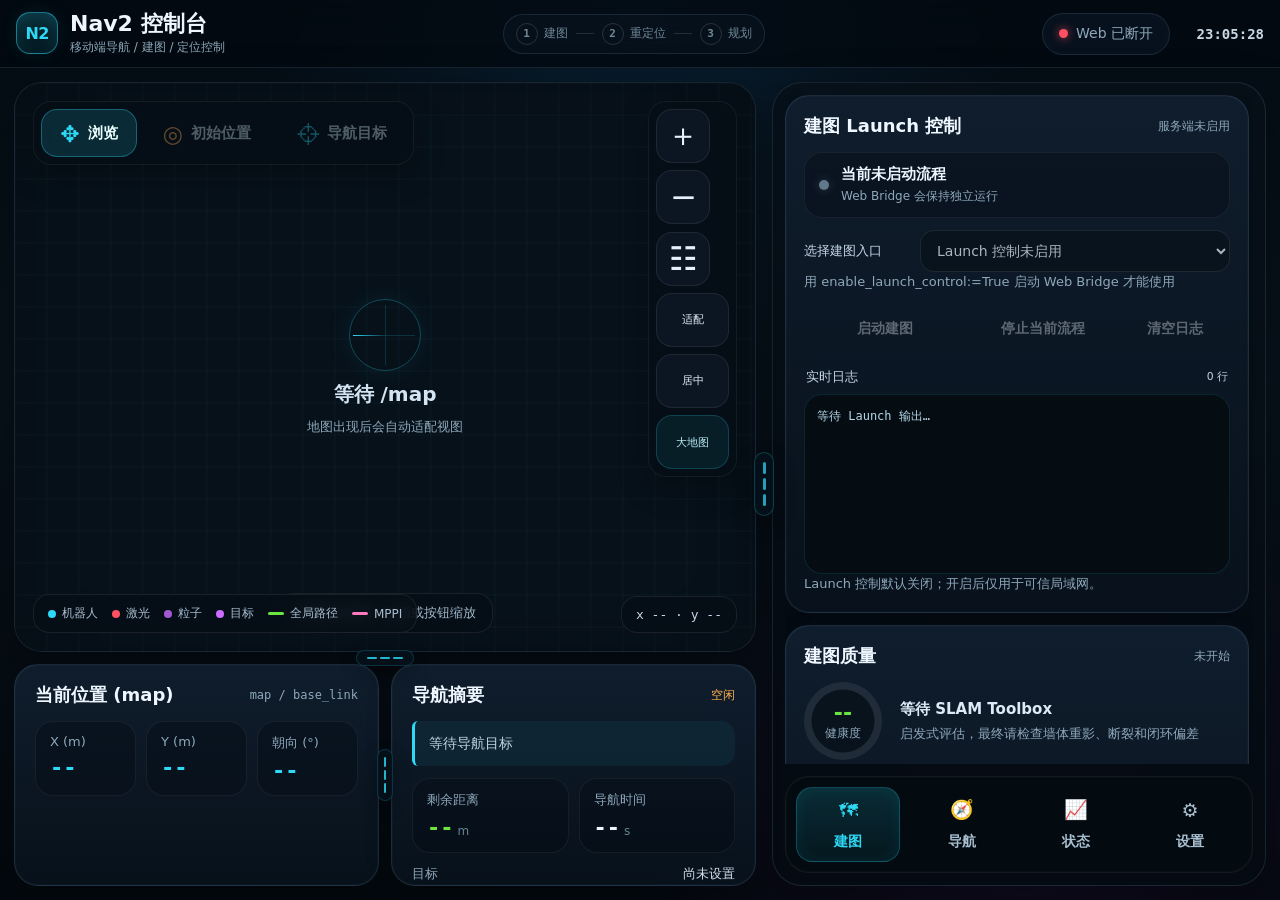
==== src/web/nav2_web/web/index.html @ 4529510d "Flatten embedded git repos into regular files - Remove nested .git from nav2_android and src/localiz" ====
<!doctype html>
<html lang="zh-CN">
<head>
  <meta charset="utf-8">
  <meta name="viewport" content="width=device-width,initial-scale=1,maximum-scale=1,user-scalable=no,viewport-fit=cover">
  <meta name="theme-color" content="#071019">
  <title>Nav2 控制台</title>
  <link rel="stylesheet" href="style.css?v=20260818-8">
</head>
<body>
  <div id="rotateOverlay" class="rotate-overlay" aria-hidden="true"></div>

  <div class="app-shell">
    <header class="topbar">
      <div class="brand">
        <div class="brand-mark">N2</div>
        <div class="brand-copy">
          <h1>Nav2 控制台</h1>
          <p>移动端导航 / 建图 / 定位控制</p>
        </div>
      </div>

      <div class="topbar-center">
        <div class="workflow-rail" aria-label="Nav2 工作流程">
          <div id="stageMapping" class="workflow-step"><b>1</b><span>建图</span></div>
          <i></i>
          <div id="stageLocalization" class="workflow-step"><b>2</b><span>重定位</span></div>
          <i></i>
          <div id="stagePlanning" class="workflow-step"><b>3</b><span>规划</span></div>
        </div>
      </div>

      <div class="topbar-status">
        <div id="wsHealth" class="health-pill pending"><i></i><span>连接中</span></div>
        <div id="clock" class="clock">--:--:--</div>
      </div>
    </header>

    <main class="workspace">
      <section class="map-column">
        <section class="map-panel">
          <canvas id="mapCanvas"></canvas>
          <div id="mapEmpty" class="map-empty">
            <div class="radar-ring"><i></i></div>
            <strong>等待 /map</strong>
            <span>地图出现后会自动适配视图</span>
          </div>

          <div class="map-tools primary-tools">
            <button class="tool-button active" data-mode="view" aria-label="浏览地图">
              <span>✥</span><b>浏览</b>
            </button>
            <button class="tool-button warning" data-mode="initial" aria-label="设置初始位置" disabled>
              <span>◎</span><b>初始位置</b>
            </button>
            <button class="tool-button" data-mode="goal" aria-label="设置导航目标" disabled>
              <span>⌖</span><b>导航目标</b>
            </button>
          </div>

          <div class="map-tools floating-actions vertical-tools">
            <button id="zoomIn" class="icon-button" aria-label="放大">＋</button>
            <button id="zoomOut" class="icon-button" aria-label="缩小">−</button>
            <button id="openLayersPanel" class="icon-button" aria-label="图层">☷</button>
            <button id="fitMap" class="icon-button small-text" aria-label="适配地图">适配</button>
            <button id="centerRobot" class="icon-button small-text" aria-label="居中机器人">居中</button>
            <button id="toggleMapSize" class="icon-button small-text map-size-button" aria-label="最大化地图" aria-pressed="false">大地图</button>
          </div>

          <div id="pointerReadout" class="pointer-readout">x -- · y --</div>
          <div id="interactionHint" class="interaction-hint">单指拖动地图，双指或按钮缩放</div>

          <div class="legend">
            <span><i class="robot-dot"></i>机器人</span>
            <span><i class="scan-dot"></i>激光</span>
            <span><i class="particle-dot"></i>粒子</span>
            <span><i class="goal-dot"></i>目标</span>
            <span><i class="path-line"></i>全局路径</span>
            <span><i class="mppi-optimal-line"></i>MPPI</span>
          </div>
        </section>

        <button id="summaryHeightHandle" class="summary-resize-handle summary-height-handle"
                aria-label="拖动调整底部摘要高度" title="拖动调整摘要高度">
          <i></i><i></i><i></i>
        </button>

        <section class="summary-strip">
          <section class="card pose-card compact-card">
            <div class="card-heading">
              <span>当前位置 (map)</span>
              <small id="frameMeta">map / base_link</small>
            </div>
            <div class="pose-grid">
              <div><label>X (m)</label><strong id="poseX">--</strong></div>
              <div><label>Y (m)</label><strong id="poseY">--</strong></div>
              <div><label>朝向 (°)</label><strong id="poseYaw">--</strong></div>
            </div>
          </section>

          <section class="card nav-card compact-card">
            <div class="card-heading">
              <span>导航摘要</span>
              <small id="navStateText">空闲</small>
            </div>
            <div id="navMessage" class="nav-message">等待地图目标</div>
            <div class="nav-stats compact-nav-stats">
              <div><label>剩余距离</label><strong id="distanceRemaining">--</strong><em>m</em></div>
              <div><label>导航时间</label><strong id="navigationTime">--</strong><em>s</em></div>
            </div>
            <div class="goal-line compact-goal">
              <span>目标</span>
              <strong id="goalPose">尚未设置</strong>
            </div>
            <button id="cancelNavigation" class="danger-button" disabled>
              <span>■</span> 取消当前导航
            </button>
          </section>

          <button id="summaryWidthHandle" class="summary-resize-handle summary-width-handle"
                  aria-label="拖动调整当前位置和导航摘要宽度" title="拖动调整摘要宽度">
            <i></i><i></i><i></i>
          </button>
        </section>
      </section>

      <aside class="side-panel">
        <div class="sheet-handle" aria-hidden="true"></div>

        <div class="panel-stack">
          <section class="tab-panel active" data-tab-panel="mapping">
            <div id="mappingLaunchSlot" class="launch-slot"></div>
            <section class="card workflow-card compact-workflow-card">
              <div class="card-heading">
                <span>当前流程</span>
                <small id="workflowStage">等待启动</small>
              </div>
              <div id="workflowTitle" class="workflow-title">等待 ROS 流程</div>
              <div id="workflowMessage" class="workflow-message">请先启动 SLAM 建图，或加载地图启动定位/Nav2</div>
              <div class="localization-selector" role="radiogroup" aria-label="导航定位方法">
                <button type="button" data-localizer="amcl" role="radio" aria-checked="false">
                  <strong>AMCL</strong>
                  <small>栅格粒子定位</small>
                  <em>当前运行</em>
                </button>
                <button type="button" data-localizer="cartographer" role="radio" aria-checked="false">
                  <strong>图 SLAM</strong>
                  <small>PBSTREAM 匹配</small>
                  <em>当前运行</em>
                </button>
              </div>
              <div id="localizationSelectorHint" class="localization-selector-hint">
                导航前选择定位方法；切换方法需要停止当前 launch
              </div>
              <div class="readiness-row">
                <span id="slamReady">● SLAM</span>
                <span id="scanReady">● 激光</span>
                <span id="amclReady">● 定位器</span>
                <span id="plannerReady">● 规划器</span>
              </div>
            </section>

            <section class="card match-card">
              <div class="card-heading">
                <span>定位状态</span>
                <small id="matchState">等待定位初始位置</small>
              </div>
              <canvas id="localScanCanvas" width="320" height="118"></canvas>
              <div class="match-stats">
                <div><label>局部激光点</label><strong id="scanPointCount">0</strong></div>
                <div><label>定位粒子</label><strong id="particleCount">0</strong></div>
                <div><label>粒子扩散</label><strong id="particleSpread">--</strong><em>m</em></div>
              </div>
              <div class="frame-tree">
                <div><span>全局地图</span><strong id="globalFrame">map</strong></div>
                <div><span>局部代价地图</span><strong id="localFrame">odom</strong></div>
                <div><span>机器人</span><strong id="baseFrame">base_link</strong></div>
                <div><span>雷达原始点</span><strong id="scanFrame">base_scan</strong></div>
                <div><span>定位参考</span><strong id="particleFrame">map</strong></div>
              </div>
              <div id="matchHint" class="match-hint">红色激光端点与黑色地图墙体越重合，重定位越准确</div>
              <div class="localization-actions">
                <button id="clearVisualization" class="clear-button">清除旧显示</button>
                <button id="resetLocalization" class="reset-button" disabled>重置定位</button>
              </div>
              <div id="resetHint" class="reset-hint">先清除显示判断是否为网页缓存；仍错位再重置定位</div>
            </section>

            <section class="card layers-card">
              <div class="card-heading">
                <span>图层控制</span>
                <small id="mapMeta">地图未加载</small>
              </div>
              <div class="layer-list">
                <button id="toggleScan" class="layer-toggle active" aria-pressed="true">
                  <span>激光匹配点</span><i></i>
                </button>
                <button id="toggleParticles" class="layer-toggle active" aria-pressed="true">
                  <span>定位粒子</span><i></i>
                </button>
                <button id="toggleGlobalCostmap" class="layer-toggle" aria-pressed="false">
                  <span>全局膨胀</span><i></i>
                </button>
                <button id="toggleLocalCostmap" class="layer-toggle active" aria-pressed="true">
                  <span>局部膨胀</span><i></i>
                </button>
                <button id="toggleGlobalPath" class="layer-toggle active" aria-pressed="true">
                  <span>全局路径</span><i></i>
                </button>
                <button id="toggleMppiTrajectories" class="layer-toggle active" aria-pressed="true">
                  <span>MPPI 轨迹</span><i></i>
                </button>
              </div>
            </section>
          </section>

          <section class="tab-panel" data-tab-panel="nav">
            <div id="navigationLaunchSlot" class="launch-slot"></div>
            <section class="card velocity-card">
              <div class="card-heading">
                <span>实时 /cmd_vel</span>
                <small id="cmdTopic">底层接收话题</small>
              </div>
              <div class="velocity-grid">
                <div class="velocity-item x-axis">
                  <label>前后</label><strong id="cmdVx">0.000</strong><em>m/s</em>
                  <div class="meter"><i id="meterVx"></i></div>
                </div>
                <div class="velocity-item y-axis">
                  <label>横向</label><strong id="cmdVy">0.000</strong><em>m/s</em>
                  <div class="meter"><i id="meterVy"></i></div>
                </div>
                <div class="velocity-item z-axis">
                  <label>旋转</label><strong id="cmdWz">0.000</strong><em>rad/s</em>
                  <div class="meter"><i id="meterWz"></i></div>
                </div>
              </div>
              <div id="cmdAge" class="freshness">尚未收到速度</div>
            </section>

            <section class="card mapping-card">
              <div class="card-heading">
                <span>建图质量</span>
                <small id="mappingState">未开始</small>
              </div>
              <div class="mapping-summary">
                <div id="mappingScore" class="quality-score"><strong>--</strong><span>健康度</span></div>
                <div>
                  <strong id="mappingAdvice">等待 SLAM Toolbox</strong>
                  <span>启发式评估，最终请检查墙体重影、断裂和闭环偏差</span>
                </div>
              </div>
              <div class="quality-grid">
                <div><label>已知面积</label><strong id="knownArea">--</strong><em>m²</em></div>
                <div><label>网格已知占比</label><strong id="knownRatio">--</strong><em>%</em></div>
                <div><label>地图稳定度</label><strong id="mapStability">--</strong><em>%</em></div>
                <div><label>激光有效点</label><strong id="scanValid">--</strong><em>%</em></div>
              </div>
              <div class="mapping-detail">
                <span id="mapFreshness">地图尚未更新</span>
                <span id="mapGrowth">增量 --</span>
                <span id="mapUpdates">更新 0 次</span>
              </div>
              <div class="mapping-checks">
                <span id="checkSlam">● SLAM</span>
                <span id="checkScan">● 激光</span>
                <span id="checkTf">● TF</span>
                <span id="checkMap">● 地图流</span>
              </div>
              <div class="save-map-row">
                <input id="mapName" maxlength="64" value="gazebo_map" aria-label="地图名称">
                <button id="saveMap" class="save-button" disabled>保存地图</button>
              </div>
              <div id="saveMapHint" class="save-map-hint">等待栅格地图和 Cartographer 保存服务</div>
            </section>
          </section>

          <section class="tab-panel" data-tab-panel="status">
            <section class="card inflation-card">
              <div class="card-heading">
                <span>膨胀层调参</span>
                <small id="inflationState">等待 Costmap 参数服务</small>
              </div>
              <div class="inflation-columns">
                <div class="inflation-scope" data-scope="global">
                  <div class="scope-title"><strong>全局</strong><span>map</span></div>
                  <label class="switch-line">
                    <span>启用膨胀层</span><input id="globalEnabled" type="checkbox">
                  </label>
                  <label>
                    <span>膨胀半径</span>
                    <div><input id="globalRadius" type="number" min="0" max="10" step="0.05"><em>m</em></div>
                  </label>
                  <label>
                    <span>代价衰减系数</span>
                    <div><input id="globalScaling" type="number" min="0.01" max="100" step="0.1"></div>
                  </label>
                  <label class="switch-line">
                    <span>膨胀未知区</span><input id="globalInflateUnknown" type="checkbox">
                  </label>
                  <label class="switch-line">
                    <span>未知区周边膨胀</span><input id="globalInflateAroundUnknown" type="checkbox">
                  </label>
                  <button id="applyGlobalInflation" class="apply-button" disabled>应用全局参数</button>
                </div>
                <div class="inflation-scope" data-scope="local">
                  <div class="scope-title"><strong>局部</strong><span>odom</span></div>
                  <label class="switch-line">
                    <span>启用膨胀层</span><input id="localEnabled" type="checkbox">
                  </label>
                  <label>
                    <span>膨胀半径</span>
                    <div><input id="localRadius" type="number" min="0" max="10" step="0.05"><em>m</em></div>
                  </label>
                  <label>
                    <span>代价衰减系数</span>
                    <div><input id="localScaling" type="number" min="0.01" max="100" step="0.1"></div>
                  </label>
                  <label class="switch-line">
                    <span>膨胀未知区</span><input id="localInflateUnknown" type="checkbox">
                  </label>
                  <label class="switch-line">
                    <span>未知区周边膨胀</span><input id="localInflateAroundUnknown" type="checkbox">
                  </label>
                  <button id="applyLocalInflation" class="apply-button" disabled>应用局部参数</button>
                </div>
              </div>
              <div id="inflationHint" class="inflation-hint">半径越大离障碍越远；衰减系数越大，代价下降越快</div>
            </section>
          </section>

          <section class="tab-panel" data-tab-panel="settings">
            <section class="card layout-card">
              <div class="card-heading">
                <span>布局与窗口大小</span>
                <small id="layoutOrientation">当前：竖屏</small>
              </div>
              <label class="layout-slider-line">
                <span id="layoutSplitLabel">地图窗口高度</span>
                <div>
                  <input id="layoutSplit" type="range" min="30" max="72" step="1" value="45">
                  <output id="layoutSplitValue" for="layoutSplit">45%</output>
                </div>
              </label>
              <label class="layout-slider-line">
                <span>地图按钮大小</span>
                <div>
                  <input id="layoutControlScale" type="range" min="80" max="130" step="5" value="100">
                  <output id="layoutControlScaleValue" for="layoutControlScale">100%</output>
                </div>
              </label>
              <div id="layoutSummaryControls" class="layout-summary-controls">
                <label class="layout-check-line">
                  <span>横屏显示当前位置和导航摘要</span>
                  <input id="layoutShowSummary" type="checkbox" checked>
                </label>
                <label class="layout-slider-line">
                  <span>底部摘要高度</span>
                  <div>
                    <input id="layoutSummaryHeight" type="range" min="18" max="48" step="1" value="28">
                    <output id="layoutSummaryHeightValue" for="layoutSummaryHeight">28%</output>
                  </div>
                </label>
                <label class="layout-slider-line">
                  <span>当前位置窗口宽度</span>
                  <div>
                    <input id="layoutPoseWidth" type="range" min="30" max="70" step="1" value="50">
                    <output id="layoutPoseWidthValue" for="layoutPoseWidth">50%</output>
                  </div>
                </label>
              </div>
              <div class="layout-actions">
                <button id="layoutSave" class="apply-button">保存布局</button>
                <button id="layoutReset" class="clear-button">恢复默认</button>
              </div>
              <div id="layoutSaveHint" class="layout-save-hint">
                也可以直接拖动地图与控制面板之间的分隔条
              </div>
            </section>

            <section id="launchCard" class="card launch-card">
              <div class="card-heading">
                <span id="launchCardTitle">建图 Launch 控制</span>
                <small id="launchState">正在读取状态</small>
              </div>
              <div class="launch-active-line">
                <i id="launchStateDot"></i>
                <div>
                  <strong id="launchActiveName">当前未启动流程</strong>
                  <small id="launchActiveDetail">Web Bridge 会保持独立运行</small>
                </div>
              </div>
              <label class="launch-field">
                <span id="launchProfileLabelText">选择建图入口</span>
                <select id="launchProfile" aria-label="选择 ROS Launch">
                  <option value="">等待启动器目录</option>
                </select>
              </label>
              <div id="launchProfileDescription" class="launch-profile-description">
                只能启动服务端白名单中的 launch，不接受任意命令。
              </div>
              <label id="launchMapRow" class="launch-field hidden">
                <span>导航地图</span>
                <select id="launchMap" aria-label="选择导航地图">
                  <option value="">maps 目录中没有 YAML 地图</option>
                </select>
              </label>
              <div class="launch-actions">
                <button id="launchStart" class="launch-start-button" disabled>启动建图</button>
                <button id="launchStop" class="launch-stop-button" disabled>停止当前流程</button>
                <button id="launchClearLogs" class="launch-clear-button">清空日志</button>
              </div>
              <div class="launch-log-heading">
                <span>实时日志</span>
                <small id="launchLogCount">0 行</small>
              </div>
              <pre id="launchLog" class="launch-log" tabindex="0">等待 Launch 输出…</pre>
              <div id="launchSecurityHint" class="launch-security-hint">
                仅限可信局域网；停止操作会向整个受管 ROS 进程组发送信号。
              </div>
            </section>
          </section>
        </div>

        <nav class="bottom-nav" aria-label="主导航">
          <button class="bottom-nav-item active" data-app-tab="mapping">
            <span>🗺</span>
            <b>建图</b>
          </button>
          <button class="bottom-nav-item" data-app-tab="nav">
            <span>🧭</span>
            <b>导航</b>
          </button>
          <button class="bottom-nav-item" data-app-tab="status">
            <span>📈</span>
            <b>状态</b>
          </button>
          <button class="bottom-nav-item" data-app-tab="settings">
            <span>⚙</span>
            <b>设置</b>
          </button>
        </nav>
      </aside>

      <button id="layoutResizeHandle" class="layout-resize-handle"
              aria-label="拖动调整地图和控制面板大小" title="拖动调整窗口大小">
        <i></i><i></i><i></i>
      </button>
    </main>
  </div>

  <div id="toast" class="toast"></div>
  <script src="app.js?v=20260818-8"></script>
</body>
</html>
---- src/web/nav2_web/web/style.css ----
:root {
  color-scheme: dark;
  --bg: #06111a;
  --bg-soft: #0b1722;
  --panel: rgba(10, 22, 34, 0.92);
  --panel-strong: rgba(8, 18, 28, 0.96);
  --panel-card: linear-gradient(180deg, rgba(16, 30, 46, 0.96), rgba(8, 18, 28, 0.94));
  --line: rgba(111, 152, 190, 0.18);
  --line-strong: rgba(68, 198, 244, 0.22);
  --text: #eef6ff;
  --muted: #8ea8ba;
  --muted-soft: #6f8797;
  --cyan: #2ed9f5;
  --cyan-soft: rgba(46, 217, 245, 0.14);
  --green: #6be641;
  --green-soft: rgba(107, 230, 65, 0.12);
  --orange: #ffb24f;
  --orange-soft: rgba(255, 178, 79, 0.14);
  --red: #ff4f63;
  --red-soft: rgba(255, 79, 99, 0.16);
  --violet: #c96cff;
  --violet-soft: rgba(201, 108, 255, 0.14);
  font-family: Inter, "PingFang SC", "Microsoft YaHei", system-ui, sans-serif;
}

* {
  box-sizing: border-box;
  -webkit-tap-highlight-color: transparent;
}

html,
body {
  width: 100%;
  height: 100%;
  margin: 0;
  overflow: hidden;
  background:
    radial-gradient(circle at top, rgba(20, 78, 122, 0.25), transparent 35%),
    radial-gradient(circle at 80% 90%, rgba(80, 27, 125, 0.18), transparent 30%),
    linear-gradient(180deg, #040c14 0%, #07111a 42%, #03080d 100%);
  color: var(--text);
  touch-action: manipulation;
}

button,
input,
select {
  color: inherit;
  font: inherit;
}

body::before {
  content: "";
  position: fixed;
  inset: 0;
  pointer-events: none;
  background-image:
    linear-gradient(rgba(255,255,255,0.02) 1px, transparent 1px),
    linear-gradient(90deg, rgba(255,255,255,0.02) 1px, transparent 1px);
  background-size: 28px 28px;
  opacity: 0.18;
}

.app-shell {
  position: relative;
  z-index: 1;
  display: grid;
  grid-template-rows: 68px minmax(0, 1fr);
  width: 100vw;
  height: 100vh;
  padding: env(safe-area-inset-top) env(safe-area-inset-right) env(safe-area-inset-bottom) env(safe-area-inset-left);
}

.topbar {
  display: grid;
  grid-template-columns: auto minmax(0, 1fr) auto;
  align-items: center;
  gap: 16px;
  padding: 10px 16px;
  border-bottom: 1px solid var(--line);
  background: rgba(3, 10, 16, 0.78);
  backdrop-filter: blur(18px);
}

.brand {
  display: flex;
  align-items: center;
  gap: 12px;
  min-width: 0;
}

.brand-mark {
  display: grid;
  place-items: center;
  width: 42px;
  height: 42px;
  border-radius: 14px;
  border: 1px solid rgba(46, 217, 245, 0.5);
  color: var(--cyan);
  background: linear-gradient(180deg, rgba(46, 217, 245, 0.18), rgba(46, 217, 245, 0.04));
  box-shadow: inset 0 0 20px rgba(46, 217, 245, 0.12), 0 0 18px rgba(46, 217, 245, 0.08);
  font-weight: 900;
  letter-spacing: -0.04em;
}

.brand-copy h1,
.brand-copy p {
  margin: 0;
}

.brand-copy h1 {
  font-size: 22px;
  line-height: 1.15;
  font-weight: 800;
}

.brand-copy p {
  margin-top: 3px;
  color: var(--muted);
  font-size: 12px;
}

.topbar-center {
  min-width: 0;
  display: flex;
  justify-content: center;
}

.workflow-rail {
  display: inline-flex;
  align-items: center;
  gap: 8px;
  padding: 8px 12px;
  border: 1px solid var(--line);
  border-radius: 999px;
  background: rgba(10, 20, 31, 0.68);
}

.workflow-rail > i {
  width: 18px;
  height: 1px;
  background: rgba(255,255,255,0.12);
}

.workflow-step {
  display: inline-flex;
  align-items: center;
  gap: 6px;
  color: var(--muted-soft);
  font-size: 12px;
  white-space: nowrap;
}

.workflow-step b {
  display: grid;
  place-items: center;
  width: 22px;
  height: 22px;
  border-radius: 50%;
  border: 1px solid rgba(255,255,255,0.14);
  font: 700 11px ui-monospace, SFMono-Regular, Menlo, monospace;
}

.workflow-step.active {
  color: #dcf9ff;
}

.workflow-step.active b {
  color: #051018;
  border-color: rgba(46, 217, 245, 0.52);
  background: var(--cyan);
  box-shadow: 0 0 14px rgba(46, 217, 245, 0.3);
}

.workflow-step.complete {
  color: #b9efce;
}

.workflow-step.complete b {
  border-color: rgba(107, 230, 65, 0.4);
  color: var(--green);
}

.topbar-status {
  display: flex;
  align-items: center;
  gap: 10px;
}

.health-pill {
  display: inline-flex;
  align-items: center;
  gap: 8px;
  min-height: 42px;
  padding: 0 16px;
  border: 1px solid var(--line);
  border-radius: 999px;
  color: var(--muted);
  background: rgba(11, 23, 35, 0.72);
  white-space: nowrap;
  font-size: 14px;
  box-shadow: inset 0 0 16px rgba(255,255,255,0.02);
}

.health-pill i {
  width: 9px;
  height: 9px;
  flex: 0 0 auto;
  border-radius: 50%;
  background: var(--orange);
  box-shadow: 0 0 10px rgba(255, 178, 79, 0.75);
}

.health-pill.ok {
  color: #baf6b0;
  border-color: rgba(107, 230, 65, 0.2);
  background: rgba(36, 72, 23, 0.42);
}

.health-pill.ok i {
  background: var(--green);
  box-shadow: 0 0 10px rgba(107, 230, 65, 0.8);
}

.health-pill.error i {
  background: var(--red);
  box-shadow: 0 0 10px rgba(255, 79, 99, 0.75);
}

.clock {
  min-width: 84px;
  color: #c8d7e5;
  font: 700 14px ui-monospace, SFMono-Regular, Menlo, monospace;
  text-align: right;
}

.workspace {
  display: grid;
  grid-template-columns: minmax(0, 1fr) 400px;
  gap: 16px;
  min-height: 0;
  padding: 14px;
}

.map-column {
  display: grid;
  grid-template-rows: minmax(0, 1fr) auto;
  gap: 12px;
  min-height: 0;
}

.map-panel {
  position: relative;
  min-width: 0;
  min-height: 0;
  overflow: hidden;
  border: 1px solid var(--line);
  border-radius: 28px;
  background: linear-gradient(180deg, rgba(7, 16, 24, 0.94), rgba(5, 12, 18, 0.98));
  box-shadow:
    inset 0 0 0 1px rgba(255,255,255,0.02),
    0 18px 50px rgba(0, 0, 0, 0.34);
}

.map-panel::after {
  content: "";
  position: absolute;
  inset: 0;
  pointer-events: none;
  box-shadow: inset 0 0 60px rgba(0, 0, 0, 0.24);
}

#mapCanvas {
  display: block;
  width: 100%;
  height: 100%;
  cursor: grab;
  touch-action: none;
}

#mapCanvas.action-mode {
  cursor: crosshair;
}

.map-empty {
  position: absolute;
  inset: 0;
  z-index: 2;
  display: flex;
  flex-direction: column;
  align-items: center;
  justify-content: center;
  gap: 10px;
  color: var(--muted);
  pointer-events: none;
  transition: opacity 180ms ease;
}

.map-empty.hidden {
  opacity: 0;
  visibility: hidden;
}

.map-empty strong {
  color: #d3e4f2;
  font-size: 20px;
}

.map-empty span {
  font-size: 13px;
}

.radar-ring {
  position: relative;
  width: 72px;
  height: 72px;
  border-radius: 50%;
  border: 1px solid rgba(46, 217, 245, 0.28);
  box-shadow: 0 0 28px rgba(46, 217, 245, 0.08);
}

.radar-ring::before,
.radar-ring::after {
  content: "";
  position: absolute;
  background: rgba(46, 217, 245, 0.16);
}

.radar-ring::before {
  top: 50%;
  left: 5px;
  right: 5px;
  height: 1px;
}

.radar-ring::after {
  left: 50%;
  top: 5px;
  bottom: 5px;
  width: 1px;
}

.radar-ring i {
  position: absolute;
  inset: 50% 50% auto auto;
  width: 32px;
  height: 1px;
  background: linear-gradient(90deg, var(--cyan), transparent);
  transform-origin: left center;
  animation: radar 1.8s linear infinite;
}

@keyframes radar { to { transform: rotate(360deg); } }

.map-tools {
  position: absolute;
  z-index: 4;
  display: flex;
  gap: 8px;
  padding: 8px;
  border: 1px solid rgba(255,255,255,0.06);
  border-radius: 18px;
  background: rgba(5, 14, 22, 0.8);
  box-shadow: 0 12px 30px rgba(0, 0, 0, 0.25);
  backdrop-filter: blur(14px);
}

.primary-tools {
  top: 18px;
  left: 18px;
}

.vertical-tools {
  top: 18px;
  right: 18px;
  flex-direction: column;
}

.tool-button,
.icon-button,
.bottom-nav-item,
.layer-toggle,
.clear-button,
.reset-button,
.apply-button,
.launch-actions button,
.save-button,
.danger-button {
  border: 1px solid transparent;
  border-radius: 16px;
  background: transparent;
  color: inherit;
  cursor: pointer;
  transition: transform 120ms ease, border-color 120ms ease, background 120ms ease, color 120ms ease;
}

.tool-button,
.bottom-nav-item {
  display: inline-flex;
  align-items: center;
  justify-content: center;
  gap: 8px;
  min-height: 48px;
  padding: 0 18px;
}

.tool-button span {
  color: var(--cyan);
  font-size: 20px;
}

.tool-button b,
.bottom-nav-item b {
  font-size: 15px;
  font-weight: 700;
}

.tool-button {
  color: #d0e5f1;
}

.tool-button.active {
  border-color: rgba(46, 217, 245, 0.34);
  color: #eaffff;
  background: var(--cyan-soft);
}

.tool-button.warning span {
  color: var(--orange);
}

.tool-button.warning.active {
  border-color: rgba(255, 178, 79, 0.34);
  background: var(--orange-soft);
}

.tool-button:disabled,
.icon-button:disabled,
.bottom-nav-item:disabled,
.layer-toggle:disabled,
.clear-button:disabled,
.reset-button:disabled,
.apply-button:disabled,
.launch-actions button:disabled,
.save-button:disabled,
.danger-button:disabled {
  opacity: 0.36;
  cursor: not-allowed;
}

.tool-button:not(:disabled):active,
.icon-button:not(:disabled):active,
.bottom-nav-item:not(:disabled):active,
.layer-toggle:not(:disabled):active,
.clear-button:not(:disabled):active,
.reset-button:not(:disabled):active,
.apply-button:not(:disabled):active,
.launch-actions button:not(:disabled):active,
.save-button:not(:disabled):active,
.danger-button:not(:disabled):active {
  transform: scale(0.98);
}

.icon-button {
  width: 54px;
  min-height: 54px;
  padding: 0;
  font-size: 30px;
  color: #e6f1fb;
  border-color: rgba(255,255,255,0.08);
  background: rgba(15, 25, 38, 0.82);
}

.icon-button.small-text {
  width: 72px;
  font-size: 13px;
}

.icon-button.map-size-button {
  color: #bdeef7;
  border-color: rgba(46, 217, 245, 0.2);
  background: rgba(46, 217, 245, 0.08);
}

.pointer-readout,
.interaction-hint,
.legend {
  position: absolute;
  z-index: 3;
  border: 1px solid rgba(255,255,255,0.08);
  border-radius: 16px;
  background: rgba(6, 14, 22, 0.76);
  backdrop-filter: blur(10px);
}

.pointer-readout {
  right: 18px;
  bottom: 18px;
  padding: 10px 14px;
  color: #c4d6e6;
  font: 13px ui-monospace, SFMono-Regular, Menlo, monospace;
}

.interaction-hint {
  left: 50%;
  bottom: 18px;
  max-width: min(460px, 56%);
  padding: 10px 16px;
  color: #a2b9c9;
  font-size: 13px;
  transform: translateX(-50%);
  text-align: center;
}

.legend {
  left: 18px;
  bottom: 18px;
  display: flex;
  flex-wrap: wrap;
  gap: 8px 14px;
  padding: 10px 14px;
  color: #a9bed0;
  font-size: 12px;
}

.legend span {
  display: inline-flex;
  align-items: center;
  gap: 6px;
}

.robot-dot,
.goal-dot,
.scan-dot,
.particle-dot,
.inflation-box,
.path-line,
.mppi-optimal-line {
  display: inline-block;
}

.robot-dot,
.goal-dot,
.scan-dot,
.particle-dot {
  width: 8px;
  height: 8px;
  border-radius: 50%;
}

.robot-dot { background: var(--cyan); }
.goal-dot { background: var(--violet); }
.scan-dot { background: var(--red); }
.particle-dot { background: var(--violet); opacity: 0.8; }
.path-line { width: 16px; height: 3px; border-radius: 3px; background: var(--green); }
.mppi-optimal-line { width: 16px; height: 3px; border-radius: 3px; background: #ff79bd; }

.summary-strip {
  display: grid;
  grid-template-columns: 1fr 1fr;
  gap: 12px;
}

.side-panel {
  display: grid;
  grid-template-rows: auto minmax(0, 1fr) auto;
  gap: 12px;
  min-height: 0;
  padding: 12px;
  border: 1px solid var(--line);
  border-radius: 30px;
  background: linear-gradient(180deg, rgba(7, 16, 24, 0.82), rgba(5, 11, 18, 0.95));
  box-shadow: 0 18px 50px rgba(0, 0, 0, 0.3);
}

.sheet-handle {
  width: 70px;
  height: 6px;
  margin: 0 auto;
  border-radius: 999px;
  background: rgba(210, 225, 237, 0.35);
}

.panel-stack {
  position: relative;
  min-height: 0;
}

.tab-panel {
  display: none;
  height: 100%;
  min-height: 0;
  overflow: auto;
  padding-right: 4px;
  scrollbar-width: none;
}

.tab-panel::-webkit-scrollbar { display: none; }

.tab-panel.active {
  display: grid;
  align-content: start;
  gap: 12px;
}

.launch-slot {
  display: grid;
  gap: 12px;
}

.card {
  padding: 18px;
  border: 1px solid var(--line);
  border-radius: 24px;
  background: var(--panel-card);
  box-shadow:
    inset 0 0 0 1px rgba(255,255,255,0.02),
    0 10px 26px rgba(0, 0, 0, 0.18);
}

.compact-card {
  padding: 18px 20px;
}

.card-heading {
  display: flex;
  align-items: center;
  justify-content: space-between;
  gap: 12px;
  margin-bottom: 14px;
}

.card-heading span {
  color: #eef7ff;
  font-size: 18px;
  font-weight: 800;
}

.card-heading small {
  max-width: 50%;
  overflow: hidden;
  color: var(--muted);
  font: 12px ui-monospace, SFMono-Regular, Menlo, monospace;
  text-overflow: ellipsis;
  white-space: nowrap;
}

.pose-grid,
.nav-stats,
.velocity-grid,
.quality-grid,
.match-stats {
  display: grid;
  gap: 10px;
}

.pose-grid {
  grid-template-columns: repeat(3, minmax(0, 1fr));
}

.nav-stats {
  grid-template-columns: repeat(2, minmax(0, 1fr));
}

.match-stats {
  grid-template-columns: repeat(3, minmax(0, 1fr));
  margin-top: 10px;
}

.velocity-grid,
.quality-grid {
  grid-template-columns: repeat(3, minmax(0, 1fr));
}

.quality-grid {
  grid-template-columns: repeat(4, minmax(0, 1fr));
}

.pose-grid > div,
.nav-stats > div,
.velocity-item,
.match-stats > div,
.quality-grid > div {
  min-width: 0;
  padding: 12px 14px;
  border: 1px solid rgba(255,255,255,0.06);
  border-radius: 18px;
  background: rgba(3, 11, 18, 0.35);
}

.pose-grid label,
.nav-stats label,
.velocity-item label,
.match-stats label,
.quality-grid label {
  display: block;
  margin-bottom: 6px;
  color: var(--muted);
  font-size: 13px;
}

.pose-grid strong,
.nav-stats strong,
.velocity-item strong,
.match-stats strong,
.quality-grid strong {
  color: #ebf8ff;
  font: 800 22px ui-monospace, SFMono-Regular, Menlo, monospace;
}

.pose-grid strong,
#poseX,
#poseY,
#poseYaw,
#cmdVx,
#cmdVy,
#cmdWz {
  color: var(--cyan);
}

#distanceRemaining,
#particleCount,
#scanPointCount,
#mappingScore strong {
  color: var(--green);
}

#navStateText,
#mappingState[data-state="warning"],
#mappingState[data-state="changing"] {
  color: var(--orange);
}

.pose-grid em,
.nav-stats em,
.velocity-item em,
.match-stats em,
.quality-grid em {
  margin-left: 4px;
  color: #698394;
  font-size: 12px;
  font-style: normal;
}

.nav-message {
  margin-bottom: 12px;
  padding: 12px 14px;
  border-left: 3px solid var(--cyan);
  border-radius: 6px 14px 14px 6px;
  color: #bfd3e2;
  background: rgba(46, 217, 245, 0.06);
  font-size: 14px;
  line-height: 1.5;
}

.goal-line {
  display: flex;
  align-items: center;
  justify-content: space-between;
  gap: 10px;
  margin: 12px 0 16px;
  color: var(--muted);
  font-size: 13px;
}

.goal-line strong {
  overflow: hidden;
  color: #d1ddec;
  font: 13px ui-monospace, SFMono-Regular, Menlo, monospace;
  text-overflow: ellipsis;
  white-space: nowrap;
}

.danger-button {
  width: 100%;
  min-height: 48px;
  border-color: rgba(255, 79, 99, 0.35);
  color: #ffd6dc;
  background: linear-gradient(180deg, rgba(255, 79, 99, 0.22), rgba(190, 28, 45, 0.28));
  font-size: 15px;
  font-weight: 800;
}

.workflow-title {
  color: #f0f8ff;
  font-size: 18px;
  font-weight: 800;
}

.workflow-message,
.match-hint,
.reset-hint,
.inflation-hint,
.launch-profile-description,
.launch-security-hint,
.mapping-summary > div:last-child span,
.save-map-hint,
.freshness,
.localization-selector-hint {
  color: var(--muted);
  font-size: 13px;
  line-height: 1.55;
}

.localization-selector {
  display: grid;
  grid-template-columns: repeat(2, minmax(0, 1fr));
  gap: 10px;
  margin-top: 14px;
}

.localization-selector button {
  position: relative;
  display: grid;
  min-width: 0;
  min-height: 66px;
  align-content: center;
  gap: 3px;
  padding: 10px 12px;
  text-align: left;
  border: 1px solid rgba(255,255,255,0.08);
  border-radius: 18px;
  color: #93aabb;
  background: rgba(3, 11, 18, 0.32);
}

.localization-selector button strong {
  color: #e8f5ff;
  font-size: 15px;
}

.localization-selector button small {
  color: #7f96a6;
  font-size: 12px;
}

.localization-selector button em {
  display: none;
  position: absolute;
  top: 10px;
  right: 12px;
  color: var(--green);
  font-size: 11px;
  font-style: normal;
}

.localization-selector button.selected {
  border-color: rgba(46, 217, 245, 0.34);
  background: rgba(46, 217, 245, 0.08);
}

.localization-selector button.selected strong {
  color: #f0fdff;
}

.localization-selector button.running em {
  display: block;
}

.localization-selector button.mismatch {
  border-color: rgba(255, 178, 79, 0.34);
  background: rgba(255, 178, 79, 0.08);
}

.localization-selector-hint.warning {
  color: #f7cb95;
}

.readiness-row,
.mapping-checks,
.mapping-detail {
  display: flex;
  flex-wrap: wrap;
  gap: 10px 14px;
  margin-top: 12px;
  color: var(--muted-soft);
  font-size: 13px;
}

.readiness-row span.ready,
.mapping-checks span.ready {
  color: #bbf2c2;
}

#localScanCanvas {
  display: block;
  width: 100%;
  height: 140px;
  border: 1px solid rgba(255,255,255,0.06);
  border-radius: 18px;
  background: #061018;
}

.frame-tree {
  display: grid;
  grid-template-columns: repeat(2, minmax(0, 1fr));
  gap: 8px;
  margin-top: 12px;
}

.frame-tree > div {
  display: flex;
  align-items: center;
  justify-content: space-between;
  gap: 8px;
  min-width: 0;
  padding: 10px 12px;
  border-left: 3px solid rgba(46, 217, 245, 0.28);
  border-radius: 6px 14px 14px 6px;
  background: rgba(46, 217, 245, 0.04);
}

.frame-tree span,
.frame-tree strong {
  overflow: hidden;
  text-overflow: ellipsis;
  white-space: nowrap;
}

.frame-tree span {
  color: var(--muted);
  font-size: 12px;
}

.frame-tree strong {
  color: #cce7f4;
  font: 12px ui-monospace, SFMono-Regular, Menlo, monospace;
}

.localization-actions {
  display: grid;
  grid-template-columns: repeat(2, minmax(0, 1fr));
  gap: 10px;
  margin-top: 14px;
}

.clear-button,
.reset-button,
.apply-button,
.launch-actions button,
.save-button {
  min-height: 46px;
  font-size: 14px;
  font-weight: 700;
}

.clear-button {
  border-color: rgba(255,255,255,0.12);
  color: #d3e5f2;
  background: rgba(255,255,255,0.04);
}

.reset-button,
.apply-button {
  border-color: rgba(255, 178, 79, 0.28);
  color: #ffe2b5;
  background: rgba(255, 178, 79, 0.1);
}

.layer-list {
  display: grid;
  gap: 10px;
}

.layer-toggle {
  display: flex;
  align-items: center;
  justify-content: space-between;
  gap: 10px;
  min-height: 54px;
  padding: 0 16px;
  border-color: rgba(255,255,255,0.08);
  background: rgba(3, 11, 18, 0.3);
  color: #dce9f3;
  font-size: 15px;
  font-weight: 700;
}

.layer-toggle span {
  min-width: 0;
}

.layer-toggle i {
  position: relative;
  width: 42px;
  height: 24px;
  flex: 0 0 auto;
  border-radius: 999px;
  background: rgba(255,255,255,0.18);
}

.layer-toggle i::after {
  content: "";
  position: absolute;
  top: 3px;
  left: 3px;
  width: 18px;
  height: 18px;
  border-radius: 50%;
  background: #fff;
  transition: transform 150ms ease;
}

.layer-toggle.active i {
  background: rgba(46, 217, 245, 0.82);
}

#toggleParticles.active i { background: rgba(201, 108, 255, 0.86); }
#toggleGlobalPath.active i { background: rgba(107, 230, 65, 0.86); }
#toggleMppiTrajectories.active i { background: rgba(255, 121, 189, 0.9); }
#toggleGlobalCostmap.active i,
#toggleLocalCostmap.active i { background: rgba(255, 178, 79, 0.88); }

.layer-toggle.active i::after {
  transform: translateX(18px);
}

.inflation-columns {
  display: grid;
  grid-template-columns: repeat(2, minmax(0, 1fr));
  gap: 12px;
}

.inflation-scope {
  padding: 14px;
  border: 1px solid rgba(255,255,255,0.06);
  border-radius: 18px;
  background: rgba(3, 11, 18, 0.35);
}

.scope-title {
  display: flex;
  align-items: center;
  justify-content: space-between;
  margin-bottom: 12px;
}

.scope-title strong {
  color: #edf6ff;
  font-size: 16px;
}

.scope-title span {
  color: var(--orange);
  font: 12px ui-monospace, SFMono-Regular, Menlo, monospace;
}

.inflation-scope > label {
  display: flex;
  align-items: center;
  justify-content: space-between;
  gap: 8px;
  min-height: 38px;
  color: #c4d5e3;
  font-size: 13px;
}

.inflation-scope > label > div {
  display: flex;
  align-items: center;
  gap: 6px;
}

.inflation-scope input[type="number"],
.launch-field select,
.save-map-row input {
  min-width: 0;
  height: 42px;
  border: 1px solid rgba(255,255,255,0.12);
  border-radius: 14px;
  outline: none;
  padding: 0 12px;
  color: #edf7ff;
  background: rgba(6, 16, 24, 0.9);
  font-size: 14px;
}

.inflation-scope input[type="checkbox"] {
  width: 20px;
  height: 20px;
  margin: 0;
  accent-color: var(--orange);
}

.inflation-scope em {
  color: var(--muted);
  font-size: 12px;
  font-style: normal;
}

.mapping-summary {
  display: grid;
  grid-template-columns: 82px minmax(0, 1fr);
  align-items: center;
  gap: 14px;
  margin-bottom: 14px;
}

.quality-score {
  --score: 0;
  display: flex;
  width: 78px;
  height: 78px;
  flex-direction: column;
  align-items: center;
  justify-content: center;
  border-radius: 50%;
  background:
    radial-gradient(circle at center, rgba(8, 18, 28, 0.96) 56%, transparent 58%),
    conic-gradient(var(--cyan) calc(var(--score) * 1%), rgba(255,255,255,0.08) 0);
}

.quality-score strong {
  font-size: 22px;
  font-weight: 800;
}

.quality-score span {
  color: var(--muted);
  font-size: 12px;
}

.mapping-summary > div:last-child strong,
.mapping-summary > div:last-child span {
  display: block;
}

.mapping-summary > div:last-child strong {
  margin-bottom: 4px;
  color: #dbeaf6;
  font-size: 15px;
  line-height: 1.4;
}

#mappingState[data-state="stable"] { color: var(--green); }
#mappingState[data-state="blocked"],
#mappingState[data-state="stale"] { color: var(--red); }

.meter {
  position: relative;
  height: 5px;
  margin-top: 10px;
  overflow: hidden;
  border-radius: 999px;
  background: rgba(255,255,255,0.08);
}

.meter::after {
  content: "";
  position: absolute;
  top: 0;
  bottom: 0;
  left: 50%;
  width: 1px;
  background: rgba(255,255,255,0.24);
}

.meter i {
  position: absolute;
  top: 0;
  bottom: 0;
  left: 50%;
  width: 0;
  border-radius: 999px;
  background: var(--cyan);
  transition: width 100ms linear, transform 100ms linear;
}

.save-map-row {
  display: grid;
  grid-template-columns: minmax(0, 1fr) 120px;
  gap: 10px;
  margin-top: 14px;
}

.save-button {
  border-color: rgba(107, 230, 65, 0.28);
  color: #d6f8d1;
  background: rgba(107, 230, 65, 0.1);
}

.launch-active-line {
  display: flex;
  align-items: center;
  gap: 12px;
  margin-bottom: 12px;
  padding: 12px 14px;
  border: 1px solid rgba(255,255,255,0.06);
  border-radius: 18px;
  background: rgba(3, 11, 18, 0.35);
}

.launch-active-line > i {
  width: 10px;
  height: 10px;
  flex: 0 0 auto;
  border-radius: 50%;
  background: #607889;
  box-shadow: 0 0 10px rgba(96, 120, 137, 0.4);
}

.launch-card[data-state="running"] .launch-active-line > i {
  background: var(--green);
  box-shadow: 0 0 10px rgba(107, 230, 65, 0.7);
}

.launch-card[data-state="starting"] .launch-active-line > i,
.launch-card[data-state="stopping"] .launch-active-line > i {
  background: var(--orange);
  box-shadow: 0 0 10px rgba(255, 178, 79, 0.7);
}

.launch-card[data-state="error"] .launch-active-line > i,
.launch-card[data-state="exited"] .launch-active-line > i {
  background: var(--red);
  box-shadow: 0 0 10px rgba(255, 79, 99, 0.7);
}

.launch-active-line strong,
.launch-active-line small {
  display: block;
  overflow: hidden;
  text-overflow: ellipsis;
  white-space: nowrap;
}

.launch-active-line strong {
  color: #eaf5ff;
  font-size: 15px;
}

.launch-active-line small {
  margin-top: 4px;
  color: var(--muted);
  font-size: 12px;
}

.launch-field {
  display: grid;
  grid-template-columns: 104px minmax(0, 1fr);
  align-items: center;
  gap: 12px;
  margin-top: 12px;
  color: #c4d5e3;
  font-size: 13px;
}

.launch-field.hidden { display: none; }

.launch-actions {
  display: grid;
  grid-template-columns: minmax(0, 1.2fr) minmax(0, 1fr) 110px;
  gap: 10px;
  margin-top: 14px;
}

.launch-start-button {
  border-color: rgba(107, 230, 65, 0.28);
  color: #d6f8d1;
  background: rgba(107, 230, 65, 0.1);
}

.launch-stop-button {
  border-color: rgba(255, 79, 99, 0.34);
  color: #ffd4da;
  background: rgba(255, 79, 99, 0.1);
}

.launch-clear-button {
  border-color: rgba(255,255,255,0.12);
  color: #c5d7e5;
  background: rgba(255,255,255,0.04);
}

.launch-log-heading {
  display: flex;
  align-items: center;
  justify-content: space-between;
  margin: 16px 2px 8px;
  color: #c4d5e3;
  font-size: 13px;
}

.launch-log {
  width: 100%;
  height: 180px;
  margin: 0;
  overflow: auto;
  border: 1px solid rgba(46, 217, 245, 0.12);
  border-radius: 18px;
  padding: 12px;
  color: #b6d8e8;
  background: #050d13;
  font: 12px/1.5 ui-monospace, SFMono-Regular, Menlo, monospace;
  white-space: pre-wrap;
  overflow-wrap: anywhere;
}

.bottom-nav {
  display: grid;
  grid-template-columns: repeat(4, minmax(0, 1fr));
  gap: 10px;
  padding: 10px;
  border: 1px solid rgba(255,255,255,0.06);
  border-radius: 24px;
  background: rgba(4, 12, 18, 0.85);
  box-shadow: inset 0 0 0 1px rgba(255,255,255,0.02);
}

.bottom-nav-item {
  flex-direction: column;
  min-height: 72px;
  padding: 10px 8px;
  color: #a9bfd0;
}

.bottom-nav-item span {
  font-size: 22px;
}

.bottom-nav-item b {
  margin-top: 4px;
  font-size: 14px;
}

.bottom-nav-item.active {
  color: var(--cyan);
  border-color: rgba(46, 217, 245, 0.25);
  background: linear-gradient(180deg, rgba(46, 217, 245, 0.16), rgba(46, 217, 245, 0.06));
  box-shadow: inset 0 0 16px rgba(46, 217, 245, 0.08);
}

.toast {
  position: fixed;
  z-index: 30;
  left: 50%;
  bottom: calc(18px + env(safe-area-inset-bottom));
  max-width: min(86vw, 520px);
  padding: 12px 18px;
  border: 1px solid rgba(46, 217, 245, 0.24);
  border-radius: 999px;
  color: #dffaff;
  background: rgba(7, 17, 26, 0.94);
  box-shadow: 0 16px 36px rgba(0, 0, 0, 0.3);
  font-size: 14px;
  opacity: 0;
  pointer-events: none;
  transform: translate(-50%, 12px);
  transition: 180ms ease;
}

.toast.show {
  opacity: 1;
  transform: translate(-50%, 0);
}

.rotate-overlay {
  display: none;
}

body.map-expanded .app-shell {
  grid-template-rows: minmax(0, 1fr);
}

body.map-expanded .topbar,
body.map-expanded .side-panel,
body.map-expanded .summary-strip {
  display: none;
}

body.map-expanded .workspace {
  grid-template-columns: minmax(0, 1fr);
  padding: 0;
  gap: 0;
}

body.map-expanded .map-column {
  grid-template-rows: minmax(0, 1fr);
}

body.map-expanded .map-panel {
  border-radius: 0;
  border: 0;
}

html.portrait-layout .app-shell {
  grid-template-rows: 62px minmax(0, 1fr);
}

html.portrait-layout .topbar {
  grid-template-columns: minmax(0, 1fr) auto;
  gap: 12px;
  padding: 8px 12px;
}

html.portrait-layout .topbar-center,
html.small-landscape .topbar-center {
  display: none;
}

html.portrait-layout .brand-copy h1 {
  font-size: 17px;
}

html.portrait-layout .brand-copy p {
  display: none;
}

html.portrait-layout .health-pill {
  min-height: 38px;
  padding: 0 12px;
  font-size: 13px;
}

html.portrait-layout .clock {
  display: none;
}

html.portrait-layout .workspace {
  grid-template-columns: minmax(0, 1fr);
  grid-template-rows: minmax(300px, 45%) minmax(0, 1fr);
  gap: 10px;
  padding: 10px;
}

html.portrait-layout .map-column {
  grid-template-rows: minmax(0, 1fr);
  gap: 0;
}

html.portrait-layout .map-panel {
  border-radius: 22px;
}

html.portrait-layout .summary-strip {
  display: none;
}

html.portrait-layout .compact-card {
  padding: 16px;
}

html.portrait-layout .side-panel {
  gap: 10px;
  padding: 10px;
  border-radius: 24px;
}

html.portrait-layout .primary-tools {
  top: 10px;
  left: 10px;
  gap: 6px;
  padding: 6px;
}

html.portrait-layout .vertical-tools {
  top: 10px;
  right: 10px;
  gap: 6px;
  padding: 6px;
}

html.portrait-layout .tool-button {
  min-height: 42px;
  padding: 0 12px;
}

html.portrait-layout .tool-button b {
  font-size: 13px;
}

html.portrait-layout .tool-button span {
  font-size: 16px;
}

html.portrait-layout .icon-button {
  width: 46px;
  min-height: 46px;
  font-size: 26px;
}

html.portrait-layout .icon-button.small-text {
  width: 62px;
  font-size: 11px;
}

html.portrait-layout .legend,
html.small-landscape .legend {
  display: none;
}

html.portrait-layout .interaction-hint,
html.small-landscape .interaction-hint {
  max-width: calc(100% - 140px);
  bottom: 12px;
  padding: 9px 12px;
  font-size: 11px;
}

html.portrait-layout .pointer-readout {
  right: 12px;
  bottom: 12px;
  padding: 8px 10px;
  font-size: 11px;
}

html.portrait-layout .card,
html.small-landscape .card {
  padding: 15px;
  border-radius: 20px;
}

html.portrait-layout .card-heading,
html.small-landscape .card-heading {
  margin-bottom: 12px;
}

html.portrait-layout .card-heading span,
html.small-landscape .card-heading span {
  font-size: 16px;
}

html.portrait-layout .card-heading small,
html.small-landscape .card-heading small {
  font-size: 11px;
}

html.portrait-layout .pose-grid strong,
html.portrait-layout .nav-stats strong,
html.portrait-layout .velocity-item strong,
html.portrait-layout .match-stats strong,
html.portrait-layout .quality-grid strong,
html.small-landscape .pose-grid strong,
html.small-landscape .nav-stats strong,
html.small-landscape .velocity-item strong,
html.small-landscape .match-stats strong,
html.small-landscape .quality-grid strong {
  font-size: 18px;
}

html.portrait-layout .pose-grid label,
html.portrait-layout .nav-stats label,
html.portrait-layout .velocity-item label,
html.portrait-layout .match-stats label,
html.portrait-layout .quality-grid label,
html.small-landscape .pose-grid label,
html.small-landscape .nav-stats label,
html.small-landscape .velocity-item label,
html.small-landscape .match-stats label,
html.small-landscape .quality-grid label {
  font-size: 11px;
}

html.portrait-layout .frame-tree,
html.small-landscape .frame-tree {
  grid-template-columns: 1fr;
}

html.portrait-layout .quality-grid,
html.small-landscape .quality-grid {
  grid-template-columns: repeat(2, minmax(0, 1fr));
}

html.portrait-layout .velocity-grid,
html.small-landscape .velocity-grid {
  grid-template-columns: 1fr;
}

html.portrait-layout .inflation-columns,
html.small-landscape .inflation-columns {
  grid-template-columns: 1fr;
}

html.portrait-layout .launch-actions,
html.small-landscape .launch-actions {
  grid-template-columns: 1fr;
}

html.portrait-layout .save-map-row,
html.small-landscape .save-map-row {
  grid-template-columns: 1fr;
}

html.portrait-layout .launch-field,
html.small-landscape .launch-field {
  grid-template-columns: 1fr;
  gap: 6px;
}

html.portrait-layout .bottom-nav {
  gap: 8px;
  padding: 8px;
}

html.portrait-layout .bottom-nav-item {
  min-height: 66px;
}

html.portrait-layout .bottom-nav-item span {
  font-size: 18px;
}

html.portrait-layout .bottom-nav-item b {
  font-size: 12px;
}

html.short-viewport:not(.portrait-layout) .workspace {
  grid-template-columns: minmax(0, 1fr) clamp(300px, 38vw, 350px);
  gap: 8px;
  padding: 8px;
}

html.short-viewport:not(.portrait-layout) .map-column {
  grid-template-rows: minmax(0, 1fr);
}

html.short-viewport:not(.portrait-layout) .summary-strip {
  display: none;
}

html.short-viewport:not(.portrait-layout) .side-panel {
  gap: 8px;
  padding: 8px;
  border-radius: 20px;
}

html.short-viewport:not(.portrait-layout) .primary-tools .tool-button {
  width: 46px;
  padding: 0;
}

html.short-viewport:not(.portrait-layout) .primary-tools .tool-button b {
  display: none;
}

html.short-viewport:not(.portrait-layout) .vertical-tools {
  display: grid;
  grid-template-columns: repeat(2, 46px);
  gap: 6px;
  padding: 6px;
}

html.short-viewport:not(.portrait-layout) .vertical-tools .icon-button,
html.short-viewport:not(.portrait-layout) .vertical-tools .icon-button.small-text {
  width: 46px;
  min-height: 46px;
}

html.compact-landscape .workspace {
  grid-template-columns: minmax(0, 1fr) 320px;
  gap: 12px;
  padding: 10px;
}

html.compact-landscape .topbar {
  gap: 10px;
  padding: 8px 12px;
}

html.compact-landscape .brand-copy h1 {
  font-size: 18px;
}

html.compact-landscape .brand-copy p,
html.small-landscape .brand-copy p {
  display: none;
}

html.compact-landscape .health-pill {
  min-height: 38px;
  padding: 0 12px;
  font-size: 12px;
}

html.compact-landscape .clock,
html.small-landscape .clock {
  display: none;
}

html.compact-landscape .summary-strip {
  grid-template-columns: 1fr;
}

html.compact-landscape .pose-grid strong,
html.compact-landscape .nav-stats strong {
  font-size: 18px;
}

html.small-landscape .workspace {
  grid-template-columns: minmax(0, 1fr) 280px;
  gap: 8px;
  padding: 8px;
}

html.small-landscape .topbar {
  grid-template-columns: minmax(0, 1fr) auto;
  gap: 8px;
  padding: 6px 10px;
}

html.small-landscape .brand-mark {
  display: none;
}

html.small-landscape .brand-copy h1 {
  font-size: 16px;
}

html.small-landscape .health-pill {
  min-height: 36px;
  padding: 0 11px;
  font-size: 12px;
}

html.small-landscape .summary-strip {
  grid-template-columns: 1fr;
  gap: 8px;
}

html.small-landscape .primary-tools,
html.small-landscape .vertical-tools {
  top: 10px;
  left: 10px;
  right: 10px;
}

html.small-landscape .primary-tools {
  right: auto;
}

html.small-landscape .vertical-tools {
  left: auto;
}

@media (pointer: coarse) {
  button { min-height: 42px; }
}

/* Fluid controls: keep every map action reachable across phone aspect ratios. */
:root {
  --map-control-size: clamp(42px, 7vmin, 54px);
  --map-control-label-width: clamp(60px, 9vmin, 72px);
  --fluid-gap: clamp(6px, 1.4vmin, 12px);
}

.workspace {
  gap: clamp(8px, 1.5vw, 16px);
  padding: clamp(8px, 1.4vw, 14px);
}

.map-tools {
  gap: clamp(4px, 0.8vmin, 8px);
  padding: clamp(4px, 0.8vmin, 8px);
}

.icon-button {
  width: var(--map-control-size);
  min-height: var(--map-control-size);
  font-size: clamp(23px, 4vmin, 30px);
}

.icon-button.small-text {
  width: var(--map-control-label-width);
  font-size: clamp(10px, 1.7vmin, 13px);
}

.bottom-nav {
  gap: clamp(4px, 1.2vmin, 10px);
  padding: clamp(5px, 1.2vmin, 10px);
  border-radius: clamp(18px, 3vmin, 24px);
}

.bottom-nav-item {
  min-height: clamp(52px, 8.5dvh, 72px);
  padding: clamp(5px, 1.2vmin, 10px) clamp(3px, 1vmin, 8px);
}

.bottom-nav-item span {
  font-size: clamp(16px, 4vmin, 22px);
}

.bottom-nav-item b {
  margin-top: clamp(1px, 0.5vmin, 4px);
  font-size: clamp(10px, 2.7vmin, 14px);
}

html.portrait-layout {
  --map-control-size: clamp(40px, 10.5vw, 44px);
  --map-control-label-width: var(--map-control-size);
}

html.portrait-layout .app-shell {
  grid-template-rows: clamp(54px, 7dvh, 62px) minmax(0, 1fr);
}

html.portrait-layout .workspace {
  grid-template-rows: clamp(210px, 42dvh, 390px) minmax(0, 1fr);
  gap: clamp(6px, 1.5dvh, 10px);
  padding: clamp(6px, 2.5vw, 10px);
}

html.portrait-layout.short-viewport .workspace {
  grid-template-rows: clamp(190px, 40dvh, 235px) minmax(0, 1fr);
}

html.portrait-layout .topbar {
  gap: clamp(6px, 2vw, 12px);
  padding: 6px clamp(8px, 3vw, 12px);
}

html.portrait-layout .brand {
  gap: clamp(7px, 2vw, 12px);
}

html.portrait-layout .brand-mark {
  width: clamp(36px, 11vw, 42px);
  height: clamp(36px, 11vw, 42px);
  border-radius: clamp(11px, 3.5vw, 14px);
}

html.portrait-layout .brand-copy h1 {
  font-size: clamp(15px, 4.7vw, 17px);
}

html.portrait-layout .health-pill {
  min-height: clamp(34px, 9.5vw, 38px);
  padding: 0 clamp(8px, 3vw, 12px);
  font-size: clamp(11px, 3.4vw, 13px);
}

html.portrait-layout .side-panel {
  gap: clamp(6px, 1.5dvh, 10px);
  padding: clamp(6px, 2.5vw, 10px);
  border-radius: clamp(18px, 6vw, 24px);
}

html.portrait-layout .primary-tools,
html.portrait-layout .vertical-tools {
  top: clamp(6px, 2.5vw, 10px);
  gap: 4px;
  padding: 4px;
  border-radius: 14px;
}

html.portrait-layout .primary-tools {
  left: clamp(6px, 2.5vw, 10px);
}

html.portrait-layout .vertical-tools {
  right: clamp(6px, 2.5vw, 10px);
  display: grid;
  grid-template-columns: repeat(2, var(--map-control-size));
}

html.portrait-layout .primary-tools .tool-button {
  width: var(--map-control-size);
  min-height: var(--map-control-size);
  padding: 0;
}

html.portrait-layout .primary-tools .tool-button b {
  display: none;
}

html.portrait-layout .tool-button span {
  font-size: clamp(16px, 5vw, 20px);
}

html.portrait-layout .vertical-tools .icon-button,
html.portrait-layout .vertical-tools .icon-button.small-text {
  width: var(--map-control-size);
  min-height: var(--map-control-size);
}

html.portrait-layout .map-empty {
  gap: clamp(6px, 1.5dvh, 10px);
}

html.portrait-layout .radar-ring {
  width: clamp(52px, 18vw, 72px);
  height: clamp(52px, 18vw, 72px);
}

html.portrait-layout .map-empty strong {
  font-size: clamp(16px, 5vw, 20px);
}

html.portrait-layout .map-empty span {
  max-width: 58%;
  font-size: clamp(10px, 3vw, 13px);
  text-align: center;
}

html.portrait-layout .interaction-hint {
  left: clamp(6px, 2.5vw, 10px);
  right: clamp(6px, 2.5vw, 10px);
  bottom: clamp(6px, 2vw, 10px);
  max-width: none;
  padding: 7px 9px;
  transform: none;
}

html.portrait-layout .pointer-readout {
  display: none;
}

html.portrait-layout .card {
  padding: clamp(12px, 4vw, 16px);
}

html.portrait-layout .bottom-nav-item {
  min-height: clamp(50px, 8dvh, 66px);
}

html.compact-landscape,
html.short-viewport:not(.portrait-layout) {
  --map-control-size: clamp(38px, 11dvh, 46px);
  --map-control-label-width: var(--map-control-size);
}

html.short-viewport:not(.portrait-layout) .app-shell {
  grid-template-rows: clamp(48px, 16dvh, 56px) minmax(0, 1fr);
}

html.compact-landscape .workspace {
  grid-template-columns: minmax(0, 1fr) clamp(230px, 42vw, 320px);
  gap: clamp(6px, 1.4vw, 10px);
  padding: clamp(6px, 1.4vw, 10px);
}

html.small-landscape .workspace {
  grid-template-columns: minmax(0, 1fr) clamp(205px, 42vw, 275px);
  gap: 6px;
  padding: 6px;
}

html.short-viewport:not(.portrait-layout) .topbar {
  gap: 8px;
  padding: 5px clamp(8px, 1.8vw, 12px);
}

html.short-viewport:not(.portrait-layout) .brand-mark {
  width: 38px;
  height: 38px;
  border-radius: 12px;
}

html.short-viewport:not(.portrait-layout) .primary-tools,
html.short-viewport:not(.portrait-layout) .vertical-tools {
  top: 6px;
  gap: 4px;
  padding: 4px;
  border-radius: 14px;
}

html.short-viewport:not(.portrait-layout) .primary-tools {
  left: 6px;
}

html.short-viewport:not(.portrait-layout) .vertical-tools {
  right: 6px;
  grid-template-columns: repeat(2, var(--map-control-size));
}

html.short-viewport:not(.portrait-layout) .primary-tools .tool-button,
html.short-viewport:not(.portrait-layout) .vertical-tools .icon-button,
html.short-viewport:not(.portrait-layout) .vertical-tools .icon-button.small-text {
  width: var(--map-control-size);
  min-height: var(--map-control-size);
}

html.short-viewport:not(.portrait-layout) .interaction-hint {
  left: 6px;
  right: 6px;
  bottom: 6px;
  max-width: none;
  padding: 6px 8px;
  transform: none;
}

html.short-viewport:not(.portrait-layout) .pointer-readout {
  display: none;
}

html.short-viewport:not(.portrait-layout) .legend {
  display: none;
}

html.short-viewport:not(.portrait-layout) .side-panel {
  gap: 6px;
  padding: 6px;
  border-radius: 18px;
}

html.short-viewport:not(.portrait-layout) .card {
  padding: clamp(10px, 2.4vmin, 14px);
  border-radius: 17px;
}

html.short-viewport:not(.portrait-layout) .bottom-nav-item {
  min-height: clamp(46px, 17dvh, 56px);
}

html.short-viewport:not(.portrait-layout) .bottom-nav-item span {
  font-size: clamp(15px, 5dvh, 19px);
}

html.short-viewport:not(.portrait-layout) .bottom-nav-item b {
  font-size: clamp(10px, 3.5dvh, 12px);
}

@media (max-width: 340px) and (orientation: portrait) {
  html.portrait-layout {
    --map-control-size: 40px;
  }

  html.portrait-layout .health-pill {
    padding: 0 8px;
  }

  html.portrait-layout .bottom-nav {
    gap: 3px;
    padding: 4px;
  }
}

/* User-resizable map/control windows. */
.workspace {
  position: relative;
}

.side-panel {
  grid-template-rows: minmax(0, 1fr) auto;
}

.sheet-handle {
  display: none;
}

.layout-resize-handle {
  position: absolute;
  z-index: 18;
  display: flex;
  flex-direction: column;
  align-items: center;
  justify-content: center;
  gap: 4px;
  width: 20px;
  height: 64px;
  padding: 0;
  border: 1px solid rgba(46, 217, 245, 0.22);
  border-radius: 999px;
  color: var(--cyan);
  background: rgba(5, 17, 27, 0.9);
  box-shadow: 0 8px 22px rgba(0, 0, 0, 0.32);
  cursor: col-resize;
  touch-action: none;
  transform: translate(-50%, -50%);
}

.layout-resize-handle i {
  display: block;
  width: 3px;
  height: 12px;
  border-radius: 999px;
  background: currentColor;
  opacity: 0.72;
}

.layout-resize-handle:active,
.layout-resize-handle.dragging {
  border-color: rgba(46, 217, 245, 0.62);
  background: rgba(11, 45, 57, 0.96);
  box-shadow: 0 0 22px rgba(46, 217, 245, 0.24);
}

html.portrait-layout .layout-resize-handle {
  flex-direction: row;
  width: 64px;
  height: 20px;
  cursor: row-resize;
}

html.portrait-layout .layout-resize-handle i {
  width: 12px;
  height: 3px;
}

body.map-expanded .layout-resize-handle {
  display: none;
}

body.layout-resizing,
body.layout-resizing * {
  user-select: none !important;
}

body.layout-resizing #mapCanvas {
  pointer-events: none;
}

.layout-slider-line {
  display: grid;
  gap: 8px;
  margin-top: 14px;
  color: #d5e6f1;
  font-size: 13px;
}

.layout-slider-line > div {
  display: grid;
  grid-template-columns: minmax(0, 1fr) 52px;
  align-items: center;
  gap: 12px;
}

.layout-slider-line input[type="range"] {
  width: 100%;
  min-width: 0;
  accent-color: var(--cyan);
}

.layout-slider-line output {
  color: var(--cyan);
  font: 700 13px ui-monospace, SFMono-Regular, Menlo, monospace;
  text-align: right;
}

.layout-actions {
  display: grid;
  grid-template-columns: repeat(2, minmax(0, 1fr));
  gap: 10px;
  margin-top: 16px;
}

.layout-actions button {
  min-height: 44px;
}

.layout-save-hint {
  margin-top: 10px;
  color: var(--muted);
  font-size: 12px;
  line-height: 1.55;
}

.layout-save-hint.unsaved {
  color: var(--orange);
}

html.user-sized-controls .bottom-nav-item {
  min-height: var(--user-nav-height) !important;
}

html.user-sized-controls .bottom-nav-item span {
  font-size: var(--user-nav-icon-size) !important;
}

html.user-sized-controls .icon-button {
  font-size: var(--user-map-icon-size) !important;
}

html.user-sized-controls .icon-button.small-text {
  font-size: var(--user-map-label-font-size) !important;
  white-space: nowrap;
}

html.user-sized-controls .tool-button span {
  font-size: var(--user-map-tool-icon-size) !important;
}

html.narrow-map-pane .primary-tools {
  top: 6px;
  left: 6px;
  gap: 4px;
  padding: 4px;
}

html.narrow-map-pane .primary-tools .tool-button {
  width: var(--map-control-size);
  min-height: var(--map-control-size);
  padding: 0;
}

html.narrow-map-pane .primary-tools .tool-button b {
  display: none;
}

html.narrow-map-pane .vertical-tools {
  top: calc(14px + var(--map-control-size));
  right: 6px;
  display: grid;
  grid-template-columns: repeat(3, var(--map-control-size));
  gap: 4px;
  padding: 4px;
}

html.narrow-map-pane .vertical-tools .icon-button,
html.narrow-map-pane .vertical-tools .icon-button.small-text {
  width: var(--map-control-size);
  min-height: var(--map-control-size);
}

@media (pointer: coarse) {
  .layout-resize-handle::after {
    content: "";
    position: absolute;
    inset: -12px;
  }
}

/* Optional, independently resizable landscape summary windows. */
.map-column,
.summary-strip {
  position: relative;
}

.summary-strip > .card {
  min-width: 0;
  min-height: 0;
  overflow: auto;
}

.summary-resize-handle {
  position: absolute;
  z-index: 17;
  display: flex;
  align-items: center;
  justify-content: center;
  gap: 3px;
  padding: 0;
  border: 1px solid rgba(46, 217, 245, 0.18);
  border-radius: 999px;
  color: rgba(46, 217, 245, 0.82);
  background: rgba(5, 17, 27, 0.88);
  box-shadow: 0 6px 18px rgba(0, 0, 0, 0.24);
  touch-action: none;
}

.summary-resize-handle i {
  display: block;
  border-radius: 999px;
  background: currentColor;
}

.summary-height-handle {
  flex-direction: row;
  width: 58px;
  height: 16px;
  cursor: row-resize;
  transform: translate(-50%, -50%);
}

.summary-height-handle i {
  width: 10px;
  height: 2px;
}

.summary-width-handle {
  top: 50%;
  flex-direction: column;
  width: 16px;
  height: 52px;
  cursor: col-resize;
  transform: translate(-50%, -50%);
}

.summary-width-handle i {
  width: 2px;
  height: 10px;
}

.summary-resize-handle.dragging {
  border-color: rgba(46, 217, 245, 0.62);
  background: rgba(11, 45, 57, 0.96);
  box-shadow: 0 0 20px rgba(46, 217, 245, 0.22);
}

html.portrait-layout .summary-resize-handle,
html:not(.summary-visible) .summary-resize-handle,
body.map-expanded .summary-resize-handle {
  display: none;
}

html:not(.summary-visible) .summary-strip {
  display: none;
}

html.summary-visible.short-viewport:not(.portrait-layout) .summary-strip {
  display: grid;
}

.layout-summary-controls {
  margin-top: 14px;
  padding-top: 14px;
  border-top: 1px solid rgba(255,255,255,0.08);
}

.layout-summary-controls.portrait-disabled {
  opacity: 0.5;
}

.layout-check-line {
  display: flex;
  align-items: center;
  justify-content: space-between;
  gap: 12px;
  color: #d5e6f1;
  font-size: 13px;
  line-height: 1.45;
}

.layout-check-line input {
  width: 22px;
  height: 22px;
  flex: 0 0 auto;
  accent-color: var(--cyan);
}

body.layout-resizing .summary-strip {
  pointer-events: none;
}

@media (pointer: coarse) {
  .summary-resize-handle::after {
    content: "";
    position: absolute;
    inset: -12px;
  }
}
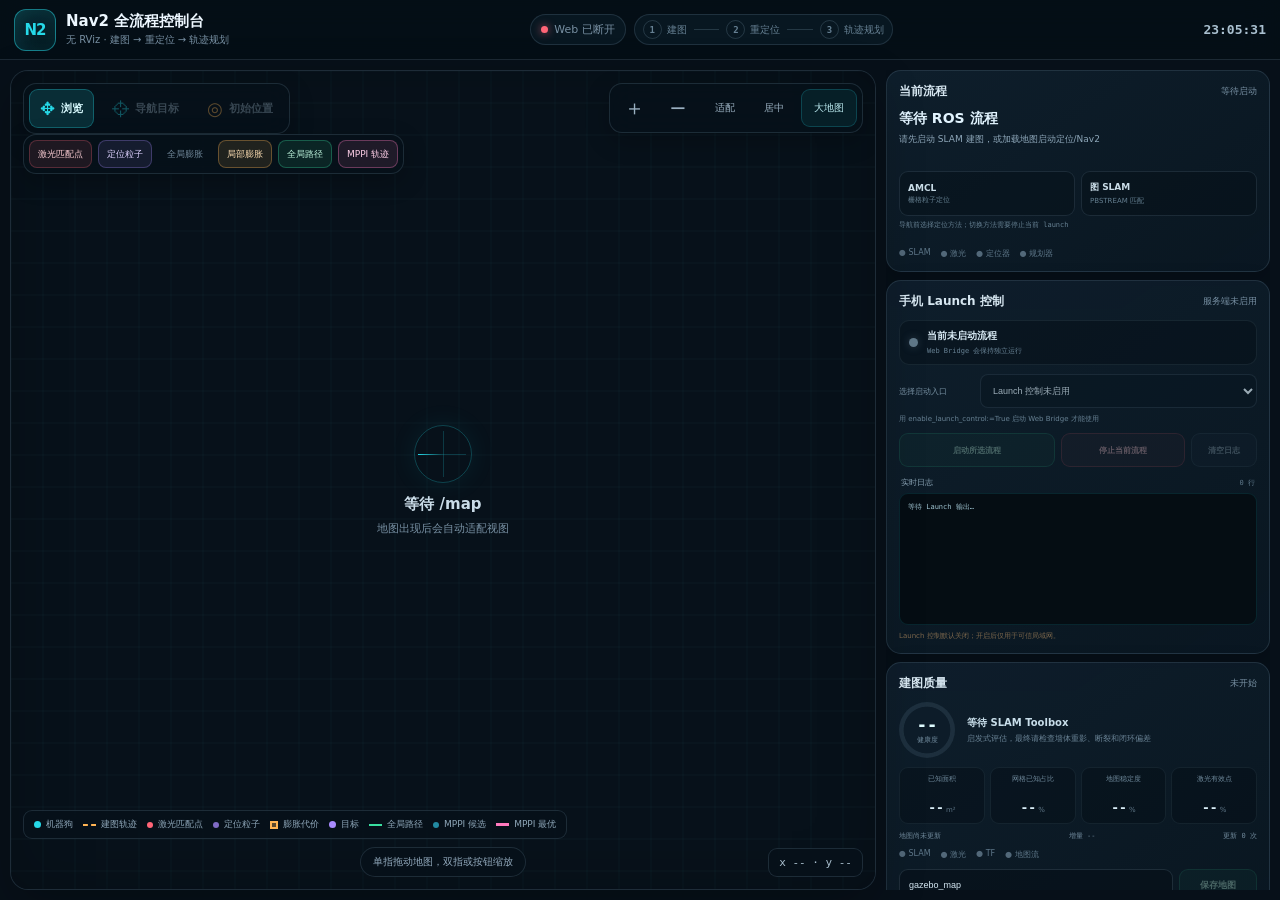
==== commit 10891371: "Flatten nested git projects and add src workspace content - Remove nested .git dirs from nav2_androi" ====
--- a/src/web/nav2_web/web/index.html
+++ b/src/web/nav2_web/web/index.html
@@ -4,452 +4,341 @@
   <meta charset="utf-8">
   <meta name="viewport" content="width=device-width,initial-scale=1,maximum-scale=1,user-scalable=no,viewport-fit=cover">
   <meta name="theme-color" content="#071019">
-  <title>Nav2 控制台</title>
-  <link rel="stylesheet" href="style.css?v=20260818-8">
+  <title>Nav2 全流程控制台</title>
+  <link rel="stylesheet" href="style.css">
 </head>
 <body>
-  <div id="rotateOverlay" class="rotate-overlay" aria-hidden="true"></div>
+  <div id="rotateOverlay" class="rotate-overlay">
+    <div class="phone-icon">↻</div>
+    <strong>请将手机横屏</strong>
+    <span>横屏可显示完整地图和控制面板</span>
+  </div>
 
   <div class="app-shell">
     <header class="topbar">
       <div class="brand">
         <div class="brand-mark">N2</div>
-        <div class="brand-copy">
-          <h1>Nav2 控制台</h1>
-          <p>移动端导航 / 建图 / 定位控制</p>
+        <div>
+          <h1>Nav2 全流程控制台</h1>
+          <p>无 RViz · 建图 → 重定位 → 轨迹规划</p>
         </div>
       </div>
-
-      <div class="topbar-center">
+      <div class="health-row">
+        <div id="wsHealth" class="health-pill pending"><i></i><span>Web 连接中</span></div>
         <div class="workflow-rail" aria-label="Nav2 工作流程">
           <div id="stageMapping" class="workflow-step"><b>1</b><span>建图</span></div>
           <i></i>
           <div id="stageLocalization" class="workflow-step"><b>2</b><span>重定位</span></div>
           <i></i>
-          <div id="stagePlanning" class="workflow-step"><b>3</b><span>规划</span></div>
+          <div id="stagePlanning" class="workflow-step"><b>3</b><span>轨迹规划</span></div>
         </div>
       </div>
-
-      <div class="topbar-status">
-        <div id="wsHealth" class="health-pill pending"><i></i><span>连接中</span></div>
-        <div id="clock" class="clock">--:--:--</div>
-      </div>
+      <div id="clock" class="clock">--:--:--</div>
     </header>
 
     <main class="workspace">
-      <section class="map-column">
-        <section class="map-panel">
-          <canvas id="mapCanvas"></canvas>
-          <div id="mapEmpty" class="map-empty">
-            <div class="radar-ring"><i></i></div>
-            <strong>等待 /map</strong>
-            <span>地图出现后会自动适配视图</span>
-          </div>
-
-          <div class="map-tools primary-tools">
-            <button class="tool-button active" data-mode="view" aria-label="浏览地图">
-              <span>✥</span><b>浏览</b>
+      <section class="map-panel">
+        <canvas id="mapCanvas"></canvas>
+        <div id="mapEmpty" class="map-empty">
+          <div class="radar-ring"><i></i></div>
+          <strong>等待 /map</strong>
+          <span>地图出现后会自动适配视图</span>
+        </div>
+
+        <div class="map-tools primary-tools">
+          <button class="tool-button active" data-mode="view" aria-label="浏览地图">
+            <span>✥</span><b>浏览</b>
+          </button>
+          <button class="tool-button" data-mode="goal" aria-label="设置导航目标" disabled>
+            <span>⌖</span><b>导航目标</b>
+          </button>
+          <button class="tool-button warning" data-mode="initial" aria-label="设置初始位置" disabled>
+            <span>◎</span><b>初始位置</b>
+          </button>
+        </div>
+
+        <div class="map-tools overlay-tools">
+          <button id="toggleScan" class="overlay-button active" aria-pressed="true">激光匹配点</button>
+          <button id="toggleParticles" class="overlay-button active" aria-pressed="true">定位粒子</button>
+          <button id="toggleGlobalCostmap" class="overlay-button costmap-toggle" aria-pressed="false">全局膨胀</button>
+          <button id="toggleLocalCostmap" class="overlay-button costmap-toggle active" aria-pressed="true">局部膨胀</button>
+          <button id="toggleGlobalPath" class="overlay-button global-path-toggle active" aria-pressed="true">全局路径</button>
+          <button id="toggleMppiTrajectories" class="overlay-button mppi-toggle active" aria-pressed="true">MPPI 轨迹</button>
+        </div>
+
+        <div class="map-tools zoom-tools">
+          <button id="zoomIn" class="icon-button" aria-label="放大">＋</button>
+          <button id="zoomOut" class="icon-button" aria-label="缩小">−</button>
+          <button id="fitMap" class="icon-button small-text" aria-label="适配地图">适配</button>
+          <button id="centerRobot" class="icon-button small-text" aria-label="居中机器人">居中</button>
+          <button id="toggleMapSize" class="icon-button small-text map-size-button"
+            aria-label="最大化地图" aria-pressed="false">大地图</button>
+        </div>
+
+        <div id="pointerReadout" class="pointer-readout">x -- · y --</div>
+        <div class="legend">
+          <span><i class="robot-dot"></i>机器狗</span>
+          <span><i class="trail-line"></i>建图轨迹</span>
+          <span><i class="scan-dot"></i>激光匹配点</span>
+          <span><i class="particle-dot"></i>定位粒子</span>
+          <span><i class="inflation-box"></i>膨胀代价</span>
+          <span><i class="goal-dot"></i>目标</span>
+          <span><i class="path-line"></i>全局路径</span>
+          <span><i class="mppi-candidate-dot"></i>MPPI 候选</span>
+          <span><i class="mppi-optimal-line"></i>MPPI 最优</span>
+        </div>
+        <div id="interactionHint" class="interaction-hint">单指拖动地图，双指或按钮缩放</div>
+      </section>
+
+      <aside class="side-panel">
+        <section class="card workflow-card">
+          <div class="card-heading">
+            <span>当前流程</span>
+            <small id="workflowStage">等待启动</small>
+          </div>
+          <div id="workflowTitle" class="workflow-title">等待 ROS 流程</div>
+          <div id="workflowMessage" class="workflow-message">请先启动 SLAM 建图，或加载地图启动定位/Nav2</div>
+          <div class="localization-selector" role="radiogroup" aria-label="导航定位方法">
+            <button type="button" data-localizer="amcl" role="radio" aria-checked="false">
+              <strong>AMCL</strong>
+              <small>栅格粒子定位</small>
+              <em>当前运行</em>
             </button>
-            <button class="tool-button warning" data-mode="initial" aria-label="设置初始位置" disabled>
-              <span>◎</span><b>初始位置</b>
+            <button type="button" data-localizer="cartographer" role="radio" aria-checked="false">
+              <strong>图 SLAM</strong>
+              <small>PBSTREAM 匹配</small>
+              <em>当前运行</em>
             </button>
-            <button class="tool-button" data-mode="goal" aria-label="设置导航目标" disabled>
-              <span>⌖</span><b>导航目标</b>
-            </button>
-          </div>
-
-          <div class="map-tools floating-actions vertical-tools">
-            <button id="zoomIn" class="icon-button" aria-label="放大">＋</button>
-            <button id="zoomOut" class="icon-button" aria-label="缩小">−</button>
-            <button id="openLayersPanel" class="icon-button" aria-label="图层">☷</button>
-            <button id="fitMap" class="icon-button small-text" aria-label="适配地图">适配</button>
-            <button id="centerRobot" class="icon-button small-text" aria-label="居中机器人">居中</button>
-            <button id="toggleMapSize" class="icon-button small-text map-size-button" aria-label="最大化地图" aria-pressed="false">大地图</button>
-          </div>
-
-          <div id="pointerReadout" class="pointer-readout">x -- · y --</div>
-          <div id="interactionHint" class="interaction-hint">单指拖动地图，双指或按钮缩放</div>
-
-          <div class="legend">
-            <span><i class="robot-dot"></i>机器人</span>
-            <span><i class="scan-dot"></i>激光</span>
-            <span><i class="particle-dot"></i>粒子</span>
-            <span><i class="goal-dot"></i>目标</span>
-            <span><i class="path-line"></i>全局路径</span>
-            <span><i class="mppi-optimal-line"></i>MPPI</span>
-          </div>
-        </section>
-
-        <button id="summaryHeightHandle" class="summary-resize-handle summary-height-handle"
-                aria-label="拖动调整底部摘要高度" title="拖动调整摘要高度">
-          <i></i><i></i><i></i>
-        </button>
-
-        <section class="summary-strip">
-          <section class="card pose-card compact-card">
-            <div class="card-heading">
-              <span>当前位置 (map)</span>
-              <small id="frameMeta">map / base_link</small>
-            </div>
-            <div class="pose-grid">
-              <div><label>X (m)</label><strong id="poseX">--</strong></div>
-              <div><label>Y (m)</label><strong id="poseY">--</strong></div>
-              <div><label>朝向 (°)</label><strong id="poseYaw">--</strong></div>
-            </div>
-          </section>
-
-          <section class="card nav-card compact-card">
-            <div class="card-heading">
-              <span>导航摘要</span>
-              <small id="navStateText">空闲</small>
-            </div>
-            <div id="navMessage" class="nav-message">等待地图目标</div>
-            <div class="nav-stats compact-nav-stats">
-              <div><label>剩余距离</label><strong id="distanceRemaining">--</strong><em>m</em></div>
-              <div><label>导航时间</label><strong id="navigationTime">--</strong><em>s</em></div>
-            </div>
-            <div class="goal-line compact-goal">
-              <span>目标</span>
-              <strong id="goalPose">尚未设置</strong>
-            </div>
-            <button id="cancelNavigation" class="danger-button" disabled>
-              <span>■</span> 取消当前导航
-            </button>
-          </section>
-
-          <button id="summaryWidthHandle" class="summary-resize-handle summary-width-handle"
-                  aria-label="拖动调整当前位置和导航摘要宽度" title="拖动调整摘要宽度">
-            <i></i><i></i><i></i>
+          </div>
+          <div id="localizationSelectorHint" class="localization-selector-hint">
+            导航前选择定位方法；切换方法需要停止当前 launch
+          </div>
+          <div class="readiness-row">
+            <span id="slamReady">● SLAM</span>
+            <span id="scanReady">● 激光</span>
+            <span id="amclReady">● 定位器</span>
+            <span id="plannerReady">● 规划器</span>
+          </div>
+        </section>
+
+        <section id="launchCard" class="card launch-card">
+          <div class="card-heading">
+            <span>手机 Launch 控制</span>
+            <small id="launchState">正在读取状态</small>
+          </div>
+          <div class="launch-active-line">
+            <i id="launchStateDot"></i>
+            <div>
+              <strong id="launchActiveName">当前未启动流程</strong>
+              <small id="launchActiveDetail">Web Bridge 会保持独立运行</small>
+            </div>
+          </div>
+          <label class="launch-field">
+            <span>选择启动入口</span>
+            <select id="launchProfile" aria-label="选择 ROS Launch">
+              <option value="">等待启动器目录</option>
+            </select>
+          </label>
+          <div id="launchProfileDescription" class="launch-profile-description">
+            只能启动服务端白名单中的 launch，不接受任意命令。
+          </div>
+          <label id="launchMapRow" class="launch-field hidden">
+            <span>导航地图</span>
+            <select id="launchMap" aria-label="选择导航地图">
+              <option value="">maps 目录中没有 YAML 地图</option>
+            </select>
+          </label>
+          <div class="launch-actions">
+            <button id="launchStart" class="launch-start-button" disabled>启动所选流程</button>
+            <button id="launchStop" class="launch-stop-button" disabled>停止当前流程</button>
+            <button id="launchClearLogs" class="launch-clear-button">清空日志</button>
+          </div>
+          <div class="launch-log-heading">
+            <span>实时日志</span>
+            <small id="launchLogCount">0 行</small>
+          </div>
+          <pre id="launchLog" class="launch-log" tabindex="0">等待 Launch 输出…</pre>
+          <div id="launchSecurityHint" class="launch-security-hint">
+            仅限可信局域网；停止操作会向整个受管 ROS 进程组发送信号。
+          </div>
+        </section>
+
+        <section class="card match-card">
+          <div class="card-heading">
+            <span>重定位匹配</span>
+            <small id="matchState">等待定位初始位置</small>
+          </div>
+          <canvas id="localScanCanvas" width="320" height="118"></canvas>
+          <div class="match-stats">
+            <div><label>局部激光点</label><strong id="scanPointCount">0</strong></div>
+            <div><label>定位粒子</label><strong id="particleCount">0</strong></div>
+            <div><label>粒子扩散</label><strong id="particleSpread">--</strong><em>m</em></div>
+          </div>
+          <div class="frame-tree">
+            <div><span>全局地图</span><strong id="globalFrame">map</strong></div>
+            <div><span>局部代价地图</span><strong id="localFrame">odom</strong></div>
+            <div><span>机器人</span><strong id="baseFrame">base_link</strong></div>
+            <div><span>雷达原始点</span><strong id="scanFrame">base_scan</strong></div>
+            <div><span>定位参考</span><strong id="particleFrame">map</strong></div>
+          </div>
+          <div id="matchHint" class="match-hint">红色激光端点与黑色地图墙体越重合，重定位越准确</div>
+          <div class="localization-actions">
+            <button id="clearVisualization" class="clear-button">清除旧显示</button>
+            <button id="resetLocalization" class="reset-button" disabled>重置定位</button>
+          </div>
+          <div id="resetHint" class="reset-hint">先清除显示判断是否为网页缓存；仍错位再重置定位</div>
+        </section>
+
+        <section class="card inflation-card">
+          <div class="card-heading">
+            <span>膨胀层调参</span>
+            <small id="inflationState">等待 Costmap 参数服务</small>
+          </div>
+          <div class="inflation-columns">
+            <div class="inflation-scope" data-scope="global">
+              <div class="scope-title"><strong>全局</strong><span>map</span></div>
+              <label class="switch-line">
+                <span>启用膨胀层</span><input id="globalEnabled" type="checkbox">
+              </label>
+              <label>
+                <span>膨胀半径</span>
+                <div><input id="globalRadius" type="number" min="0" max="10" step="0.05"><em>m</em></div>
+              </label>
+              <label>
+                <span>代价衰减系数</span>
+                <div><input id="globalScaling" type="number" min="0.01" max="100" step="0.1"></div>
+              </label>
+              <label class="switch-line">
+                <span>膨胀未知区</span><input id="globalInflateUnknown" type="checkbox">
+              </label>
+              <label class="switch-line">
+                <span>未知区周边膨胀</span><input id="globalInflateAroundUnknown" type="checkbox">
+              </label>
+              <button id="applyGlobalInflation" class="apply-button" disabled>应用全局参数</button>
+            </div>
+            <div class="inflation-scope" data-scope="local">
+              <div class="scope-title"><strong>局部</strong><span>odom</span></div>
+              <label class="switch-line">
+                <span>启用膨胀层</span><input id="localEnabled" type="checkbox">
+              </label>
+              <label>
+                <span>膨胀半径</span>
+                <div><input id="localRadius" type="number" min="0" max="10" step="0.05"><em>m</em></div>
+              </label>
+              <label>
+                <span>代价衰减系数</span>
+                <div><input id="localScaling" type="number" min="0.01" max="100" step="0.1"></div>
+              </label>
+              <label class="switch-line">
+                <span>膨胀未知区</span><input id="localInflateUnknown" type="checkbox">
+              </label>
+              <label class="switch-line">
+                <span>未知区周边膨胀</span><input id="localInflateAroundUnknown" type="checkbox">
+              </label>
+              <button id="applyLocalInflation" class="apply-button" disabled>应用局部参数</button>
+            </div>
+          </div>
+          <div id="inflationHint" class="inflation-hint">半径越大离障碍越远；衰减系数越大，代价下降越快</div>
+        </section>
+
+        <section class="card mapping-card">
+          <div class="card-heading">
+            <span>建图质量</span>
+            <small id="mappingState">未开始</small>
+          </div>
+          <div class="mapping-summary">
+            <div id="mappingScore" class="quality-score"><strong>--</strong><span>健康度</span></div>
+            <div>
+              <strong id="mappingAdvice">等待 SLAM Toolbox</strong>
+              <span>启发式评估，最终请检查墙体重影、断裂和闭环偏差</span>
+            </div>
+          </div>
+          <div class="quality-grid">
+            <div><label>已知面积</label><strong id="knownArea">--</strong><em>m²</em></div>
+            <div><label>网格已知占比</label><strong id="knownRatio">--</strong><em>%</em></div>
+            <div><label>地图稳定度</label><strong id="mapStability">--</strong><em>%</em></div>
+            <div><label>激光有效点</label><strong id="scanValid">--</strong><em>%</em></div>
+          </div>
+          <div class="mapping-detail">
+            <span id="mapFreshness">地图尚未更新</span>
+            <span id="mapGrowth">增量 --</span>
+            <span id="mapUpdates">更新 0 次</span>
+          </div>
+          <div class="mapping-checks">
+            <span id="checkSlam">● SLAM</span>
+            <span id="checkScan">● 激光</span>
+            <span id="checkTf">● TF</span>
+            <span id="checkMap">● 地图流</span>
+          </div>
+          <div class="save-map-row">
+            <input id="mapName" maxlength="64" value="gazebo_map" aria-label="地图名称">
+            <button id="saveMap" class="save-button" disabled>保存地图</button>
+          </div>
+          <div id="saveMapHint" class="save-map-hint">等待 /map_saver/save_map</div>
+        </section>
+
+        <section class="card pose-card">
+          <div class="card-heading">
+            <span>地图位置</span>
+            <small>map → base_link</small>
+          </div>
+          <div class="pose-grid">
+            <div><label>X</label><strong id="poseX">--</strong><em>m</em></div>
+            <div><label>Y</label><strong id="poseY">--</strong><em>m</em></div>
+            <div><label>朝向</label><strong id="poseYaw">--</strong><em>°</em></div>
+          </div>
+        </section>
+
+        <section class="card velocity-card">
+          <div class="card-heading">
+            <span>实时 /cmd_vel</span>
+            <small id="cmdTopic">底层接收话题</small>
+          </div>
+          <div class="velocity-grid">
+            <div class="velocity-item x-axis">
+              <label>前后</label><strong id="cmdVx">0.000</strong><em>m/s</em>
+              <div class="meter"><i id="meterVx"></i></div>
+            </div>
+            <div class="velocity-item y-axis">
+              <label>横向</label><strong id="cmdVy">0.000</strong><em>m/s</em>
+              <div class="meter"><i id="meterVy"></i></div>
+            </div>
+            <div class="velocity-item z-axis">
+              <label>旋转</label><strong id="cmdWz">0.000</strong><em>rad/s</em>
+              <div class="meter"><i id="meterWz"></i></div>
+            </div>
+          </div>
+          <div id="cmdAge" class="freshness">尚未收到速度</div>
+        </section>
+
+        <section class="card nav-card">
+          <div class="card-heading">
+            <span>导航任务</span>
+            <small id="navStateText">空闲</small>
+          </div>
+          <div id="navMessage" class="nav-message">等待地图目标</div>
+          <div class="nav-stats">
+            <div><label>剩余距离</label><strong id="distanceRemaining">--</strong><em>m</em></div>
+            <div><label>导航时间</label><strong id="navigationTime">--</strong><em>s</em></div>
+          </div>
+          <div class="goal-line">
+            <span>目标</span>
+            <strong id="goalPose">尚未设置</strong>
+          </div>
+          <button id="cancelNavigation" class="danger-button" disabled>
+            <span>■</span> 取消当前导航
           </button>
         </section>
-      </section>
-
-      <aside class="side-panel">
-        <div class="sheet-handle" aria-hidden="true"></div>
-
-        <div class="panel-stack">
-          <section class="tab-panel active" data-tab-panel="mapping">
-            <div id="mappingLaunchSlot" class="launch-slot"></div>
-            <section class="card workflow-card compact-workflow-card">
-              <div class="card-heading">
-                <span>当前流程</span>
-                <small id="workflowStage">等待启动</small>
-              </div>
-              <div id="workflowTitle" class="workflow-title">等待 ROS 流程</div>
-              <div id="workflowMessage" class="workflow-message">请先启动 SLAM 建图，或加载地图启动定位/Nav2</div>
-              <div class="localization-selector" role="radiogroup" aria-label="导航定位方法">
-                <button type="button" data-localizer="amcl" role="radio" aria-checked="false">
-                  <strong>AMCL</strong>
-                  <small>栅格粒子定位</small>
-                  <em>当前运行</em>
-                </button>
-                <button type="button" data-localizer="cartographer" role="radio" aria-checked="false">
-                  <strong>图 SLAM</strong>
-                  <small>PBSTREAM 匹配</small>
-                  <em>当前运行</em>
-                </button>
-              </div>
-              <div id="localizationSelectorHint" class="localization-selector-hint">
-                导航前选择定位方法；切换方法需要停止当前 launch
-              </div>
-              <div class="readiness-row">
-                <span id="slamReady">● SLAM</span>
-                <span id="scanReady">● 激光</span>
-                <span id="amclReady">● 定位器</span>
-                <span id="plannerReady">● 规划器</span>
-              </div>
-            </section>
-
-            <section class="card match-card">
-              <div class="card-heading">
-                <span>定位状态</span>
-                <small id="matchState">等待定位初始位置</small>
-              </div>
-              <canvas id="localScanCanvas" width="320" height="118"></canvas>
-              <div class="match-stats">
-                <div><label>局部激光点</label><strong id="scanPointCount">0</strong></div>
-                <div><label>定位粒子</label><strong id="particleCount">0</strong></div>
-                <div><label>粒子扩散</label><strong id="particleSpread">--</strong><em>m</em></div>
-              </div>
-              <div class="frame-tree">
-                <div><span>全局地图</span><strong id="globalFrame">map</strong></div>
-                <div><span>局部代价地图</span><strong id="localFrame">odom</strong></div>
-                <div><span>机器人</span><strong id="baseFrame">base_link</strong></div>
-                <div><span>雷达原始点</span><strong id="scanFrame">base_scan</strong></div>
-                <div><span>定位参考</span><strong id="particleFrame">map</strong></div>
-              </div>
-              <div id="matchHint" class="match-hint">红色激光端点与黑色地图墙体越重合，重定位越准确</div>
-              <div class="localization-actions">
-                <button id="clearVisualization" class="clear-button">清除旧显示</button>
-                <button id="resetLocalization" class="reset-button" disabled>重置定位</button>
-              </div>
-              <div id="resetHint" class="reset-hint">先清除显示判断是否为网页缓存；仍错位再重置定位</div>
-            </section>
-
-            <section class="card layers-card">
-              <div class="card-heading">
-                <span>图层控制</span>
-                <small id="mapMeta">地图未加载</small>
-              </div>
-              <div class="layer-list">
-                <button id="toggleScan" class="layer-toggle active" aria-pressed="true">
-                  <span>激光匹配点</span><i></i>
-                </button>
-                <button id="toggleParticles" class="layer-toggle active" aria-pressed="true">
-                  <span>定位粒子</span><i></i>
-                </button>
-                <button id="toggleGlobalCostmap" class="layer-toggle" aria-pressed="false">
-                  <span>全局膨胀</span><i></i>
-                </button>
-                <button id="toggleLocalCostmap" class="layer-toggle active" aria-pressed="true">
-                  <span>局部膨胀</span><i></i>
-                </button>
-                <button id="toggleGlobalPath" class="layer-toggle active" aria-pressed="true">
-                  <span>全局路径</span><i></i>
-                </button>
-                <button id="toggleMppiTrajectories" class="layer-toggle active" aria-pressed="true">
-                  <span>MPPI 轨迹</span><i></i>
-                </button>
-              </div>
-            </section>
-          </section>
-
-          <section class="tab-panel" data-tab-panel="nav">
-            <div id="navigationLaunchSlot" class="launch-slot"></div>
-            <section class="card velocity-card">
-              <div class="card-heading">
-                <span>实时 /cmd_vel</span>
-                <small id="cmdTopic">底层接收话题</small>
-              </div>
-              <div class="velocity-grid">
-                <div class="velocity-item x-axis">
-                  <label>前后</label><strong id="cmdVx">0.000</strong><em>m/s</em>
-                  <div class="meter"><i id="meterVx"></i></div>
-                </div>
-                <div class="velocity-item y-axis">
-                  <label>横向</label><strong id="cmdVy">0.000</strong><em>m/s</em>
-                  <div class="meter"><i id="meterVy"></i></div>
-                </div>
-                <div class="velocity-item z-axis">
-                  <label>旋转</label><strong id="cmdWz">0.000</strong><em>rad/s</em>
-                  <div class="meter"><i id="meterWz"></i></div>
-                </div>
-              </div>
-              <div id="cmdAge" class="freshness">尚未收到速度</div>
-            </section>
-
-            <section class="card mapping-card">
-              <div class="card-heading">
-                <span>建图质量</span>
-                <small id="mappingState">未开始</small>
-              </div>
-              <div class="mapping-summary">
-                <div id="mappingScore" class="quality-score"><strong>--</strong><span>健康度</span></div>
-                <div>
-                  <strong id="mappingAdvice">等待 SLAM Toolbox</strong>
-                  <span>启发式评估，最终请检查墙体重影、断裂和闭环偏差</span>
-                </div>
-              </div>
-              <div class="quality-grid">
-                <div><label>已知面积</label><strong id="knownArea">--</strong><em>m²</em></div>
-                <div><label>网格已知占比</label><strong id="knownRatio">--</strong><em>%</em></div>
-                <div><label>地图稳定度</label><strong id="mapStability">--</strong><em>%</em></div>
-                <div><label>激光有效点</label><strong id="scanValid">--</strong><em>%</em></div>
-              </div>
-              <div class="mapping-detail">
-                <span id="mapFreshness">地图尚未更新</span>
-                <span id="mapGrowth">增量 --</span>
-                <span id="mapUpdates">更新 0 次</span>
-              </div>
-              <div class="mapping-checks">
-                <span id="checkSlam">● SLAM</span>
-                <span id="checkScan">● 激光</span>
-                <span id="checkTf">● TF</span>
-                <span id="checkMap">● 地图流</span>
-              </div>
-              <div class="save-map-row">
-                <input id="mapName" maxlength="64" value="gazebo_map" aria-label="地图名称">
-                <button id="saveMap" class="save-button" disabled>保存地图</button>
-              </div>
-              <div id="saveMapHint" class="save-map-hint">等待栅格地图和 Cartographer 保存服务</div>
-            </section>
-          </section>
-
-          <section class="tab-panel" data-tab-panel="status">
-            <section class="card inflation-card">
-              <div class="card-heading">
-                <span>膨胀层调参</span>
-                <small id="inflationState">等待 Costmap 参数服务</small>
-              </div>
-              <div class="inflation-columns">
-                <div class="inflation-scope" data-scope="global">
-                  <div class="scope-title"><strong>全局</strong><span>map</span></div>
-                  <label class="switch-line">
-                    <span>启用膨胀层</span><input id="globalEnabled" type="checkbox">
-                  </label>
-                  <label>
-                    <span>膨胀半径</span>
-                    <div><input id="globalRadius" type="number" min="0" max="10" step="0.05"><em>m</em></div>
-                  </label>
-                  <label>
-                    <span>代价衰减系数</span>
-                    <div><input id="globalScaling" type="number" min="0.01" max="100" step="0.1"></div>
-                  </label>
-                  <label class="switch-line">
-                    <span>膨胀未知区</span><input id="globalInflateUnknown" type="checkbox">
-                  </label>
-                  <label class="switch-line">
-                    <span>未知区周边膨胀</span><input id="globalInflateAroundUnknown" type="checkbox">
-                  </label>
-                  <button id="applyGlobalInflation" class="apply-button" disabled>应用全局参数</button>
-                </div>
-                <div class="inflation-scope" data-scope="local">
-                  <div class="scope-title"><strong>局部</strong><span>odom</span></div>
-                  <label class="switch-line">
-                    <span>启用膨胀层</span><input id="localEnabled" type="checkbox">
-                  </label>
-                  <label>
-                    <span>膨胀半径</span>
-                    <div><input id="localRadius" type="number" min="0" max="10" step="0.05"><em>m</em></div>
-                  </label>
-                  <label>
-                    <span>代价衰减系数</span>
-                    <div><input id="localScaling" type="number" min="0.01" max="100" step="0.1"></div>
-                  </label>
-                  <label class="switch-line">
-                    <span>膨胀未知区</span><input id="localInflateUnknown" type="checkbox">
-                  </label>
-                  <label class="switch-line">
-                    <span>未知区周边膨胀</span><input id="localInflateAroundUnknown" type="checkbox">
-                  </label>
-                  <button id="applyLocalInflation" class="apply-button" disabled>应用局部参数</button>
-                </div>
-              </div>
-              <div id="inflationHint" class="inflation-hint">半径越大离障碍越远；衰减系数越大，代价下降越快</div>
-            </section>
-          </section>
-
-          <section class="tab-panel" data-tab-panel="settings">
-            <section class="card layout-card">
-              <div class="card-heading">
-                <span>布局与窗口大小</span>
-                <small id="layoutOrientation">当前：竖屏</small>
-              </div>
-              <label class="layout-slider-line">
-                <span id="layoutSplitLabel">地图窗口高度</span>
-                <div>
-                  <input id="layoutSplit" type="range" min="30" max="72" step="1" value="45">
-                  <output id="layoutSplitValue" for="layoutSplit">45%</output>
-                </div>
-              </label>
-              <label class="layout-slider-line">
-                <span>地图按钮大小</span>
-                <div>
-                  <input id="layoutControlScale" type="range" min="80" max="130" step="5" value="100">
-                  <output id="layoutControlScaleValue" for="layoutControlScale">100%</output>
-                </div>
-              </label>
-              <div id="layoutSummaryControls" class="layout-summary-controls">
-                <label class="layout-check-line">
-                  <span>横屏显示当前位置和导航摘要</span>
-                  <input id="layoutShowSummary" type="checkbox" checked>
-                </label>
-                <label class="layout-slider-line">
-                  <span>底部摘要高度</span>
-                  <div>
-                    <input id="layoutSummaryHeight" type="range" min="18" max="48" step="1" value="28">
-                    <output id="layoutSummaryHeightValue" for="layoutSummaryHeight">28%</output>
-                  </div>
-                </label>
-                <label class="layout-slider-line">
-                  <span>当前位置窗口宽度</span>
-                  <div>
-                    <input id="layoutPoseWidth" type="range" min="30" max="70" step="1" value="50">
-                    <output id="layoutPoseWidthValue" for="layoutPoseWidth">50%</output>
-                  </div>
-                </label>
-              </div>
-              <div class="layout-actions">
-                <button id="layoutSave" class="apply-button">保存布局</button>
-                <button id="layoutReset" class="clear-button">恢复默认</button>
-              </div>
-              <div id="layoutSaveHint" class="layout-save-hint">
-                也可以直接拖动地图与控制面板之间的分隔条
-              </div>
-            </section>
-
-            <section id="launchCard" class="card launch-card">
-              <div class="card-heading">
-                <span id="launchCardTitle">建图 Launch 控制</span>
-                <small id="launchState">正在读取状态</small>
-              </div>
-              <div class="launch-active-line">
-                <i id="launchStateDot"></i>
-                <div>
-                  <strong id="launchActiveName">当前未启动流程</strong>
-                  <small id="launchActiveDetail">Web Bridge 会保持独立运行</small>
-                </div>
-              </div>
-              <label class="launch-field">
-                <span id="launchProfileLabelText">选择建图入口</span>
-                <select id="launchProfile" aria-label="选择 ROS Launch">
-                  <option value="">等待启动器目录</option>
-                </select>
-              </label>
-              <div id="launchProfileDescription" class="launch-profile-description">
-                只能启动服务端白名单中的 launch，不接受任意命令。
-              </div>
-              <label id="launchMapRow" class="launch-field hidden">
-                <span>导航地图</span>
-                <select id="launchMap" aria-label="选择导航地图">
-                  <option value="">maps 目录中没有 YAML 地图</option>
-                </select>
-              </label>
-              <div class="launch-actions">
-                <button id="launchStart" class="launch-start-button" disabled>启动建图</button>
-                <button id="launchStop" class="launch-stop-button" disabled>停止当前流程</button>
-                <button id="launchClearLogs" class="launch-clear-button">清空日志</button>
-              </div>
-              <div class="launch-log-heading">
-                <span>实时日志</span>
-                <small id="launchLogCount">0 行</small>
-              </div>
-              <pre id="launchLog" class="launch-log" tabindex="0">等待 Launch 输出…</pre>
-              <div id="launchSecurityHint" class="launch-security-hint">
-                仅限可信局域网；停止操作会向整个受管 ROS 进程组发送信号。
-              </div>
-            </section>
-          </section>
-        </div>
-
-        <nav class="bottom-nav" aria-label="主导航">
-          <button class="bottom-nav-item active" data-app-tab="mapping">
-            <span>🗺</span>
-            <b>建图</b>
-          </button>
-          <button class="bottom-nav-item" data-app-tab="nav">
-            <span>🧭</span>
-            <b>导航</b>
-          </button>
-          <button class="bottom-nav-item" data-app-tab="status">
-            <span>📈</span>
-            <b>状态</b>
-          </button>
-          <button class="bottom-nav-item" data-app-tab="settings">
-            <span>⚙</span>
-            <b>设置</b>
-          </button>
-        </nav>
+
+        <footer class="side-footer">
+          <span id="mapMeta">地图未加载</span>
+          <span id="frameMeta">map / base_link</span>
+        </footer>
       </aside>
-
-      <button id="layoutResizeHandle" class="layout-resize-handle"
-              aria-label="拖动调整地图和控制面板大小" title="拖动调整窗口大小">
-        <i></i><i></i><i></i>
-      </button>
     </main>
   </div>
 
   <div id="toast" class="toast"></div>
-  <script src="app.js?v=20260818-8"></script>
+  <script src="app.js"></script>
 </body>
 </html>
--- a/src/web/nav2_web/web/style.css
+++ b/src/web/nav2_web/web/style.css
@@ -1,25 +1,17 @@
 :root {
   color-scheme: dark;
-  --bg: #06111a;
-  --bg-soft: #0b1722;
-  --panel: rgba(10, 22, 34, 0.92);
-  --panel-strong: rgba(8, 18, 28, 0.96);
-  --panel-card: linear-gradient(180deg, rgba(16, 30, 46, 0.96), rgba(8, 18, 28, 0.94));
-  --line: rgba(111, 152, 190, 0.18);
-  --line-strong: rgba(68, 198, 244, 0.22);
-  --text: #eef6ff;
-  --muted: #8ea8ba;
-  --muted-soft: #6f8797;
-  --cyan: #2ed9f5;
-  --cyan-soft: rgba(46, 217, 245, 0.14);
-  --green: #6be641;
-  --green-soft: rgba(107, 230, 65, 0.12);
-  --orange: #ffb24f;
-  --orange-soft: rgba(255, 178, 79, 0.14);
-  --red: #ff4f63;
-  --red-soft: rgba(255, 79, 99, 0.16);
-  --violet: #c96cff;
-  --violet-soft: rgba(201, 108, 255, 0.14);
+  --bg: #071019;
+  --panel: rgba(12, 26, 38, 0.92);
+  --panel-strong: #0d1c29;
+  --line: rgba(148, 184, 208, 0.16);
+  --muted: #7890a3;
+  --text: #edf7ff;
+  --cyan: #26d9e8;
+  --cyan-soft: rgba(38, 217, 232, 0.14);
+  --green: #39dfa0;
+  --orange: #ffb454;
+  --red: #ff6577;
+  --violet: #a98bff;
   font-family: Inter, "PingFang SC", "Microsoft YaHei", system-ui, sans-serif;
 }
 
@@ -34,59 +26,59 @@
   height: 100%;
   margin: 0;
   overflow: hidden;
-  background:
-    radial-gradient(circle at top, rgba(20, 78, 122, 0.25), transparent 35%),
-    radial-gradient(circle at 80% 90%, rgba(80, 27, 125, 0.18), transparent 30%),
-    linear-gradient(180deg, #040c14 0%, #07111a 42%, #03080d 100%);
+  background: var(--bg);
   color: var(--text);
   touch-action: manipulation;
-}
-
-button,
-input,
-select {
-  color: inherit;
-  font: inherit;
 }
 
 body::before {
   content: "";
   position: fixed;
+  z-index: -1;
   inset: 0;
+  background:
+    radial-gradient(circle at 18% 8%, rgba(29, 153, 181, 0.13), transparent 34%),
+    radial-gradient(circle at 90% 90%, rgba(91, 70, 194, 0.11), transparent 32%),
+    linear-gradient(145deg, #061019, #09141e 55%, #071019);
   pointer-events: none;
-  background-image:
-    linear-gradient(rgba(255,255,255,0.02) 1px, transparent 1px),
-    linear-gradient(90deg, rgba(255,255,255,0.02) 1px, transparent 1px);
-  background-size: 28px 28px;
-  opacity: 0.18;
+}
+
+button {
+  color: inherit;
+  font: inherit;
 }
 
 .app-shell {
   position: relative;
   z-index: 1;
   display: grid;
-  grid-template-rows: 68px minmax(0, 1fr);
+  grid-template-rows: 60px minmax(0, 1fr);
   width: 100vw;
   height: 100vh;
-  padding: env(safe-area-inset-top) env(safe-area-inset-right) env(safe-area-inset-bottom) env(safe-area-inset-left);
+  padding: env(safe-area-inset-top) env(safe-area-inset-right)
+    env(safe-area-inset-bottom) env(safe-area-inset-left);
 }
 
 .topbar {
-  display: grid;
-  grid-template-columns: auto minmax(0, 1fr) auto;
-  align-items: center;
-  gap: 16px;
-  padding: 10px 16px;
+  display: flex;
+  align-items: center;
+  gap: 20px;
+  min-width: 0;
+  padding: 7px 14px;
   border-bottom: 1px solid var(--line);
-  background: rgba(3, 10, 16, 0.78);
+  background: rgba(5, 14, 22, 0.72);
   backdrop-filter: blur(18px);
 }
 
+html.android-app .topbar {
+  padding-right: 108px;
+}
+
 .brand {
   display: flex;
   align-items: center;
-  gap: 12px;
-  min-width: 0;
+  gap: 10px;
+  min-width: 188px;
 }
 
 .brand-mark {
@@ -94,159 +86,167 @@
   place-items: center;
   width: 42px;
   height: 42px;
-  border-radius: 14px;
-  border: 1px solid rgba(46, 217, 245, 0.5);
+  border: 1px solid rgba(38, 217, 232, 0.5);
+  border-radius: 12px;
   color: var(--cyan);
-  background: linear-gradient(180deg, rgba(46, 217, 245, 0.18), rgba(46, 217, 245, 0.04));
-  box-shadow: inset 0 0 20px rgba(46, 217, 245, 0.12), 0 0 18px rgba(46, 217, 245, 0.08);
+  background: linear-gradient(145deg, rgba(38, 217, 232, 0.16), rgba(38, 217, 232, 0.03));
+  box-shadow: inset 0 0 18px rgba(38, 217, 232, 0.09);
+  font-size: 15px;
   font-weight: 900;
-  letter-spacing: -0.04em;
-}
-
-.brand-copy h1,
-.brand-copy p {
+  letter-spacing: -1px;
+}
+
+.brand h1,
+.brand p {
   margin: 0;
 }
 
-.brand-copy h1 {
-  font-size: 22px;
-  line-height: 1.15;
-  font-weight: 800;
-}
-
-.brand-copy p {
-  margin-top: 3px;
+.brand h1 {
+  font-size: 15px;
+  line-height: 1.25;
+}
+
+.brand p {
+  margin-top: 2px;
   color: var(--muted);
-  font-size: 12px;
-}
-
-.topbar-center {
-  min-width: 0;
-  display: flex;
+  font-size: 10px;
+}
+
+.health-row {
+  display: flex;
+  flex: 1;
   justify-content: center;
+  gap: 8px;
+  min-width: 0;
 }
 
 .workflow-rail {
-  display: inline-flex;
-  align-items: center;
-  gap: 8px;
-  padding: 8px 12px;
+  display: flex;
+  align-items: center;
+  gap: 7px;
+  min-width: 0;
+  padding: 4px 8px;
   border: 1px solid var(--line);
   border-radius: 999px;
-  background: rgba(10, 20, 31, 0.68);
+  background: rgba(13, 28, 41, 0.68);
 }
 
 .workflow-rail > i {
-  width: 18px;
+  width: clamp(8px, 2vw, 28px);
   height: 1px;
-  background: rgba(255,255,255,0.12);
+  background: rgba(148, 184, 208, 0.2);
 }
 
 .workflow-step {
-  display: inline-flex;
+  display: flex;
+  align-items: center;
+  gap: 5px;
+  color: #668093;
+  font-size: 10px;
+  white-space: nowrap;
+}
+
+.workflow-step b {
+  display: grid;
+  place-items: center;
+  width: 19px;
+  height: 19px;
+  border: 1px solid rgba(148, 184, 208, 0.2);
+  border-radius: 50%;
+  font: 700 9px ui-monospace, SFMono-Regular, Menlo, monospace;
+}
+
+.workflow-step.active {
+  color: #d9fbff;
+}
+
+.workflow-step.active b {
+  border-color: rgba(38, 217, 232, 0.58);
+  color: #06131b;
+  background: var(--cyan);
+  box-shadow: 0 0 12px rgba(38, 217, 232, 0.38);
+}
+
+.workflow-step.complete {
+  color: #9dd9c3;
+}
+
+.workflow-step.complete b {
+  border-color: rgba(57, 223, 160, 0.42);
+  color: var(--green);
+}
+
+.health-pill {
+  display: flex;
   align-items: center;
   gap: 6px;
-  color: var(--muted-soft);
-  font-size: 12px;
-  white-space: nowrap;
-}
-
-.workflow-step b {
-  display: grid;
-  place-items: center;
-  width: 22px;
-  height: 22px;
-  border-radius: 50%;
-  border: 1px solid rgba(255,255,255,0.14);
-  font: 700 11px ui-monospace, SFMono-Regular, Menlo, monospace;
-}
-
-.workflow-step.active {
-  color: #dcf9ff;
-}
-
-.workflow-step.active b {
-  color: #051018;
-  border-color: rgba(46, 217, 245, 0.52);
-  background: var(--cyan);
-  box-shadow: 0 0 14px rgba(46, 217, 245, 0.3);
-}
-
-.workflow-step.complete {
-  color: #b9efce;
-}
-
-.workflow-step.complete b {
-  border-color: rgba(107, 230, 65, 0.4);
-  color: var(--green);
-}
-
-.topbar-status {
-  display: flex;
-  align-items: center;
-  gap: 10px;
-}
-
-.health-pill {
-  display: inline-flex;
-  align-items: center;
-  gap: 8px;
-  min-height: 42px;
-  padding: 0 16px;
+  min-width: 0;
+  padding: 7px 10px;
   border: 1px solid var(--line);
   border-radius: 999px;
   color: var(--muted);
-  background: rgba(11, 23, 35, 0.72);
+  background: rgba(13, 28, 41, 0.68);
+  font-size: 11px;
   white-space: nowrap;
-  font-size: 14px;
-  box-shadow: inset 0 0 16px rgba(255,255,255,0.02);
 }
 
 .health-pill i {
-  width: 9px;
-  height: 9px;
+  width: 7px;
+  height: 7px;
   flex: 0 0 auto;
   border-radius: 50%;
   background: var(--orange);
-  box-shadow: 0 0 10px rgba(255, 178, 79, 0.75);
+  box-shadow: 0 0 9px rgba(255, 180, 84, 0.65);
 }
 
 .health-pill.ok {
-  color: #baf6b0;
-  border-color: rgba(107, 230, 65, 0.2);
-  background: rgba(36, 72, 23, 0.42);
+  color: #b9ecd8;
+  border-color: rgba(57, 223, 160, 0.22);
 }
 
 .health-pill.ok i {
   background: var(--green);
-  box-shadow: 0 0 10px rgba(107, 230, 65, 0.8);
+  box-shadow: 0 0 9px rgba(57, 223, 160, 0.7);
 }
 
 .health-pill.error i {
   background: var(--red);
-  box-shadow: 0 0 10px rgba(255, 79, 99, 0.75);
+  box-shadow: 0 0 9px rgba(255, 101, 119, 0.7);
 }
 
 .clock {
-  min-width: 84px;
-  color: #c8d7e5;
-  font: 700 14px ui-monospace, SFMono-Regular, Menlo, monospace;
+  min-width: 72px;
+  color: #aac0d0;
+  font: 600 13px ui-monospace, SFMono-Regular, Menlo, monospace;
   text-align: right;
 }
 
 .workspace {
   display: grid;
-  grid-template-columns: minmax(0, 1fr) 400px;
-  gap: 16px;
+  grid-template-columns: minmax(0, 1fr) clamp(240px, 30vw, 390px);
   min-height: 0;
-  padding: 14px;
-}
-
-.map-column {
-  display: grid;
-  grid-template-rows: minmax(0, 1fr) auto;
-  gap: 12px;
-  min-height: 0;
+  gap: 10px;
+  padding: 10px;
+}
+
+body.map-expanded .app-shell {
+  grid-template-rows: minmax(0, 1fr);
+}
+
+body.map-expanded .topbar,
+body.map-expanded .side-panel {
+  display: none;
+}
+
+body.map-expanded .workspace {
+  grid-template-columns: minmax(0, 1fr);
+  gap: 0;
+  padding: 0;
+}
+
+body.map-expanded .map-panel {
+  border: 0;
+  border-radius: 0;
 }
 
 .map-panel {
@@ -255,11 +255,9 @@
   min-height: 0;
   overflow: hidden;
   border: 1px solid var(--line);
-  border-radius: 28px;
-  background: linear-gradient(180deg, rgba(7, 16, 24, 0.94), rgba(5, 12, 18, 0.98));
-  box-shadow:
-    inset 0 0 0 1px rgba(255,255,255,0.02),
-    0 18px 50px rgba(0, 0, 0, 0.34);
+  border-radius: 18px;
+  background: #07111a;
+  box-shadow: 0 18px 50px rgba(0, 0, 0, 0.24);
 }
 
 .map-panel::after {
@@ -267,7 +265,7 @@
   position: absolute;
   inset: 0;
   pointer-events: none;
-  box-shadow: inset 0 0 60px rgba(0, 0, 0, 0.24);
+  box-shadow: inset 0 0 60px rgba(0, 0, 0, 0.2);
 }
 
 #mapCanvas {
@@ -290,7 +288,7 @@
   flex-direction: column;
   align-items: center;
   justify-content: center;
-  gap: 10px;
+  gap: 7px;
   color: var(--muted);
   pointer-events: none;
   transition: opacity 180ms ease;
@@ -302,48 +300,43 @@
 }
 
 .map-empty strong {
-  color: #d3e4f2;
-  font-size: 20px;
+  color: #cadce8;
+  font-size: 15px;
 }
 
 .map-empty span {
-  font-size: 13px;
+  font-size: 11px;
 }
 
 .radar-ring {
   position: relative;
-  width: 72px;
-  height: 72px;
+  width: 58px;
+  height: 58px;
+  margin-bottom: 5px;
+  border: 1px solid rgba(38, 217, 232, 0.25);
   border-radius: 50%;
-  border: 1px solid rgba(46, 217, 245, 0.28);
-  box-shadow: 0 0 28px rgba(46, 217, 245, 0.08);
+  box-shadow: 0 0 28px rgba(38, 217, 232, 0.08);
 }
 
 .radar-ring::before,
 .radar-ring::after {
   content: "";
   position: absolute;
-  background: rgba(46, 217, 245, 0.16);
+  background: rgba(38, 217, 232, 0.2);
 }
 
 .radar-ring::before {
-  top: 50%;
-  left: 5px;
-  right: 5px;
-  height: 1px;
+  top: 50%; left: 5px; right: 5px; height: 1px;
 }
 
 .radar-ring::after {
-  left: 50%;
-  top: 5px;
-  bottom: 5px;
-  width: 1px;
+  left: 50%; top: 5px; bottom: 5px; width: 1px;
 }
 
 .radar-ring i {
   position: absolute;
   inset: 50% 50% auto auto;
-  width: 32px;
+  width: 25px;
   height: 1px;
   background: linear-gradient(90deg, var(--cyan), transparent);
   transform-origin: left center;
@@ -356,72 +349,103 @@
   position: absolute;
   z-index: 4;
   display: flex;
-  gap: 8px;
-  padding: 8px;
-  border: 1px solid rgba(255,255,255,0.06);
-  border-radius: 18px;
-  background: rgba(5, 14, 22, 0.8);
-  box-shadow: 0 12px 30px rgba(0, 0, 0, 0.25);
+  gap: 6px;
+  padding: 5px;
+  border: 1px solid var(--line);
+  border-radius: 13px;
+  background: rgba(7, 17, 26, 0.84);
+  box-shadow: 0 8px 25px rgba(0, 0, 0, 0.23);
   backdrop-filter: blur(14px);
 }
 
 .primary-tools {
-  top: 18px;
-  left: 18px;
-}
-
-.vertical-tools {
-  top: 18px;
-  right: 18px;
-  flex-direction: column;
+  top: 12px;
+  left: 12px;
+}
+
+.overlay-tools {
+  top: 63px;
+  left: 12px;
+  max-width: calc(100% - 24px);
+  flex-wrap: wrap;
+}
+
+.overlay-button {
+  min-height: 28px;
+  border: 1px solid transparent;
+  border-radius: 8px;
+  padding: 4px 8px;
+  color: #71899b;
+  background: transparent;
+  cursor: pointer;
+  font-size: 9px;
+}
+
+.overlay-button.active {
+  border-color: rgba(255, 101, 119, 0.25);
+  color: #ffd1d7;
+  background: rgba(255, 101, 119, 0.1);
+}
+
+#toggleParticles.active {
+  border-color: rgba(169, 139, 255, 0.28);
+  color: #ded2ff;
+  background: rgba(169, 139, 255, 0.1);
+}
+
+.overlay-button.costmap-toggle.active {
+  border-color: rgba(255, 180, 84, 0.32);
+  color: #ffe0b5;
+  background: rgba(255, 180, 84, 0.11);
+}
+
+.overlay-button.global-path-toggle.active {
+  border-color: rgba(57, 223, 160, 0.3);
+  color: #bdf3dc;
+  background: rgba(57, 223, 160, 0.1);
+}
+
+.overlay-button.mppi-toggle.active {
+  border-color: rgba(255, 121, 189, 0.34);
+  color: #ffd0e8;
+  background: rgba(255, 121, 189, 0.1);
+}
+
+.zoom-tools {
+  top: 12px;
+  right: 12px;
 }
 
 .tool-button,
-.icon-button,
-.bottom-nav-item,
-.layer-toggle,
-.clear-button,
-.reset-button,
-.apply-button,
-.launch-actions button,
-.save-button,
-.danger-button {
+.icon-button {
   border: 1px solid transparent;
-  border-radius: 16px;
+  border-radius: 9px;
   background: transparent;
-  color: inherit;
+  color: #9ab0c1;
   cursor: pointer;
-  transition: transform 120ms ease, border-color 120ms ease, background 120ms ease, color 120ms ease;
-}
-
-.tool-button,
-.bottom-nav-item {
-  display: inline-flex;
-  align-items: center;
-  justify-content: center;
-  gap: 8px;
-  min-height: 48px;
-  padding: 0 18px;
+}
+
+.tool-button {
+  display: flex;
+  align-items: center;
+  gap: 6px;
+  min-height: 39px;
+  padding: 7px 10px;
 }
 
 .tool-button span {
   color: var(--cyan);
-  font-size: 20px;
-}
-
-.tool-button b,
-.bottom-nav-item b {
-  font-size: 15px;
-  font-weight: 700;
-}
-
-.tool-button {
-  color: #d0e5f1;
+  font-size: 18px;
+}
+
+.tool-button b {
+  font-size: 11px;
+  font-weight: 650;
 }
 
 .tool-button.active {
-  border-color: rgba(46, 217, 245, 0.34);
-  color: #eaffff;
+  border-color: rgba(38, 217, 232, 0.3);
+  color: #d9fbff;
   background: var(--cyan-soft);
 }
 
@@ -430,56 +454,49 @@
 }
 
 .tool-button.warning.active {
-  border-color: rgba(255, 178, 79, 0.34);
-  background: var(--orange-soft);
+  border-color: rgba(255, 180, 84, 0.32);
+  color: #fff0d8;
+  background: rgba(255, 180, 84, 0.12);
+}
+
+.icon-button {
+  width: 38px;
+  height: 38px;
+  font-size: 21px;
+}
+
+.icon-button.small-text {
+  width: auto;
+  min-width: 43px;
+  padding: 0 8px;
+  font-size: 10px;
+}
+
+.icon-button.map-size-button {
+  min-width: 56px;
+  border-color: rgba(38, 217, 232, 0.2);
+  color: #bcebf0;
+  background: rgba(38, 217, 232, 0.07);
+}
+
+body.map-expanded .icon-button.map-size-button {
+  min-width: 68px;
+  border-color: rgba(255, 180, 84, 0.28);
+  color: #ffe0b5;
+  background: rgba(255, 180, 84, 0.1);
+}
+
+.tool-button:active,
+.icon-button:active {
+  transform: scale(0.96);
+  background: rgba(255, 255, 255, 0.08);
 }
 
 .tool-button:disabled,
-.icon-button:disabled,
-.bottom-nav-item:disabled,
-.layer-toggle:disabled,
-.clear-button:disabled,
-.reset-button:disabled,
-.apply-button:disabled,
-.launch-actions button:disabled,
-.save-button:disabled,
-.danger-button:disabled {
-  opacity: 0.36;
+.icon-button:disabled {
+  opacity: 0.34;
   cursor: not-allowed;
-}
-
-.tool-button:not(:disabled):active,
-.icon-button:not(:disabled):active,
-.bottom-nav-item:not(:disabled):active,
-.layer-toggle:not(:disabled):active,
-.clear-button:not(:disabled):active,
-.reset-button:not(:disabled):active,
-.apply-button:not(:disabled):active,
-.launch-actions button:not(:disabled):active,
-.save-button:not(:disabled):active,
-.danger-button:not(:disabled):active {
-  transform: scale(0.98);
-}
-
-.icon-button {
-  width: 54px;
-  min-height: 54px;
-  padding: 0;
-  font-size: 30px;
-  color: #e6f1fb;
-  border-color: rgba(255,255,255,0.08);
-  background: rgba(15, 25, 38, 0.82);
-}
-
-.icon-button.small-text {
-  width: 72px;
-  font-size: 13px;
-}
-
-.icon-button.map-size-button {
-  color: #bdeef7;
-  border-color: rgba(46, 217, 245, 0.2);
-  background: rgba(46, 217, 245, 0.08);
+  transform: none;
 }
 
 .pointer-readout,
@@ -487,370 +504,431 @@
 .legend {
   position: absolute;
   z-index: 3;
-  border: 1px solid rgba(255,255,255,0.08);
-  border-radius: 16px;
-  background: rgba(6, 14, 22, 0.76);
+  border: 1px solid var(--line);
+  background: rgba(7, 17, 26, 0.78);
   backdrop-filter: blur(10px);
+  pointer-events: none;
 }
 
 .pointer-readout {
-  right: 18px;
-  bottom: 18px;
-  padding: 10px 14px;
-  color: #c4d6e6;
-  font: 13px ui-monospace, SFMono-Regular, Menlo, monospace;
+  right: 12px;
+  bottom: 12px;
+  padding: 7px 10px;
+  border-radius: 9px;
+  color: #a9becd;
+  font: 11px ui-monospace, SFMono-Regular, Menlo, monospace;
 }
 
 .interaction-hint {
   left: 50%;
-  bottom: 18px;
-  max-width: min(460px, 56%);
-  padding: 10px 16px;
-  color: #a2b9c9;
-  font-size: 13px;
+  bottom: 12px;
+  max-width: 46%;
+  padding: 7px 12px;
+  border-radius: 999px;
+  color: #93aabd;
+  font-size: 10px;
   transform: translateX(-50%);
-  text-align: center;
+  white-space: nowrap;
 }
 
 .legend {
-  left: 18px;
-  bottom: 18px;
-  display: flex;
+  left: 12px;
+  bottom: 50px;
+  display: flex;
+  max-width: calc(100% - 24px);
   flex-wrap: wrap;
-  gap: 8px 14px;
-  padding: 10px 14px;
-  color: #a9bed0;
-  font-size: 12px;
+  gap: 6px 10px;
+  padding: 7px 10px;
+  border-radius: 9px;
+  color: #8fa7b9;
+  font-size: 9px;
 }
 
 .legend span {
-  display: inline-flex;
-  align-items: center;
-  gap: 6px;
+  display: flex;
+  align-items: center;
+  gap: 5px;
+}
+
+.legend i {
+  display: inline-block;
 }
 
 .robot-dot,
-.goal-dot,
-.scan-dot,
-.particle-dot,
-.inflation-box,
-.path-line,
-.mppi-optimal-line {
-  display: inline-block;
-}
-
-.robot-dot,
-.goal-dot,
-.scan-dot,
-.particle-dot {
+.goal-dot {
+  width: 7px;
+  height: 7px;
+  border-radius: 50%;
+}
+
+.robot-dot { background: var(--cyan); }
+.goal-dot { background: var(--violet); }
+.scan-dot { width: 6px; height: 6px; border-radius: 50%; background: var(--red); }
+.particle-dot { width: 6px; height: 6px; border-radius: 50%; background: var(--violet); opacity: 0.75; }
+.inflation-box {
   width: 8px;
   height: 8px;
+  border: 2px solid var(--orange);
+  background: rgba(255, 180, 84, 0.35);
+}
+.path-line { width: 13px; height: 2px; background: var(--green); }
+.mppi-candidate-dot {
+  width: 6px;
+  height: 6px;
   border-radius: 50%;
-}
-
-.robot-dot { background: var(--cyan); }
-.goal-dot { background: var(--violet); }
-.scan-dot { background: var(--red); }
-.particle-dot { background: var(--violet); opacity: 0.8; }
-.path-line { width: 16px; height: 3px; border-radius: 3px; background: var(--green); }
-.mppi-optimal-line { width: 16px; height: 3px; border-radius: 3px; background: #ff79bd; }
-
-.summary-strip {
-  display: grid;
-  grid-template-columns: 1fr 1fr;
-  gap: 12px;
+  background: rgba(50, 205, 235, 0.65);
+}
+.mppi-optimal-line { width: 13px; height: 3px; background: #ff79bd; }
+.trail-line {
+  width: 13px;
+  height: 0;
+  border-top: 2px dashed var(--orange);
 }
 
 .side-panel {
-  display: grid;
-  grid-template-rows: auto minmax(0, 1fr) auto;
-  gap: 12px;
+  display: flex;
   min-height: 0;
+  flex-direction: column;
+  gap: 8px;
+  overflow: auto;
+  scrollbar-width: none;
+  overscroll-behavior: contain;
+  touch-action: pan-y;
+  -webkit-overflow-scrolling: touch;
+}
+
+.side-panel::-webkit-scrollbar { display: none; }
+
+.card {
+  flex: 0 0 auto;
   padding: 12px;
   border: 1px solid var(--line);
-  border-radius: 30px;
-  background: linear-gradient(180deg, rgba(7, 16, 24, 0.82), rgba(5, 11, 18, 0.95));
-  box-shadow: 0 18px 50px rgba(0, 0, 0, 0.3);
-}
-
-.sheet-handle {
-  width: 70px;
-  height: 6px;
-  margin: 0 auto;
-  border-radius: 999px;
-  background: rgba(210, 225, 237, 0.35);
-}
-
-.panel-stack {
-  position: relative;
-  min-height: 0;
-}
-
-.tab-panel {
-  display: none;
-  height: 100%;
-  min-height: 0;
-  overflow: auto;
-  padding-right: 4px;
-  scrollbar-width: none;
-}
-
-.tab-panel::-webkit-scrollbar { display: none; }
-
-.tab-panel.active {
-  display: grid;
-  align-content: start;
-  gap: 12px;
-}
-
-.launch-slot {
-  display: grid;
-  gap: 12px;
-}
-
-.card {
-  padding: 18px;
-  border: 1px solid var(--line);
-  border-radius: 24px;
-  background: var(--panel-card);
-  box-shadow:
-    inset 0 0 0 1px rgba(255,255,255,0.02),
-    0 10px 26px rgba(0, 0, 0, 0.18);
-}
-
-.compact-card {
-  padding: 18px 20px;
+  border-radius: 15px;
+  background: linear-gradient(145deg, rgba(15, 31, 45, 0.94), rgba(10, 23, 34, 0.92));
+  box-shadow: 0 10px 28px rgba(0, 0, 0, 0.17);
 }
 
 .card-heading {
   display: flex;
   align-items: center;
   justify-content: space-between;
-  gap: 12px;
-  margin-bottom: 14px;
+  margin-bottom: 10px;
 }
 
 .card-heading span {
-  color: #eef7ff;
-  font-size: 18px;
-  font-weight: 800;
+  color: #d7e7f1;
+  font-size: 12px;
+  font-weight: 700;
 }
 
 .card-heading small {
-  max-width: 50%;
+  max-width: 55%;
   overflow: hidden;
   color: var(--muted);
-  font: 12px ui-monospace, SFMono-Regular, Menlo, monospace;
+  font: 9px ui-monospace, SFMono-Regular, Menlo, monospace;
   text-overflow: ellipsis;
   white-space: nowrap;
 }
 
-.pose-grid,
-.nav-stats,
-.velocity-grid,
-.quality-grid,
+.workflow-card { order: 0; }
+.launch-card { order: 1; }
+.mapping-card { order: 2; }
+.match-card { order: 3; }
+.inflation-card { order: 4; }
+.pose-card { order: 5; }
+.velocity-card { order: 6; }
+.nav-card { order: 7; }
+.side-footer { order: 8; }
+
+#localScanCanvas {
+  display: block;
+  width: 100%;
+  height: 88px;
+  border: 1px solid rgba(148, 184, 208, 0.1);
+  border-radius: 10px;
+  background: #07111a;
+}
+
 .match-stats {
   display: grid;
-  gap: 10px;
-}
-
-.pose-grid {
   grid-template-columns: repeat(3, minmax(0, 1fr));
-}
-
-.nav-stats {
+  gap: 5px;
+  margin-top: 7px;
+}
+
+.match-stats > div {
+  min-width: 0;
+  padding: 6px;
+  border-radius: 8px;
+  background: rgba(4, 13, 20, 0.38);
+}
+
+.match-stats label {
+  display: block;
+  color: #70899b;
+  font-size: 7px;
+}
+
+.match-stats strong {
+  color: #d8edf7;
+  font: 700 13px ui-monospace, SFMono-Regular, Menlo, monospace;
+}
+
+.match-stats em {
+  margin-left: 2px;
+  color: #5c7486;
+  font-size: 7px;
+  font-style: normal;
+}
+
+.frame-tree {
+  display: grid;
   grid-template-columns: repeat(2, minmax(0, 1fr));
-}
-
-.match-stats {
-  grid-template-columns: repeat(3, minmax(0, 1fr));
-  margin-top: 10px;
-}
-
-.velocity-grid,
-.quality-grid {
-  grid-template-columns: repeat(3, minmax(0, 1fr));
-}
-
-.quality-grid {
-  grid-template-columns: repeat(4, minmax(0, 1fr));
-}
-
-.pose-grid > div,
-.nav-stats > div,
-.velocity-item,
-.match-stats > div,
-.quality-grid > div {
-  min-width: 0;
-  padding: 12px 14px;
-  border: 1px solid rgba(255,255,255,0.06);
-  border-radius: 18px;
-  background: rgba(3, 11, 18, 0.35);
-}
-
-.pose-grid label,
-.nav-stats label,
-.velocity-item label,
-.match-stats label,
-.quality-grid label {
-  display: block;
-  margin-bottom: 6px;
-  color: var(--muted);
-  font-size: 13px;
-}
-
-.pose-grid strong,
-.nav-stats strong,
-.velocity-item strong,
-.match-stats strong,
-.quality-grid strong {
-  color: #ebf8ff;
-  font: 800 22px ui-monospace, SFMono-Regular, Menlo, monospace;
-}
-
-.pose-grid strong,
-#poseX,
-#poseY,
-#poseYaw,
-#cmdVx,
-#cmdVy,
-#cmdWz {
-  color: var(--cyan);
-}
-
-#distanceRemaining,
-#particleCount,
-#scanPointCount,
-#mappingScore strong {
-  color: var(--green);
-}
-
-#navStateText,
-#mappingState[data-state="warning"],
-#mappingState[data-state="changing"] {
-  color: var(--orange);
-}
-
-.pose-grid em,
-.nav-stats em,
-.velocity-item em,
-.match-stats em,
-.quality-grid em {
-  margin-left: 4px;
-  color: #698394;
-  font-size: 12px;
-  font-style: normal;
-}
-
-.nav-message {
-  margin-bottom: 12px;
-  padding: 12px 14px;
-  border-left: 3px solid var(--cyan);
-  border-radius: 6px 14px 14px 6px;
-  color: #bfd3e2;
-  background: rgba(46, 217, 245, 0.06);
-  font-size: 14px;
-  line-height: 1.5;
-}
-
-.goal-line {
+  gap: 4px;
+  margin-top: 7px;
+}
+
+.frame-tree > div {
   display: flex;
   align-items: center;
   justify-content: space-between;
-  gap: 10px;
-  margin: 12px 0 16px;
-  color: var(--muted);
-  font-size: 13px;
-}
-
-.goal-line strong {
+  gap: 6px;
+  min-width: 0;
+  padding: 5px 7px;
+  border-left: 2px solid rgba(38, 217, 232, 0.28);
+  border-radius: 3px 7px 7px 3px;
+  background: rgba(38, 217, 232, 0.035);
+}
+
+.frame-tree span {
   overflow: hidden;
-  color: #d1ddec;
-  font: 13px ui-monospace, SFMono-Regular, Menlo, monospace;
+  color: #647e90;
+  font-size: 7px;
   text-overflow: ellipsis;
   white-space: nowrap;
 }
 
-.danger-button {
+.frame-tree strong {
+  overflow: hidden;
+  color: #afd4e4;
+  font: 8px ui-monospace, SFMono-Regular, Menlo, monospace;
+  text-overflow: ellipsis;
+}
+
+.match-hint {
+  margin-top: 6px;
+  color: #6e8798;
+  font-size: 7px;
+  line-height: 1.45;
+}
+
+.localization-actions {
+  display: grid;
+  grid-template-columns: repeat(2, minmax(0, 1fr));
+  gap: 6px;
+  margin-top: 8px;
+}
+
+.clear-button,
+.reset-button {
+  min-width: 0;
+  height: 31px;
+  border-radius: 9px;
+  cursor: pointer;
+  font-size: 8px;
+  font-weight: 700;
+}
+
+.clear-button {
+  border: 1px solid rgba(148, 184, 208, 0.2);
+  color: #b7d0dc;
+  background: rgba(148, 184, 208, 0.07);
+}
+
+.reset-button {
+  border: 1px solid rgba(255, 180, 84, 0.32);
+  color: #ffd29b;
+  background: rgba(255, 180, 84, 0.1);
+}
+
+.clear-button:disabled,
+.reset-button:disabled {
+  cursor: default;
+  opacity: 0.35;
+}
+
+.reset-hint {
+  margin-top: 5px;
+  color: #5f798b;
+  font: 7px/1.4 ui-monospace, SFMono-Regular, Menlo, monospace;
+}
+
+.inflation-columns {
+  display: grid;
+  grid-template-columns: repeat(2, minmax(0, 1fr));
+  gap: 7px;
+}
+
+.inflation-scope {
+  min-width: 0;
+  padding: 8px;
+  border: 1px solid rgba(148, 184, 208, 0.1);
+  border-radius: 10px;
+  background: rgba(4, 13, 20, 0.32);
+}
+
+.scope-title {
+  display: flex;
+  align-items: center;
+  justify-content: space-between;
+  margin-bottom: 7px;
+}
+
+.scope-title strong {
+  color: #d9ebf4;
+  font-size: 10px;
+}
+
+.scope-title span {
+  color: var(--orange);
+  font: 8px ui-monospace, SFMono-Regular, Menlo, monospace;
+}
+
+.inflation-scope > label {
+  display: flex;
+  align-items: center;
+  justify-content: space-between;
+  gap: 6px;
+  min-height: 27px;
+  color: #718a9c;
+  font-size: 7px;
+}
+
+.inflation-scope > label > div {
+  display: flex;
+  align-items: center;
+  gap: 3px;
+}
+
+.inflation-scope input[type="number"] {
+  width: 58px;
+  height: 24px;
+  border: 1px solid rgba(148, 184, 208, 0.16);
+  border-radius: 6px;
+  outline: none;
+  padding: 0 5px;
+  color: #d8edf7;
+  background: rgba(8, 22, 31, 0.9);
+  font: 9px ui-monospace, SFMono-Regular, Menlo, monospace;
+}
+
+.inflation-scope input[type="number"]:focus {
+  border-color: rgba(255, 180, 84, 0.42);
+}
+
+.inflation-scope input[type="checkbox"] {
+  width: 14px;
+  height: 14px;
+  margin: 0;
+  accent-color: var(--orange);
+}
+
+.inflation-scope em {
+  color: #5e7688;
+  font-size: 7px;
+  font-style: normal;
+}
+
+.apply-button {
   width: 100%;
-  min-height: 48px;
-  border-color: rgba(255, 79, 99, 0.35);
-  color: #ffd6dc;
-  background: linear-gradient(180deg, rgba(255, 79, 99, 0.22), rgba(190, 28, 45, 0.28));
-  font-size: 15px;
-  font-weight: 800;
+  min-height: 29px;
+  margin-top: 6px;
+  border: 1px solid rgba(255, 180, 84, 0.28);
+  border-radius: 8px;
+  color: #ffe0b5;
+  background: rgba(255, 180, 84, 0.09);
+  cursor: pointer;
+  font-size: 8px;
+  font-weight: 700;
+}
+
+.apply-button:disabled {
+  opacity: 0.35;
+  cursor: default;
+}
+
+.inflation-hint {
+  margin-top: 7px;
+  color: #698294;
+  font-size: 7px;
+  line-height: 1.45;
 }
 
 .workflow-title {
-  color: #f0f8ff;
-  font-size: 18px;
-  font-weight: 800;
-}
-
-.workflow-message,
-.match-hint,
-.reset-hint,
-.inflation-hint,
-.launch-profile-description,
-.launch-security-hint,
-.mapping-summary > div:last-child span,
-.save-map-hint,
-.freshness,
-.localization-selector-hint {
-  color: var(--muted);
-  font-size: 13px;
+  color: #e2f4ff;
+  font-size: 14px;
+  font-weight: 760;
+}
+
+.workflow-message {
+  min-height: 30px;
+  margin-top: 5px;
+  color: #8ea7b9;
+  font-size: 9px;
   line-height: 1.55;
 }
 
 .localization-selector {
   display: grid;
   grid-template-columns: repeat(2, minmax(0, 1fr));
-  gap: 10px;
-  margin-top: 14px;
+  gap: 6px;
+  margin-top: 8px;
 }
 
 .localization-selector button {
   position: relative;
   display: grid;
   min-width: 0;
-  min-height: 66px;
+  min-height: 45px;
   align-content: center;
-  gap: 3px;
-  padding: 10px 12px;
+  border: 1px solid rgba(148, 184, 208, 0.14);
+  border-radius: 9px;
+  padding: 6px 8px;
+  color: #829cac;
+  background: rgba(4, 13, 20, 0.34);
+  cursor: pointer;
   text-align: left;
-  border: 1px solid rgba(255,255,255,0.08);
-  border-radius: 18px;
-  color: #93aabb;
-  background: rgba(3, 11, 18, 0.32);
 }
 
 .localization-selector button strong {
-  color: #e8f5ff;
-  font-size: 15px;
+  color: #c9dce7;
+  font-size: 9px;
 }
 
 .localization-selector button small {
-  color: #7f96a6;
-  font-size: 12px;
+  margin-top: 2px;
+  color: #657f90;
+  font-size: 7px;
 }
 
 .localization-selector button em {
   display: none;
   position: absolute;
-  top: 10px;
-  right: 12px;
+  top: 5px;
+  right: 6px;
   color: var(--green);
-  font-size: 11px;
+  font-size: 6px;
   font-style: normal;
 }
 
 .localization-selector button.selected {
-  border-color: rgba(46, 217, 245, 0.34);
-  background: rgba(46, 217, 245, 0.08);
+  border-color: rgba(38, 217, 232, 0.42);
+  background: rgba(38, 217, 232, 0.09);
+  box-shadow: inset 0 0 0 1px rgba(38, 217, 232, 0.05);
 }
 
 .localization-selector button.selected strong {
-  color: #f0fdff;
+  color: #d9fbff;
 }
 
 .localization-selector button.running em {
@@ -858,266 +936,251 @@
 }
 
 .localization-selector button.mismatch {
-  border-color: rgba(255, 178, 79, 0.34);
-  background: rgba(255, 178, 79, 0.08);
+  border-color: rgba(255, 180, 84, 0.42);
+  background: rgba(255, 180, 84, 0.08);
+}
+
+.localization-selector-hint {
+  min-height: 19px;
+  margin-top: 5px;
+  color: #668092;
+  font: 7px/1.4 ui-monospace, SFMono-Regular, Menlo, monospace;
 }
 
 .localization-selector-hint.warning {
-  color: #f7cb95;
+  color: #efbc79;
 }
 
 .readiness-row,
-.mapping-checks,
-.mapping-detail {
+.mapping-checks {
   display: flex;
   flex-wrap: wrap;
-  gap: 10px 14px;
-  margin-top: 12px;
-  color: var(--muted-soft);
-  font-size: 13px;
+  gap: 5px 10px;
+  margin-top: 8px;
+  color: #5e7789;
+  font-size: 8px;
+}
+
+.readiness-row span::first-letter,
+.mapping-checks span::first-letter {
+  color: #526879;
 }
 
 .readiness-row span.ready,
 .mapping-checks span.ready {
-  color: #bbf2c2;
-}
-
-#localScanCanvas {
+  color: #a7dfca;
+}
+
+.launch-active-line {
+  display: flex;
+  align-items: center;
+  gap: 9px;
+  min-width: 0;
+  margin-bottom: 9px;
+  padding: 8px 9px;
+  border: 1px solid rgba(148, 184, 208, 0.1);
+  border-radius: 10px;
+  background: rgba(4, 13, 20, 0.38);
+}
+
+.launch-active-line > i {
+  width: 9px;
+  height: 9px;
+  flex: 0 0 auto;
+  border-radius: 50%;
+  background: #607889;
+  box-shadow: 0 0 9px rgba(96, 120, 137, 0.4);
+}
+
+.launch-card[data-state="running"] .launch-active-line > i {
+  background: var(--green);
+  box-shadow: 0 0 10px rgba(57, 223, 160, 0.72);
+}
+
+.launch-card[data-state="starting"] .launch-active-line > i,
+.launch-card[data-state="stopping"] .launch-active-line > i {
+  background: var(--orange);
+  box-shadow: 0 0 10px rgba(255, 180, 84, 0.72);
+}
+
+.launch-card[data-state="error"] .launch-active-line > i,
+.launch-card[data-state="exited"] .launch-active-line > i {
+  background: var(--red);
+  box-shadow: 0 0 10px rgba(255, 101, 119, 0.65);
+}
+
+.launch-active-line > div {
+  min-width: 0;
+}
+
+.launch-active-line strong,
+.launch-active-line small {
   display: block;
-  width: 100%;
-  height: 140px;
-  border: 1px solid rgba(255,255,255,0.06);
-  border-radius: 18px;
-  background: #061018;
-}
-
-.frame-tree {
-  display: grid;
-  grid-template-columns: repeat(2, minmax(0, 1fr));
-  gap: 8px;
-  margin-top: 12px;
-}
-
-.frame-tree > div {
-  display: flex;
-  align-items: center;
-  justify-content: space-between;
-  gap: 8px;
-  min-width: 0;
-  padding: 10px 12px;
-  border-left: 3px solid rgba(46, 217, 245, 0.28);
-  border-radius: 6px 14px 14px 6px;
-  background: rgba(46, 217, 245, 0.04);
-}
-
-.frame-tree span,
-.frame-tree strong {
   overflow: hidden;
   text-overflow: ellipsis;
   white-space: nowrap;
 }
 
-.frame-tree span {
-  color: var(--muted);
-  font-size: 12px;
-}
-
-.frame-tree strong {
-  color: #cce7f4;
-  font: 12px ui-monospace, SFMono-Regular, Menlo, monospace;
-}
-
-.localization-actions {
-  display: grid;
-  grid-template-columns: repeat(2, minmax(0, 1fr));
+.launch-active-line strong {
+  color: #d8eaf4;
+  font-size: 10px;
+}
+
+.launch-active-line small {
+  margin-top: 3px;
+  color: #688294;
+  font: 7px ui-monospace, SFMono-Regular, Menlo, monospace;
+}
+
+.launch-field {
+  display: grid;
+  grid-template-columns: 74px minmax(0, 1fr);
+  align-items: center;
+  gap: 7px;
+  margin-top: 7px;
+  color: #7891a3;
+  font-size: 8px;
+}
+
+.launch-field.hidden { display: none; }
+
+.launch-field select {
+  width: 100%;
+  min-width: 0;
+  height: 34px;
+  border: 1px solid rgba(148, 184, 208, 0.16);
+  border-radius: 8px;
+  outline: none;
+  padding: 0 8px;
+  color: #d7e9f3;
+  background: #091722;
+  font-size: 9px;
+}
+
+.launch-field select:focus {
+  border-color: rgba(38, 217, 232, 0.45);
+}
+
+.launch-profile-description,
+.launch-security-hint {
+  margin-top: 6px;
+  color: #688294;
+  font-size: 7px;
+  line-height: 1.45;
+}
+
+.launch-actions {
+  display: grid;
+  grid-template-columns: minmax(0, 1.25fr) minmax(0, 1fr) 66px;
+  gap: 6px;
+  margin-top: 9px;
+}
+
+.launch-actions button {
+  min-width: 0;
+  min-height: 34px;
+  border-radius: 9px;
+  cursor: pointer;
+  font-size: 8px;
+  font-weight: 750;
+}
+
+.launch-start-button {
+  border: 1px solid rgba(57, 223, 160, 0.34);
+  color: #bdf3dc;
+  background: rgba(57, 223, 160, 0.1);
+}
+
+.launch-stop-button {
+  border: 1px solid rgba(255, 101, 119, 0.34);
+  color: #ffc8cf;
+  background: rgba(255, 101, 119, 0.1);
+}
+
+.launch-clear-button {
+  border: 1px solid rgba(148, 184, 208, 0.18);
+  color: #9eb5c4;
+  background: rgba(148, 184, 208, 0.06);
+}
+
+.launch-actions button:disabled {
+  cursor: default;
+  opacity: 0.34;
+}
+
+.launch-actions button:not(:disabled):active { transform: scale(0.97); }
+
+.launch-log-heading {
+  display: flex;
+  align-items: center;
+  justify-content: space-between;
+  margin: 10px 2px 5px;
+  color: #8ba4b5;
+  font-size: 8px;
+}
+
+.launch-log-heading small {
+  color: #5f798b;
+  font: 7px ui-monospace, SFMono-Regular, Menlo, monospace;
+}
+
+.launch-log {
+  width: 100%;
+  height: 132px;
+  margin: 0;
+  overflow: auto;
+  overscroll-behavior: contain;
+  border: 1px solid rgba(38, 217, 232, 0.12);
+  border-radius: 9px;
+  padding: 8px;
+  color: #9fc4d1;
+  background: #050d13;
+  font: 7px/1.5 ui-monospace, SFMono-Regular, Menlo, monospace;
+  white-space: pre-wrap;
+  overflow-wrap: anywhere;
+  scrollbar-color: rgba(38, 217, 232, 0.25) transparent;
+  touch-action: pan-y;
+  user-select: text;
+  -webkit-user-select: text;
+}
+
+.launch-log .error { color: var(--red); }
+
+.launch-security-hint {
+  color: #7c674c;
+}
+
+.mapping-summary {
+  display: grid;
+  grid-template-columns: 58px minmax(0, 1fr);
+  align-items: center;
   gap: 10px;
-  margin-top: 14px;
-}
-
-.clear-button,
-.reset-button,
-.apply-button,
-.launch-actions button,
-.save-button {
-  min-height: 46px;
-  font-size: 14px;
-  font-weight: 700;
-}
-
-.clear-button {
-  border-color: rgba(255,255,255,0.12);
-  color: #d3e5f2;
-  background: rgba(255,255,255,0.04);
-}
-
-.reset-button,
-.apply-button {
-  border-color: rgba(255, 178, 79, 0.28);
-  color: #ffe2b5;
-  background: rgba(255, 178, 79, 0.1);
-}
-
-.layer-list {
-  display: grid;
-  gap: 10px;
-}
-
-.layer-toggle {
-  display: flex;
-  align-items: center;
-  justify-content: space-between;
-  gap: 10px;
-  min-height: 54px;
-  padding: 0 16px;
-  border-color: rgba(255,255,255,0.08);
-  background: rgba(3, 11, 18, 0.3);
-  color: #dce9f3;
-  font-size: 15px;
-  font-weight: 700;
-}
-
-.layer-toggle span {
-  min-width: 0;
-}
-
-.layer-toggle i {
-  position: relative;
-  width: 42px;
-  height: 24px;
-  flex: 0 0 auto;
-  border-radius: 999px;
-  background: rgba(255,255,255,0.18);
-}
-
-.layer-toggle i::after {
-  content: "";
-  position: absolute;
-  top: 3px;
-  left: 3px;
-  width: 18px;
-  height: 18px;
-  border-radius: 50%;
-  background: #fff;
-  transition: transform 150ms ease;
-}
-
-.layer-toggle.active i {
-  background: rgba(46, 217, 245, 0.82);
-}
-
-#toggleParticles.active i { background: rgba(201, 108, 255, 0.86); }
-#toggleGlobalPath.active i { background: rgba(107, 230, 65, 0.86); }
-#toggleMppiTrajectories.active i { background: rgba(255, 121, 189, 0.9); }
-#toggleGlobalCostmap.active i,
-#toggleLocalCostmap.active i { background: rgba(255, 178, 79, 0.88); }
-
-.layer-toggle.active i::after {
-  transform: translateX(18px);
-}
-
-.inflation-columns {
-  display: grid;
-  grid-template-columns: repeat(2, minmax(0, 1fr));
-  gap: 12px;
-}
-
-.inflation-scope {
-  padding: 14px;
-  border: 1px solid rgba(255,255,255,0.06);
-  border-radius: 18px;
-  background: rgba(3, 11, 18, 0.35);
-}
-
-.scope-title {
-  display: flex;
-  align-items: center;
-  justify-content: space-between;
-  margin-bottom: 12px;
-}
-
-.scope-title strong {
-  color: #edf6ff;
-  font-size: 16px;
-}
-
-.scope-title span {
-  color: var(--orange);
-  font: 12px ui-monospace, SFMono-Regular, Menlo, monospace;
-}
-
-.inflation-scope > label {
-  display: flex;
-  align-items: center;
-  justify-content: space-between;
-  gap: 8px;
-  min-height: 38px;
-  color: #c4d5e3;
-  font-size: 13px;
-}
-
-.inflation-scope > label > div {
-  display: flex;
-  align-items: center;
-  gap: 6px;
-}
-
-.inflation-scope input[type="number"],
-.launch-field select,
-.save-map-row input {
-  min-width: 0;
-  height: 42px;
-  border: 1px solid rgba(255,255,255,0.12);
-  border-radius: 14px;
-  outline: none;
-  padding: 0 12px;
-  color: #edf7ff;
-  background: rgba(6, 16, 24, 0.9);
-  font-size: 14px;
-}
-
-.inflation-scope input[type="checkbox"] {
-  width: 20px;
-  height: 20px;
-  margin: 0;
-  accent-color: var(--orange);
-}
-
-.inflation-scope em {
-  color: var(--muted);
-  font-size: 12px;
-  font-style: normal;
-}
-
-.mapping-summary {
-  display: grid;
-  grid-template-columns: 82px minmax(0, 1fr);
-  align-items: center;
-  gap: 14px;
-  margin-bottom: 14px;
+  margin-bottom: 9px;
 }
 
 .quality-score {
   --score: 0;
-  display: flex;
-  width: 78px;
-  height: 78px;
+  position: relative;
+  display: flex;
+  width: 56px;
+  height: 56px;
   flex-direction: column;
   align-items: center;
   justify-content: center;
   border-radius: 50%;
   background:
-    radial-gradient(circle at center, rgba(8, 18, 28, 0.96) 56%, transparent 58%),
-    conic-gradient(var(--cyan) calc(var(--score) * 1%), rgba(255,255,255,0.08) 0);
+    radial-gradient(circle at center, #0d1c29 58%, transparent 60%),
+    conic-gradient(var(--cyan) calc(var(--score) * 1%), rgba(148, 184, 208, 0.12) 0);
 }
 
 .quality-score strong {
-  font-size: 22px;
-  font-weight: 800;
+  color: #dffcff;
+  font: 800 17px ui-monospace, SFMono-Regular, Menlo, monospace;
 }
 
 .quality-score span {
-  color: var(--muted);
-  font-size: 12px;
+  color: #6f899b;
+  font-size: 7px;
 }
 
 .mapping-summary > div:last-child strong,
@@ -1127,22 +1190,188 @@
 
 .mapping-summary > div:last-child strong {
   margin-bottom: 4px;
-  color: #dbeaf6;
-  font-size: 15px;
-  line-height: 1.4;
+  color: #c8deea;
+  font-size: 10px;
+  line-height: 1.35;
+}
+
+.mapping-summary > div:last-child span {
+  color: #698294;
+  font-size: 8px;
+  line-height: 1.45;
 }
 
 #mappingState[data-state="stable"] { color: var(--green); }
 #mappingState[data-state="blocked"],
 #mappingState[data-state="stale"] { color: var(--red); }
+#mappingState[data-state="warning"],
+#mappingState[data-state="changing"] { color: var(--orange); }
+
+.quality-grid {
+  display: grid;
+  grid-template-columns: repeat(4, minmax(0, 1fr));
+  gap: 5px;
+}
+
+.quality-grid > div {
+  min-width: 0;
+  padding: 7px 5px;
+  border: 1px solid rgba(148, 184, 208, 0.09);
+  border-radius: 9px;
+  background: rgba(4, 13, 20, 0.38);
+  text-align: center;
+}
+
+.quality-grid label {
+  display: block;
+  min-height: 20px;
+  margin-bottom: 2px;
+  color: #6f899b;
+  font-size: 7px;
+  line-height: 1.35;
+}
+
+.quality-grid strong {
+  color: #d9edf7;
+  font: 700 13px ui-monospace, SFMono-Regular, Menlo, monospace;
+}
+
+.quality-grid em {
+  margin-left: 2px;
+  color: #5b7283;
+  font-size: 7px;
+  font-style: normal;
+}
+
+.mapping-detail {
+  display: flex;
+  justify-content: space-between;
+  gap: 5px;
+  margin-top: 7px;
+  color: #718a9c;
+  font: 7px ui-monospace, SFMono-Regular, Menlo, monospace;
+}
+
+.save-map-row {
+  display: grid;
+  grid-template-columns: minmax(0, 1fr) 78px;
+  gap: 6px;
+  margin-top: 9px;
+}
+
+.save-map-row input,
+.save-button {
+  min-width: 0;
+  height: 32px;
+  border-radius: 9px;
+  font-size: 9px;
+}
+
+.save-map-row input {
+  border: 1px solid rgba(148, 184, 208, 0.16);
+  outline: none;
+  padding: 0 9px;
+  color: #d6e9f4;
+  background: rgba(4, 13, 20, 0.5);
+}
+
+.save-map-row input:focus {
+  border-color: rgba(38, 217, 232, 0.4);
+}
+
+.save-button {
+  border: 1px solid rgba(57, 223, 160, 0.3);
+  color: #bcf3dc;
+  background: rgba(57, 223, 160, 0.1);
+  cursor: pointer;
+  font-weight: 700;
+}
+
+.save-button:disabled {
+  opacity: 0.35;
+  cursor: default;
+}
+
+.save-map-hint {
+  margin-top: 5px;
+  overflow: hidden;
+  color: #5f798b;
+  font: 7px ui-monospace, SFMono-Regular, Menlo, monospace;
+  text-overflow: ellipsis;
+  white-space: nowrap;
+}
+
+body[data-stage="mapping"] .nav-card,
+body[data-stage="localization"] .nav-card,
+body[data-stage="localization"] .mapping-card,
+body[data-stage="planning"] .mapping-card {
+  display: none;
+}
+
+.pose-grid,
+.nav-stats {
+  display: grid;
+  grid-template-columns: repeat(3, minmax(0, 1fr));
+  gap: 7px;
+}
+
+.pose-grid > div,
+.nav-stats > div {
+  min-width: 0;
+  padding: 8px;
+  border: 1px solid rgba(148, 184, 208, 0.1);
+  border-radius: 10px;
+  background: rgba(4, 13, 20, 0.38);
+}
+
+.pose-grid label,
+.nav-stats label,
+.velocity-item label {
+  display: block;
+  margin-bottom: 4px;
+  color: var(--muted);
+  font-size: 9px;
+}
+
+.pose-grid strong,
+.nav-stats strong {
+  font: 700 17px ui-monospace, SFMono-Regular, Menlo, monospace;
+}
+
+.pose-grid em,
+.nav-stats em,
+.velocity-item em {
+  margin-left: 3px;
+  color: #617a8e;
+  font-size: 8px;
+  font-style: normal;
+}
+
+.velocity-grid {
+  display: grid;
+  grid-template-columns: repeat(3, minmax(0, 1fr));
+  gap: 7px;
+}
+
+.velocity-item {
+  min-width: 0;
+  padding: 8px;
+  border-radius: 10px;
+  background: rgba(4, 13, 20, 0.38);
+}
+
+.velocity-item strong {
+  color: var(--cyan);
+  font: 700 15px ui-monospace, SFMono-Regular, Menlo, monospace;
+}
 
 .meter {
   position: relative;
-  height: 5px;
-  margin-top: 10px;
+  height: 3px;
+  margin-top: 7px;
   overflow: hidden;
-  border-radius: 999px;
-  background: rgba(255,255,255,0.08);
+  border-radius: 3px;
+  background: rgba(255, 255, 255, 0.08);
 }
 
 .meter::after {
@@ -1152,7 +1381,7 @@
   bottom: 0;
   left: 50%;
   width: 1px;
-  background: rgba(255,255,255,0.24);
+  background: rgba(255, 255, 255, 0.22);
 }
 
 .meter i {
@@ -1161,191 +1390,97 @@
   bottom: 0;
   left: 50%;
   width: 0;
-  border-radius: 999px;
+  border-radius: 3px;
   background: var(--cyan);
   transition: width 100ms linear, transform 100ms linear;
 }
 
-.save-map-row {
-  display: grid;
-  grid-template-columns: minmax(0, 1fr) 120px;
-  gap: 10px;
-  margin-top: 14px;
-}
-
-.save-button {
-  border-color: rgba(107, 230, 65, 0.28);
-  color: #d6f8d1;
-  background: rgba(107, 230, 65, 0.1);
-}
-
-.launch-active-line {
-  display: flex;
-  align-items: center;
-  gap: 12px;
-  margin-bottom: 12px;
-  padding: 12px 14px;
-  border: 1px solid rgba(255,255,255,0.06);
-  border-radius: 18px;
-  background: rgba(3, 11, 18, 0.35);
-}
-
-.launch-active-line > i {
-  width: 10px;
-  height: 10px;
-  flex: 0 0 auto;
-  border-radius: 50%;
-  background: #607889;
-  box-shadow: 0 0 10px rgba(96, 120, 137, 0.4);
-}
-
-.launch-card[data-state="running"] .launch-active-line > i {
-  background: var(--green);
-  box-shadow: 0 0 10px rgba(107, 230, 65, 0.7);
-}
-
-.launch-card[data-state="starting"] .launch-active-line > i,
-.launch-card[data-state="stopping"] .launch-active-line > i {
-  background: var(--orange);
-  box-shadow: 0 0 10px rgba(255, 178, 79, 0.7);
-}
-
-.launch-card[data-state="error"] .launch-active-line > i,
-.launch-card[data-state="exited"] .launch-active-line > i {
-  background: var(--red);
-  box-shadow: 0 0 10px rgba(255, 79, 99, 0.7);
-}
-
-.launch-active-line strong,
-.launch-active-line small {
-  display: block;
+.freshness {
+  margin-top: 7px;
+  color: var(--muted);
+  font-size: 9px;
+  text-align: right;
+}
+
+.nav-message {
+  margin-bottom: 9px;
+  padding: 8px 10px;
+  border-left: 2px solid var(--cyan);
+  border-radius: 4px 9px 9px 4px;
+  color: #b9cedc;
+  background: rgba(38, 217, 232, 0.06);
+  font-size: 10px;
+}
+
+.nav-stats {
+  grid-template-columns: repeat(2, minmax(0, 1fr));
+}
+
+.goal-line {
+  display: flex;
+  align-items: center;
+  justify-content: space-between;
+  gap: 8px;
+  margin: 9px 0;
+  color: var(--muted);
+  font-size: 9px;
+}
+
+.goal-line strong {
   overflow: hidden;
+  color: #b9ccda;
+  font: 9px ui-monospace, SFMono-Regular, Menlo, monospace;
   text-overflow: ellipsis;
   white-space: nowrap;
 }
 
-.launch-active-line strong {
-  color: #eaf5ff;
-  font-size: 15px;
-}
-
-.launch-active-line small {
-  margin-top: 4px;
-  color: var(--muted);
-  font-size: 12px;
-}
-
-.launch-field {
-  display: grid;
-  grid-template-columns: 104px minmax(0, 1fr);
-  align-items: center;
-  gap: 12px;
-  margin-top: 12px;
-  color: #c4d5e3;
-  font-size: 13px;
-}
-
-.launch-field.hidden { display: none; }
-
-.launch-actions {
-  display: grid;
-  grid-template-columns: minmax(0, 1.2fr) minmax(0, 1fr) 110px;
+.danger-button {
+  width: 100%;
+  min-height: 38px;
+  border: 1px solid rgba(255, 101, 119, 0.3);
+  border-radius: 10px;
+  color: #ffc8cf;
+  background: rgba(255, 101, 119, 0.1);
+  cursor: pointer;
+  font-size: 10px;
+  font-weight: 700;
+}
+
+.danger-button:disabled {
+  opacity: 0.35;
+  cursor: default;
+}
+
+.danger-button:not(:disabled):active {
+  transform: scale(0.98);
+}
+
+.side-footer {
+  display: flex;
+  justify-content: space-between;
   gap: 10px;
-  margin-top: 14px;
-}
-
-.launch-start-button {
-  border-color: rgba(107, 230, 65, 0.28);
-  color: #d6f8d1;
-  background: rgba(107, 230, 65, 0.1);
-}
-
-.launch-stop-button {
-  border-color: rgba(255, 79, 99, 0.34);
-  color: #ffd4da;
-  background: rgba(255, 79, 99, 0.1);
-}
-
-.launch-clear-button {
-  border-color: rgba(255,255,255,0.12);
-  color: #c5d7e5;
-  background: rgba(255,255,255,0.04);
-}
-
-.launch-log-heading {
-  display: flex;
-  align-items: center;
-  justify-content: space-between;
-  margin: 16px 2px 8px;
-  color: #c4d5e3;
-  font-size: 13px;
-}
-
-.launch-log {
-  width: 100%;
-  height: 180px;
-  margin: 0;
-  overflow: auto;
-  border: 1px solid rgba(46, 217, 245, 0.12);
-  border-radius: 18px;
-  padding: 12px;
-  color: #b6d8e8;
-  background: #050d13;
-  font: 12px/1.5 ui-monospace, SFMono-Regular, Menlo, monospace;
-  white-space: pre-wrap;
-  overflow-wrap: anywhere;
-}
-
-.bottom-nav {
-  display: grid;
-  grid-template-columns: repeat(4, minmax(0, 1fr));
-  gap: 10px;
-  padding: 10px;
-  border: 1px solid rgba(255,255,255,0.06);
-  border-radius: 24px;
-  background: rgba(4, 12, 18, 0.85);
-  box-shadow: inset 0 0 0 1px rgba(255,255,255,0.02);
-}
-
-.bottom-nav-item {
-  flex-direction: column;
-  min-height: 72px;
-  padding: 10px 8px;
-  color: #a9bfd0;
-}
-
-.bottom-nav-item span {
-  font-size: 22px;
-}
-
-.bottom-nav-item b {
-  margin-top: 4px;
-  font-size: 14px;
-}
-
-.bottom-nav-item.active {
-  color: var(--cyan);
-  border-color: rgba(46, 217, 245, 0.25);
-  background: linear-gradient(180deg, rgba(46, 217, 245, 0.16), rgba(46, 217, 245, 0.06));
-  box-shadow: inset 0 0 16px rgba(46, 217, 245, 0.08);
+  margin-top: auto;
+  padding: 4px 3px;
+  color: #587184;
+  font-size: 8px;
 }
 
 .toast {
   position: fixed;
-  z-index: 30;
+  z-index: 20;
   left: 50%;
-  bottom: calc(18px + env(safe-area-inset-bottom));
-  max-width: min(86vw, 520px);
-  padding: 12px 18px;
-  border: 1px solid rgba(46, 217, 245, 0.24);
+  bottom: calc(16px + env(safe-area-inset-bottom));
+  max-width: 80vw;
+  padding: 10px 16px;
+  border: 1px solid rgba(38, 217, 232, 0.25);
   border-radius: 999px;
-  color: #dffaff;
-  background: rgba(7, 17, 26, 0.94);
-  box-shadow: 0 16px 36px rgba(0, 0, 0, 0.3);
-  font-size: 14px;
+  color: #d8f9fc;
+  background: rgba(8, 24, 34, 0.94);
+  box-shadow: 0 12px 35px rgba(0, 0, 0, 0.3);
+  font-size: 11px;
   opacity: 0;
   pointer-events: none;
-  transform: translate(-50%, 12px);
+  transform: translate(-50%, 10px);
   transition: 180ms ease;
 }
 
@@ -1356,975 +1491,160 @@
 
 .rotate-overlay {
   display: none;
-}
-
-body.map-expanded .app-shell {
-  grid-template-rows: minmax(0, 1fr);
-}
-
-body.map-expanded .topbar,
-body.map-expanded .side-panel,
-body.map-expanded .summary-strip {
-  display: none;
-}
-
-body.map-expanded .workspace {
-  grid-template-columns: minmax(0, 1fr);
-  padding: 0;
-  gap: 0;
-}
-
-body.map-expanded .map-column {
-  grid-template-rows: minmax(0, 1fr);
-}
-
-body.map-expanded .map-panel {
-  border-radius: 0;
-  border: 0;
-}
-
-html.portrait-layout .app-shell {
-  grid-template-rows: 62px minmax(0, 1fr);
-}
-
-html.portrait-layout .topbar {
-  grid-template-columns: minmax(0, 1fr) auto;
-  gap: 12px;
-  padding: 8px 12px;
-}
-
-html.portrait-layout .topbar-center,
-html.small-landscape .topbar-center {
-  display: none;
-}
-
-html.portrait-layout .brand-copy h1 {
-  font-size: 17px;
-}
-
-html.portrait-layout .brand-copy p {
-  display: none;
-}
-
-html.portrait-layout .health-pill {
-  min-height: 38px;
-  padding: 0 12px;
-  font-size: 13px;
-}
-
-html.portrait-layout .clock {
-  display: none;
-}
-
+  position: fixed;
+  z-index: 100;
+  inset: 0;
+  flex-direction: column;
+  align-items: center;
+  justify-content: center;
+  gap: 8px;
+  padding: 30px;
+  color: var(--text);
+  background: #071019;
+  text-align: center;
+}
+
+.rotate-overlay .phone-icon {
+  display: grid;
+  place-items: center;
+  width: 58px;
+  height: 92px;
+  margin-bottom: 18px;
+  border: 2px solid var(--cyan);
+  border-radius: 12px;
+  color: var(--cyan);
+  font-size: 28px;
+  animation: rotate-phone 2s ease-in-out infinite;
+}
+
+.rotate-overlay strong { font-size: 18px; }
+.rotate-overlay span { color: var(--muted); font-size: 12px; }
+
+@keyframes rotate-phone {
+  0%, 30% { transform: rotate(0); }
+  70%, 100% { transform: rotate(90deg); }
+}
+
+html.portrait-layout .rotate-overlay { display: none; }
+html.portrait-layout .app-shell { grid-template-rows: 52px minmax(0, 1fr); }
+html.portrait-layout .topbar { gap: 8px; padding: 5px 9px; }
+html.android-app.portrait-layout .topbar { padding-right: 102px; }
+html.portrait-layout .brand { min-width: 0; flex: 1; }
+html.portrait-layout .brand-mark { width: 36px; height: 36px; border-radius: 10px; }
+html.portrait-layout .brand h1 { font-size: 12px; }
+html.portrait-layout .brand p,
+html.portrait-layout .workflow-rail,
+html.portrait-layout .clock { display: none; }
+html.android-app.portrait-layout .health-row { display: none; }
+html.portrait-layout .health-row { flex: 0 0 auto; }
 html.portrait-layout .workspace {
   grid-template-columns: minmax(0, 1fr);
-  grid-template-rows: minmax(300px, 45%) minmax(0, 1fr);
-  gap: 10px;
-  padding: 10px;
-}
-
-html.portrait-layout .map-column {
-  grid-template-rows: minmax(0, 1fr);
-  gap: 0;
-}
-
-html.portrait-layout .map-panel {
-  border-radius: 22px;
-}
-
-html.portrait-layout .summary-strip {
-  display: none;
-}
-
-html.portrait-layout .compact-card {
-  padding: 16px;
-}
-
-html.portrait-layout .side-panel {
-  gap: 10px;
-  padding: 10px;
-  border-radius: 24px;
-}
-
-html.portrait-layout .primary-tools {
-  top: 10px;
-  left: 10px;
+  grid-template-rows: minmax(270px, 48%) minmax(0, 1fr);
+  gap: 7px;
+  padding: 7px;
+}
+html.portrait-layout body.map-expanded .workspace { grid-template-rows: minmax(0, 1fr); }
+html.portrait-layout .map-panel { border-radius: 14px; }
+html.portrait-layout .side-panel { gap: 7px; }
+html.portrait-layout .card { padding: 11px; }
+html.portrait-layout .primary-tools { top: 8px; left: 8px; }
+html.portrait-layout .primary-tools .tool-button {
+  width: 40px;
+  padding: 5px;
+  justify-content: center;
+}
+html.portrait-layout .primary-tools .tool-button b { display: none; }
+html.portrait-layout .zoom-tools {
+  top: 8px;
+  right: 8px;
+  max-width: 138px;
+  flex-wrap: wrap;
+  justify-content: flex-end;
+}
+html.portrait-layout .overlay-tools {
+  top: 105px;
+  left: 8px;
+  max-width: calc(100% - 16px);
+  flex-wrap: nowrap;
+  overflow-x: auto;
+  scrollbar-width: none;
+  touch-action: pan-x;
+}
+html.portrait-layout .overlay-tools::-webkit-scrollbar { display: none; }
+html.portrait-layout .overlay-button { flex: 0 0 auto; }
+html.portrait-layout .legend,
+html.portrait-layout .pointer-readout { display: none; }
+html.portrait-layout .interaction-hint {
+  bottom: 8px;
+  max-width: calc(100% - 150px);
+  overflow: hidden;
+  text-overflow: ellipsis;
+}
+
+html.short-viewport .app-shell { grid-template-rows: 52px minmax(0, 1fr); }
+html.short-viewport .topbar { padding-top: 4px; padding-bottom: 4px; }
+html.short-viewport .brand-mark { width: 36px; height: 36px; }
+html.short-viewport .brand p { display: none; }
+html.short-viewport .workspace { gap: 7px; padding: 7px; }
+html.short-viewport .card { padding: 9px; }
+html.short-viewport .card-heading { margin-bottom: 7px; }
+html.short-viewport .pose-grid > div,
+html.short-viewport .nav-stats > div,
+html.short-viewport .velocity-item { padding: 6px; }
+html.short-viewport .pose-grid strong,
+html.short-viewport .nav-stats strong { font-size: 14px; }
+html.short-viewport .velocity-item strong { font-size: 13px; }
+html.short-viewport .nav-message { padding: 6px 8px; margin-bottom: 6px; }
+html.short-viewport .goal-line { margin: 6px 0; }
+html.short-viewport .danger-button { min-height: 32px; }
+html.short-viewport .workflow-message { min-height: 0; }
+html.short-viewport .mapping-summary { margin-bottom: 6px; }
+
+html.compact-landscape .workspace { grid-template-columns: minmax(0, 1fr) 260px; }
+html.compact-landscape .brand { min-width: 145px; }
+html.compact-landscape .brand h1 { font-size: 12px; }
+html.compact-landscape .health-pill { padding: 6px 7px; }
+html.compact-landscape .health-pill span { font-size: 9px; }
+html.compact-landscape .workflow-step span { display: none; }
+html.compact-landscape .workflow-rail { gap: 5px; }
+html.compact-landscape .clock { display: none; }
+html.compact-landscape .tool-button { padding: 6px 7px; }
+html.compact-landscape .tool-button b { display: none; }
+html.compact-landscape .legend { display: none; }
+
+html.small-landscape .app-shell { grid-template-rows: 48px minmax(0, 1fr); }
+html.small-landscape .topbar { gap: 7px; padding: 4px 8px; }
+html.android-app.small-landscape .topbar { padding-right: 98px; }
+html.small-landscape .brand { min-width: 105px; }
+html.small-landscape .brand-mark { display: none; }
+html.small-landscape .brand h1 { font-size: 11px; }
+html.small-landscape .workflow-rail { display: none; }
+html.small-landscape .workspace {
+  grid-template-columns: minmax(0, 1fr) clamp(205px, 35vw, 235px);
   gap: 6px;
   padding: 6px;
 }
-
-html.portrait-layout .vertical-tools {
-  top: 10px;
-  right: 10px;
-  gap: 6px;
-  padding: 6px;
-}
-
-html.portrait-layout .tool-button {
-  min-height: 42px;
-  padding: 0 12px;
-}
-
-html.portrait-layout .tool-button b {
-  font-size: 13px;
-}
-
-html.portrait-layout .tool-button span {
-  font-size: 16px;
-}
-
-html.portrait-layout .icon-button {
-  width: 46px;
-  min-height: 46px;
-  font-size: 26px;
-}
-
-html.portrait-layout .icon-button.small-text {
-  width: 62px;
-  font-size: 11px;
-}
-
-html.portrait-layout .legend,
-html.small-landscape .legend {
-  display: none;
-}
-
-html.portrait-layout .interaction-hint,
-html.small-landscape .interaction-hint {
-  max-width: calc(100% - 140px);
-  bottom: 12px;
-  padding: 9px 12px;
-  font-size: 11px;
-}
-
-html.portrait-layout .pointer-readout {
-  right: 12px;
-  bottom: 12px;
-  padding: 8px 10px;
-  font-size: 11px;
-}
-
-html.portrait-layout .card,
-html.small-landscape .card {
-  padding: 15px;
-  border-radius: 20px;
-}
-
-html.portrait-layout .card-heading,
-html.small-landscape .card-heading {
-  margin-bottom: 12px;
-}
-
-html.portrait-layout .card-heading span,
-html.small-landscape .card-heading span {
-  font-size: 16px;
-}
-
-html.portrait-layout .card-heading small,
-html.small-landscape .card-heading small {
-  font-size: 11px;
-}
-
-html.portrait-layout .pose-grid strong,
-html.portrait-layout .nav-stats strong,
-html.portrait-layout .velocity-item strong,
-html.portrait-layout .match-stats strong,
-html.portrait-layout .quality-grid strong,
-html.small-landscape .pose-grid strong,
-html.small-landscape .nav-stats strong,
-html.small-landscape .velocity-item strong,
-html.small-landscape .match-stats strong,
-html.small-landscape .quality-grid strong {
-  font-size: 18px;
-}
-
-html.portrait-layout .pose-grid label,
-html.portrait-layout .nav-stats label,
-html.portrait-layout .velocity-item label,
-html.portrait-layout .match-stats label,
-html.portrait-layout .quality-grid label,
-html.small-landscape .pose-grid label,
-html.small-landscape .nav-stats label,
-html.small-landscape .velocity-item label,
-html.small-landscape .match-stats label,
-html.small-landscape .quality-grid label {
-  font-size: 11px;
-}
-
-html.portrait-layout .frame-tree,
-html.small-landscape .frame-tree {
-  grid-template-columns: 1fr;
-}
-
-html.portrait-layout .quality-grid,
-html.small-landscape .quality-grid {
-  grid-template-columns: repeat(2, minmax(0, 1fr));
-}
-
-html.portrait-layout .velocity-grid,
-html.small-landscape .velocity-grid {
-  grid-template-columns: 1fr;
-}
-
-html.portrait-layout .inflation-columns,
-html.small-landscape .inflation-columns {
-  grid-template-columns: 1fr;
-}
-
-html.portrait-layout .launch-actions,
-html.small-landscape .launch-actions {
-  grid-template-columns: 1fr;
-}
-
-html.portrait-layout .save-map-row,
-html.small-landscape .save-map-row {
-  grid-template-columns: 1fr;
-}
-
-html.portrait-layout .launch-field,
-html.small-landscape .launch-field {
-  grid-template-columns: 1fr;
-  gap: 6px;
-}
-
-html.portrait-layout .bottom-nav {
-  gap: 8px;
-  padding: 8px;
-}
-
-html.portrait-layout .bottom-nav-item {
-  min-height: 66px;
-}
-
-html.portrait-layout .bottom-nav-item span {
-  font-size: 18px;
-}
-
-html.portrait-layout .bottom-nav-item b {
-  font-size: 12px;
-}
-
-html.short-viewport:not(.portrait-layout) .workspace {
-  grid-template-columns: minmax(0, 1fr) clamp(300px, 38vw, 350px);
-  gap: 8px;
-  padding: 8px;
-}
-
-html.short-viewport:not(.portrait-layout) .map-column {
-  grid-template-rows: minmax(0, 1fr);
-}
-
-html.short-viewport:not(.portrait-layout) .summary-strip {
-  display: none;
-}
-
-html.short-viewport:not(.portrait-layout) .side-panel {
-  gap: 8px;
-  padding: 8px;
-  border-radius: 20px;
-}
-
-html.short-viewport:not(.portrait-layout) .primary-tools .tool-button {
-  width: 46px;
-  padding: 0;
-}
-
-html.short-viewport:not(.portrait-layout) .primary-tools .tool-button b {
-  display: none;
-}
-
-html.short-viewport:not(.portrait-layout) .vertical-tools {
-  display: grid;
-  grid-template-columns: repeat(2, 46px);
-  gap: 6px;
-  padding: 6px;
-}
-
-html.short-viewport:not(.portrait-layout) .vertical-tools .icon-button,
-html.short-viewport:not(.portrait-layout) .vertical-tools .icon-button.small-text {
-  width: 46px;
-  min-height: 46px;
-}
-
-html.compact-landscape .workspace {
-  grid-template-columns: minmax(0, 1fr) 320px;
-  gap: 12px;
-  padding: 10px;
-}
-
-html.compact-landscape .topbar {
-  gap: 10px;
-  padding: 8px 12px;
-}
-
-html.compact-landscape .brand-copy h1 {
-  font-size: 18px;
-}
-
-html.compact-landscape .brand-copy p,
-html.small-landscape .brand-copy p {
-  display: none;
-}
-
-html.compact-landscape .health-pill {
-  min-height: 38px;
-  padding: 0 12px;
-  font-size: 12px;
-}
-
-html.compact-landscape .clock,
-html.small-landscape .clock {
-  display: none;
-}
-
-html.compact-landscape .summary-strip {
-  grid-template-columns: 1fr;
-}
-
-html.compact-landscape .pose-grid strong,
-html.compact-landscape .nav-stats strong {
-  font-size: 18px;
-}
-
-html.small-landscape .workspace {
-  grid-template-columns: minmax(0, 1fr) 280px;
-  gap: 8px;
-  padding: 8px;
-}
-
-html.small-landscape .topbar {
-  grid-template-columns: minmax(0, 1fr) auto;
-  gap: 8px;
-  padding: 6px 10px;
-}
-
-html.small-landscape .brand-mark {
-  display: none;
-}
-
-html.small-landscape .brand-copy h1 {
-  font-size: 16px;
-}
-
-html.small-landscape .health-pill {
-  min-height: 36px;
-  padding: 0 11px;
-  font-size: 12px;
-}
-
-html.small-landscape .summary-strip {
-  grid-template-columns: 1fr;
-  gap: 8px;
-}
-
-html.small-landscape .primary-tools,
-html.small-landscape .vertical-tools {
-  top: 10px;
-  left: 10px;
-  right: 10px;
-}
-
-html.small-landscape .primary-tools {
-  right: auto;
-}
-
-html.small-landscape .vertical-tools {
-  left: auto;
-}
+html.small-landscape .card { padding: 8px; }
+html.small-landscape .overlay-tools {
+  left: 8px;
+  max-width: calc(100% - 16px);
+  flex-wrap: nowrap;
+  overflow-x: auto;
+  scrollbar-width: none;
+  touch-action: pan-x;
+}
+html.small-landscape .overlay-tools::-webkit-scrollbar { display: none; }
+html.small-landscape .overlay-button { flex: 0 0 auto; }
+html.small-landscape #centerRobot { display: none; }
+html.small-landscape .pointer-readout,
+html.small-landscape .interaction-hint { display: none; }
 
 @media (pointer: coarse) {
   button { min-height: 42px; }
-}
-
-/* Fluid controls: keep every map action reachable across phone aspect ratios. */
-:root {
-  --map-control-size: clamp(42px, 7vmin, 54px);
-  --map-control-label-width: clamp(60px, 9vmin, 72px);
-  --fluid-gap: clamp(6px, 1.4vmin, 12px);
-}
-
-.workspace {
-  gap: clamp(8px, 1.5vw, 16px);
-  padding: clamp(8px, 1.4vw, 14px);
-}
-
-.map-tools {
-  gap: clamp(4px, 0.8vmin, 8px);
-  padding: clamp(4px, 0.8vmin, 8px);
-}
-
-.icon-button {
-  width: var(--map-control-size);
-  min-height: var(--map-control-size);
-  font-size: clamp(23px, 4vmin, 30px);
-}
-
-.icon-button.small-text {
-  width: var(--map-control-label-width);
-  font-size: clamp(10px, 1.7vmin, 13px);
-}
-
-.bottom-nav {
-  gap: clamp(4px, 1.2vmin, 10px);
-  padding: clamp(5px, 1.2vmin, 10px);
-  border-radius: clamp(18px, 3vmin, 24px);
-}
-
-.bottom-nav-item {
-  min-height: clamp(52px, 8.5dvh, 72px);
-  padding: clamp(5px, 1.2vmin, 10px) clamp(3px, 1vmin, 8px);
-}
-
-.bottom-nav-item span {
-  font-size: clamp(16px, 4vmin, 22px);
-}
-
-.bottom-nav-item b {
-  margin-top: clamp(1px, 0.5vmin, 4px);
-  font-size: clamp(10px, 2.7vmin, 14px);
-}
-
-html.portrait-layout {
-  --map-control-size: clamp(40px, 10.5vw, 44px);
-  --map-control-label-width: var(--map-control-size);
-}
-
-html.portrait-layout .app-shell {
-  grid-template-rows: clamp(54px, 7dvh, 62px) minmax(0, 1fr);
-}
-
-html.portrait-layout .workspace {
-  grid-template-rows: clamp(210px, 42dvh, 390px) minmax(0, 1fr);
-  gap: clamp(6px, 1.5dvh, 10px);
-  padding: clamp(6px, 2.5vw, 10px);
-}
-
-html.portrait-layout.short-viewport .workspace {
-  grid-template-rows: clamp(190px, 40dvh, 235px) minmax(0, 1fr);
-}
-
-html.portrait-layout .topbar {
-  gap: clamp(6px, 2vw, 12px);
-  padding: 6px clamp(8px, 3vw, 12px);
-}
-
-html.portrait-layout .brand {
-  gap: clamp(7px, 2vw, 12px);
-}
-
-html.portrait-layout .brand-mark {
-  width: clamp(36px, 11vw, 42px);
-  height: clamp(36px, 11vw, 42px);
-  border-radius: clamp(11px, 3.5vw, 14px);
-}
-
-html.portrait-layout .brand-copy h1 {
-  font-size: clamp(15px, 4.7vw, 17px);
-}
-
-html.portrait-layout .health-pill {
-  min-height: clamp(34px, 9.5vw, 38px);
-  padding: 0 clamp(8px, 3vw, 12px);
-  font-size: clamp(11px, 3.4vw, 13px);
-}
-
-html.portrait-layout .side-panel {
-  gap: clamp(6px, 1.5dvh, 10px);
-  padding: clamp(6px, 2.5vw, 10px);
-  border-radius: clamp(18px, 6vw, 24px);
-}
-
-html.portrait-layout .primary-tools,
-html.portrait-layout .vertical-tools {
-  top: clamp(6px, 2.5vw, 10px);
-  gap: 4px;
-  padding: 4px;
-  border-radius: 14px;
-}
-
-html.portrait-layout .primary-tools {
-  left: clamp(6px, 2.5vw, 10px);
-}
-
-html.portrait-layout .vertical-tools {
-  right: clamp(6px, 2.5vw, 10px);
-  display: grid;
-  grid-template-columns: repeat(2, var(--map-control-size));
-}
-
-html.portrait-layout .primary-tools .tool-button {
-  width: var(--map-control-size);
-  min-height: var(--map-control-size);
-  padding: 0;
-}
-
-html.portrait-layout .primary-tools .tool-button b {
-  display: none;
-}
-
-html.portrait-layout .tool-button span {
-  font-size: clamp(16px, 5vw, 20px);
-}
-
-html.portrait-layout .vertical-tools .icon-button,
-html.portrait-layout .vertical-tools .icon-button.small-text {
-  width: var(--map-control-size);
-  min-height: var(--map-control-size);
-}
-
-html.portrait-layout .map-empty {
-  gap: clamp(6px, 1.5dvh, 10px);
-}
-
-html.portrait-layout .radar-ring {
-  width: clamp(52px, 18vw, 72px);
-  height: clamp(52px, 18vw, 72px);
-}
-
-html.portrait-layout .map-empty strong {
-  font-size: clamp(16px, 5vw, 20px);
-}
-
-html.portrait-layout .map-empty span {
-  max-width: 58%;
-  font-size: clamp(10px, 3vw, 13px);
-  text-align: center;
-}
-
-html.portrait-layout .interaction-hint {
-  left: clamp(6px, 2.5vw, 10px);
-  right: clamp(6px, 2.5vw, 10px);
-  bottom: clamp(6px, 2vw, 10px);
-  max-width: none;
-  padding: 7px 9px;
-  transform: none;
-}
-
-html.portrait-layout .pointer-readout {
-  display: none;
-}
-
-html.portrait-layout .card {
-  padding: clamp(12px, 4vw, 16px);
-}
-
-html.portrait-layout .bottom-nav-item {
-  min-height: clamp(50px, 8dvh, 66px);
-}
-
-html.compact-landscape,
-html.short-viewport:not(.portrait-layout) {
-  --map-control-size: clamp(38px, 11dvh, 46px);
-  --map-control-label-width: var(--map-control-size);
-}
-
-html.short-viewport:not(.portrait-layout) .app-shell {
-  grid-template-rows: clamp(48px, 16dvh, 56px) minmax(0, 1fr);
-}
-
-html.compact-landscape .workspace {
-  grid-template-columns: minmax(0, 1fr) clamp(230px, 42vw, 320px);
-  gap: clamp(6px, 1.4vw, 10px);
-  padding: clamp(6px, 1.4vw, 10px);
-}
-
-html.small-landscape .workspace {
-  grid-template-columns: minmax(0, 1fr) clamp(205px, 42vw, 275px);
-  gap: 6px;
-  padding: 6px;
-}
-
-html.short-viewport:not(.portrait-layout) .topbar {
-  gap: 8px;
-  padding: 5px clamp(8px, 1.8vw, 12px);
-}
-
-html.short-viewport:not(.portrait-layout) .brand-mark {
-  width: 38px;
-  height: 38px;
-  border-radius: 12px;
-}
-
-html.short-viewport:not(.portrait-layout) .primary-tools,
-html.short-viewport:not(.portrait-layout) .vertical-tools {
-  top: 6px;
-  gap: 4px;
-  padding: 4px;
-  border-radius: 14px;
-}
-
-html.short-viewport:not(.portrait-layout) .primary-tools {
-  left: 6px;
-}
-
-html.short-viewport:not(.portrait-layout) .vertical-tools {
-  right: 6px;
-  grid-template-columns: repeat(2, var(--map-control-size));
-}
-
-html.short-viewport:not(.portrait-layout) .primary-tools .tool-button,
-html.short-viewport:not(.portrait-layout) .vertical-tools .icon-button,
-html.short-viewport:not(.portrait-layout) .vertical-tools .icon-button.small-text {
-  width: var(--map-control-size);
-  min-height: var(--map-control-size);
-}
-
-html.short-viewport:not(.portrait-layout) .interaction-hint {
-  left: 6px;
-  right: 6px;
-  bottom: 6px;
-  max-width: none;
-  padding: 6px 8px;
-  transform: none;
-}
-
-html.short-viewport:not(.portrait-layout) .pointer-readout {
-  display: none;
-}
-
-html.short-viewport:not(.portrait-layout) .legend {
-  display: none;
-}
-
-html.short-viewport:not(.portrait-layout) .side-panel {
-  gap: 6px;
-  padding: 6px;
-  border-radius: 18px;
-}
-
-html.short-viewport:not(.portrait-layout) .card {
-  padding: clamp(10px, 2.4vmin, 14px);
-  border-radius: 17px;
-}
-
-html.short-viewport:not(.portrait-layout) .bottom-nav-item {
-  min-height: clamp(46px, 17dvh, 56px);
-}
-
-html.short-viewport:not(.portrait-layout) .bottom-nav-item span {
-  font-size: clamp(15px, 5dvh, 19px);
-}
-
-html.short-viewport:not(.portrait-layout) .bottom-nav-item b {
-  font-size: clamp(10px, 3.5dvh, 12px);
-}
-
-@media (max-width: 340px) and (orientation: portrait) {
-  html.portrait-layout {
-    --map-control-size: 40px;
-  }
-
-  html.portrait-layout .health-pill {
-    padding: 0 8px;
-  }
-
-  html.portrait-layout .bottom-nav {
-    gap: 3px;
-    padding: 4px;
-  }
-}
-
-/* User-resizable map/control windows. */
-.workspace {
-  position: relative;
-}
-
-.side-panel {
-  grid-template-rows: minmax(0, 1fr) auto;
-}
-
-.sheet-handle {
-  display: none;
-}
-
-.layout-resize-handle {
-  position: absolute;
-  z-index: 18;
-  display: flex;
-  flex-direction: column;
-  align-items: center;
-  justify-content: center;
-  gap: 4px;
-  width: 20px;
-  height: 64px;
-  padding: 0;
-  border: 1px solid rgba(46, 217, 245, 0.22);
-  border-radius: 999px;
-  color: var(--cyan);
-  background: rgba(5, 17, 27, 0.9);
-  box-shadow: 0 8px 22px rgba(0, 0, 0, 0.32);
-  cursor: col-resize;
-  touch-action: none;
-  transform: translate(-50%, -50%);
-}
-
-.layout-resize-handle i {
-  display: block;
-  width: 3px;
-  height: 12px;
-  border-radius: 999px;
-  background: currentColor;
-  opacity: 0.72;
-}
-
-.layout-resize-handle:active,
-.layout-resize-handle.dragging {
-  border-color: rgba(46, 217, 245, 0.62);
-  background: rgba(11, 45, 57, 0.96);
-  box-shadow: 0 0 22px rgba(46, 217, 245, 0.24);
-}
-
-html.portrait-layout .layout-resize-handle {
-  flex-direction: row;
-  width: 64px;
-  height: 20px;
-  cursor: row-resize;
-}
-
-html.portrait-layout .layout-resize-handle i {
-  width: 12px;
-  height: 3px;
-}
-
-body.map-expanded .layout-resize-handle {
-  display: none;
-}
-
-body.layout-resizing,
-body.layout-resizing * {
-  user-select: none !important;
-}
-
-body.layout-resizing #mapCanvas {
-  pointer-events: none;
-}
-
-.layout-slider-line {
-  display: grid;
-  gap: 8px;
-  margin-top: 14px;
-  color: #d5e6f1;
-  font-size: 13px;
-}
-
-.layout-slider-line > div {
-  display: grid;
-  grid-template-columns: minmax(0, 1fr) 52px;
-  align-items: center;
-  gap: 12px;
-}
-
-.layout-slider-line input[type="range"] {
-  width: 100%;
-  min-width: 0;
-  accent-color: var(--cyan);
-}
-
-.layout-slider-line output {
-  color: var(--cyan);
-  font: 700 13px ui-monospace, SFMono-Regular, Menlo, monospace;
-  text-align: right;
-}
-
-.layout-actions {
-  display: grid;
-  grid-template-columns: repeat(2, minmax(0, 1fr));
-  gap: 10px;
-  margin-top: 16px;
-}
-
-.layout-actions button {
-  min-height: 44px;
-}
-
-.layout-save-hint {
-  margin-top: 10px;
-  color: var(--muted);
-  font-size: 12px;
-  line-height: 1.55;
-}
-
-.layout-save-hint.unsaved {
-  color: var(--orange);
-}
-
-html.user-sized-controls .bottom-nav-item {
-  min-height: var(--user-nav-height) !important;
-}
-
-html.user-sized-controls .bottom-nav-item span {
-  font-size: var(--user-nav-icon-size) !important;
-}
-
-html.user-sized-controls .icon-button {
-  font-size: var(--user-map-icon-size) !important;
-}
-
-html.user-sized-controls .icon-button.small-text {
-  font-size: var(--user-map-label-font-size) !important;
-  white-space: nowrap;
-}
-
-html.user-sized-controls .tool-button span {
-  font-size: var(--user-map-tool-icon-size) !important;
-}
-
-html.narrow-map-pane .primary-tools {
-  top: 6px;
-  left: 6px;
-  gap: 4px;
-  padding: 4px;
-}
-
-html.narrow-map-pane .primary-tools .tool-button {
-  width: var(--map-control-size);
-  min-height: var(--map-control-size);
-  padding: 0;
-}
-
-html.narrow-map-pane .primary-tools .tool-button b {
-  display: none;
-}
-
-html.narrow-map-pane .vertical-tools {
-  top: calc(14px + var(--map-control-size));
-  right: 6px;
-  display: grid;
-  grid-template-columns: repeat(3, var(--map-control-size));
-  gap: 4px;
-  padding: 4px;
-}
-
-html.narrow-map-pane .vertical-tools .icon-button,
-html.narrow-map-pane .vertical-tools .icon-button.small-text {
-  width: var(--map-control-size);
-  min-height: var(--map-control-size);
-}
-
-@media (pointer: coarse) {
-  .layout-resize-handle::after {
-    content: "";
-    position: absolute;
-    inset: -12px;
-  }
-}
-
-/* Optional, independently resizable landscape summary windows. */
-.map-column,
-.summary-strip {
-  position: relative;
-}
-
-.summary-strip > .card {
-  min-width: 0;
-  min-height: 0;
-  overflow: auto;
-}
-
-.summary-resize-handle {
-  position: absolute;
-  z-index: 17;
-  display: flex;
-  align-items: center;
-  justify-content: center;
-  gap: 3px;
-  padding: 0;
-  border: 1px solid rgba(46, 217, 245, 0.18);
-  border-radius: 999px;
-  color: rgba(46, 217, 245, 0.82);
-  background: rgba(5, 17, 27, 0.88);
-  box-shadow: 0 6px 18px rgba(0, 0, 0, 0.24);
-  touch-action: none;
-}
-
-.summary-resize-handle i {
-  display: block;
-  border-radius: 999px;
-  background: currentColor;
-}
-
-.summary-height-handle {
-  flex-direction: row;
-  width: 58px;
-  height: 16px;
-  cursor: row-resize;
-  transform: translate(-50%, -50%);
-}
-
-.summary-height-handle i {
-  width: 10px;
-  height: 2px;
-}
-
-.summary-width-handle {
-  top: 50%;
-  flex-direction: column;
-  width: 16px;
-  height: 52px;
-  cursor: col-resize;
-  transform: translate(-50%, -50%);
-}
-
-.summary-width-handle i {
-  width: 2px;
-  height: 10px;
-}
-
-.summary-resize-handle.dragging {
-  border-color: rgba(46, 217, 245, 0.62);
-  background: rgba(11, 45, 57, 0.96);
-  box-shadow: 0 0 20px rgba(46, 217, 245, 0.22);
-}
-
-html.portrait-layout .summary-resize-handle,
-html:not(.summary-visible) .summary-resize-handle,
-body.map-expanded .summary-resize-handle {
-  display: none;
-}
-
-html:not(.summary-visible) .summary-strip {
-  display: none;
-}
-
-html.summary-visible.short-viewport:not(.portrait-layout) .summary-strip {
-  display: grid;
-}
-
-.layout-summary-controls {
-  margin-top: 14px;
-  padding-top: 14px;
-  border-top: 1px solid rgba(255,255,255,0.08);
-}
-
-.layout-summary-controls.portrait-disabled {
-  opacity: 0.5;
-}
-
-.layout-check-line {
-  display: flex;
-  align-items: center;
-  justify-content: space-between;
-  gap: 12px;
-  color: #d5e6f1;
-  font-size: 13px;
-  line-height: 1.45;
-}
-
-.layout-check-line input {
-  width: 22px;
-  height: 22px;
-  flex: 0 0 auto;
-  accent-color: var(--cyan);
-}
-
-body.layout-resizing .summary-strip {
-  pointer-events: none;
-}
-
-@media (pointer: coarse) {
-  .summary-resize-handle::after {
-    content: "";
-    position: absolute;
-    inset: -12px;
-  }
-}
+  .tool-button, .icon-button { min-height: 42px; }
+  .icon-button { min-width: 42px; }
+  .overlay-button { min-height: 38px; }
+  .localization-selector button { min-height: 52px; }
+  .inflation-scope input[type="number"] { height: 36px; }
+  .inflation-scope input[type="checkbox"] { width: 20px; height: 20px; }
+}
